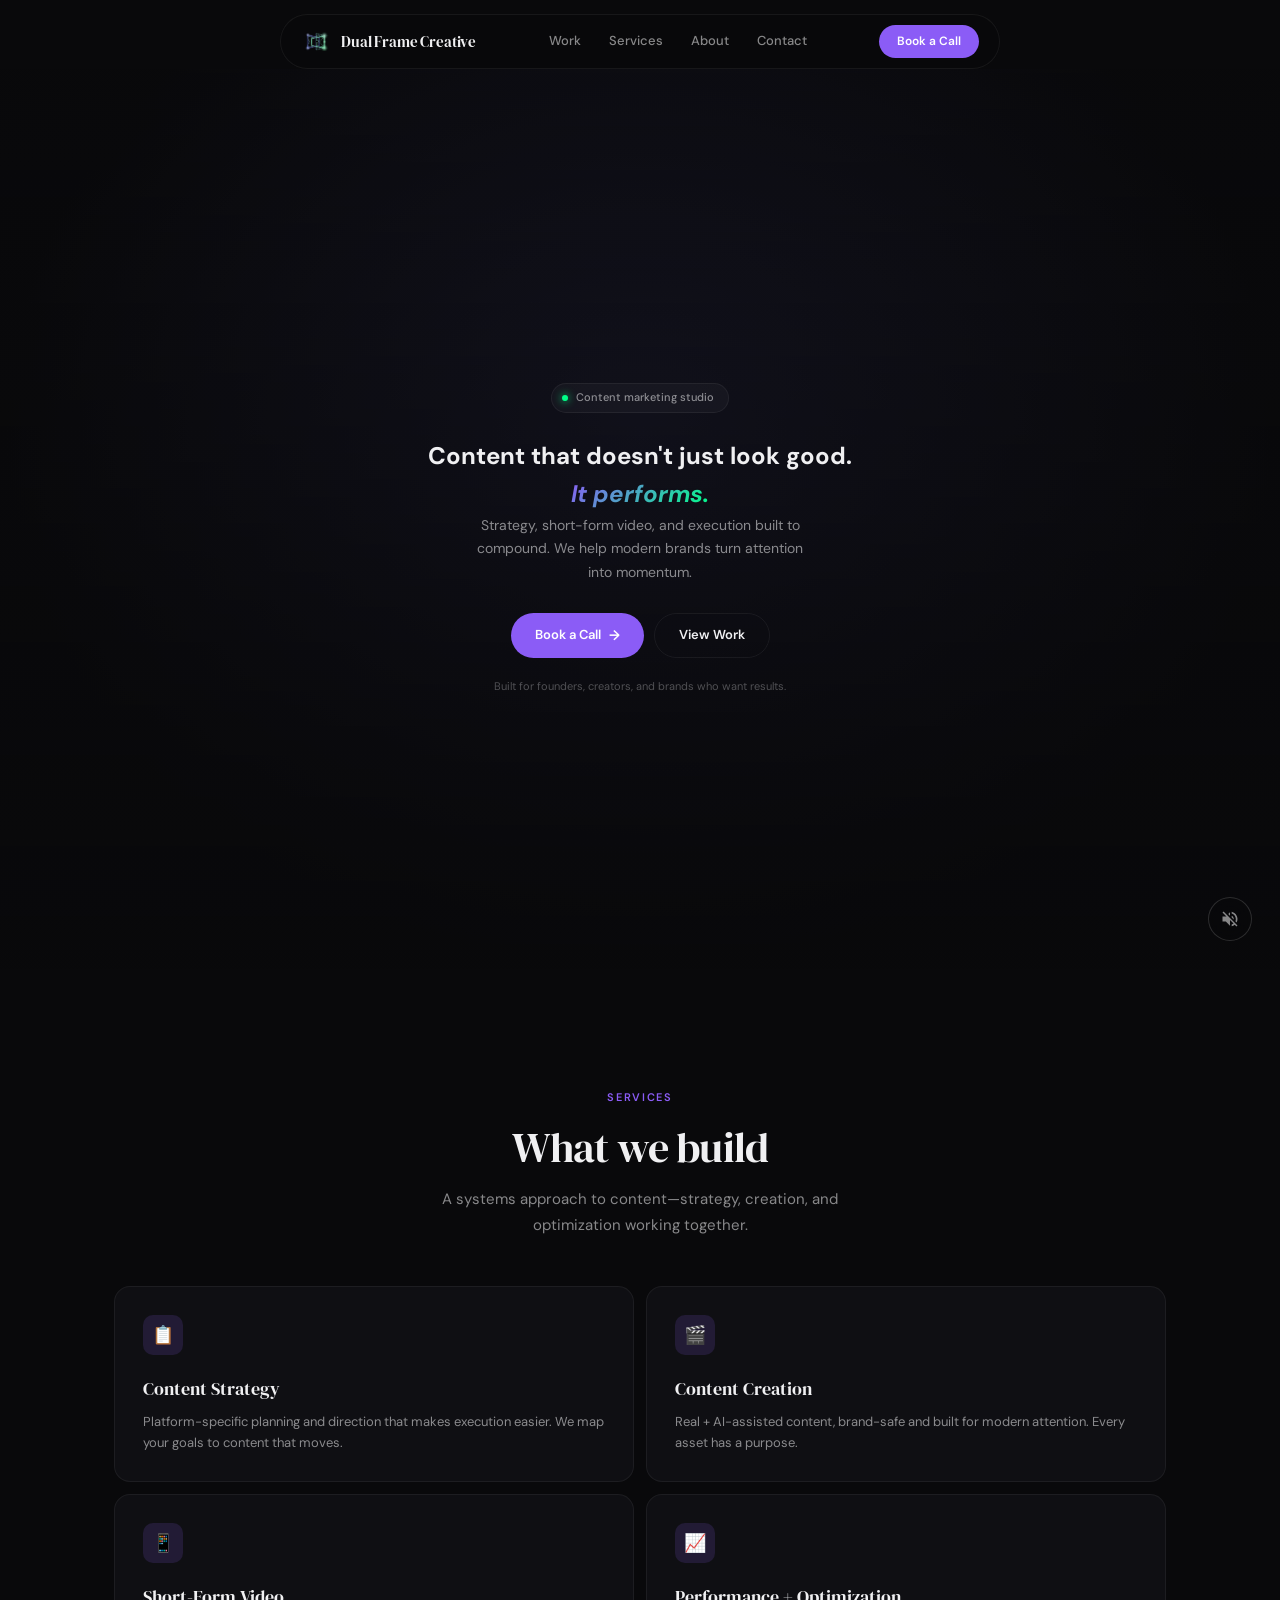
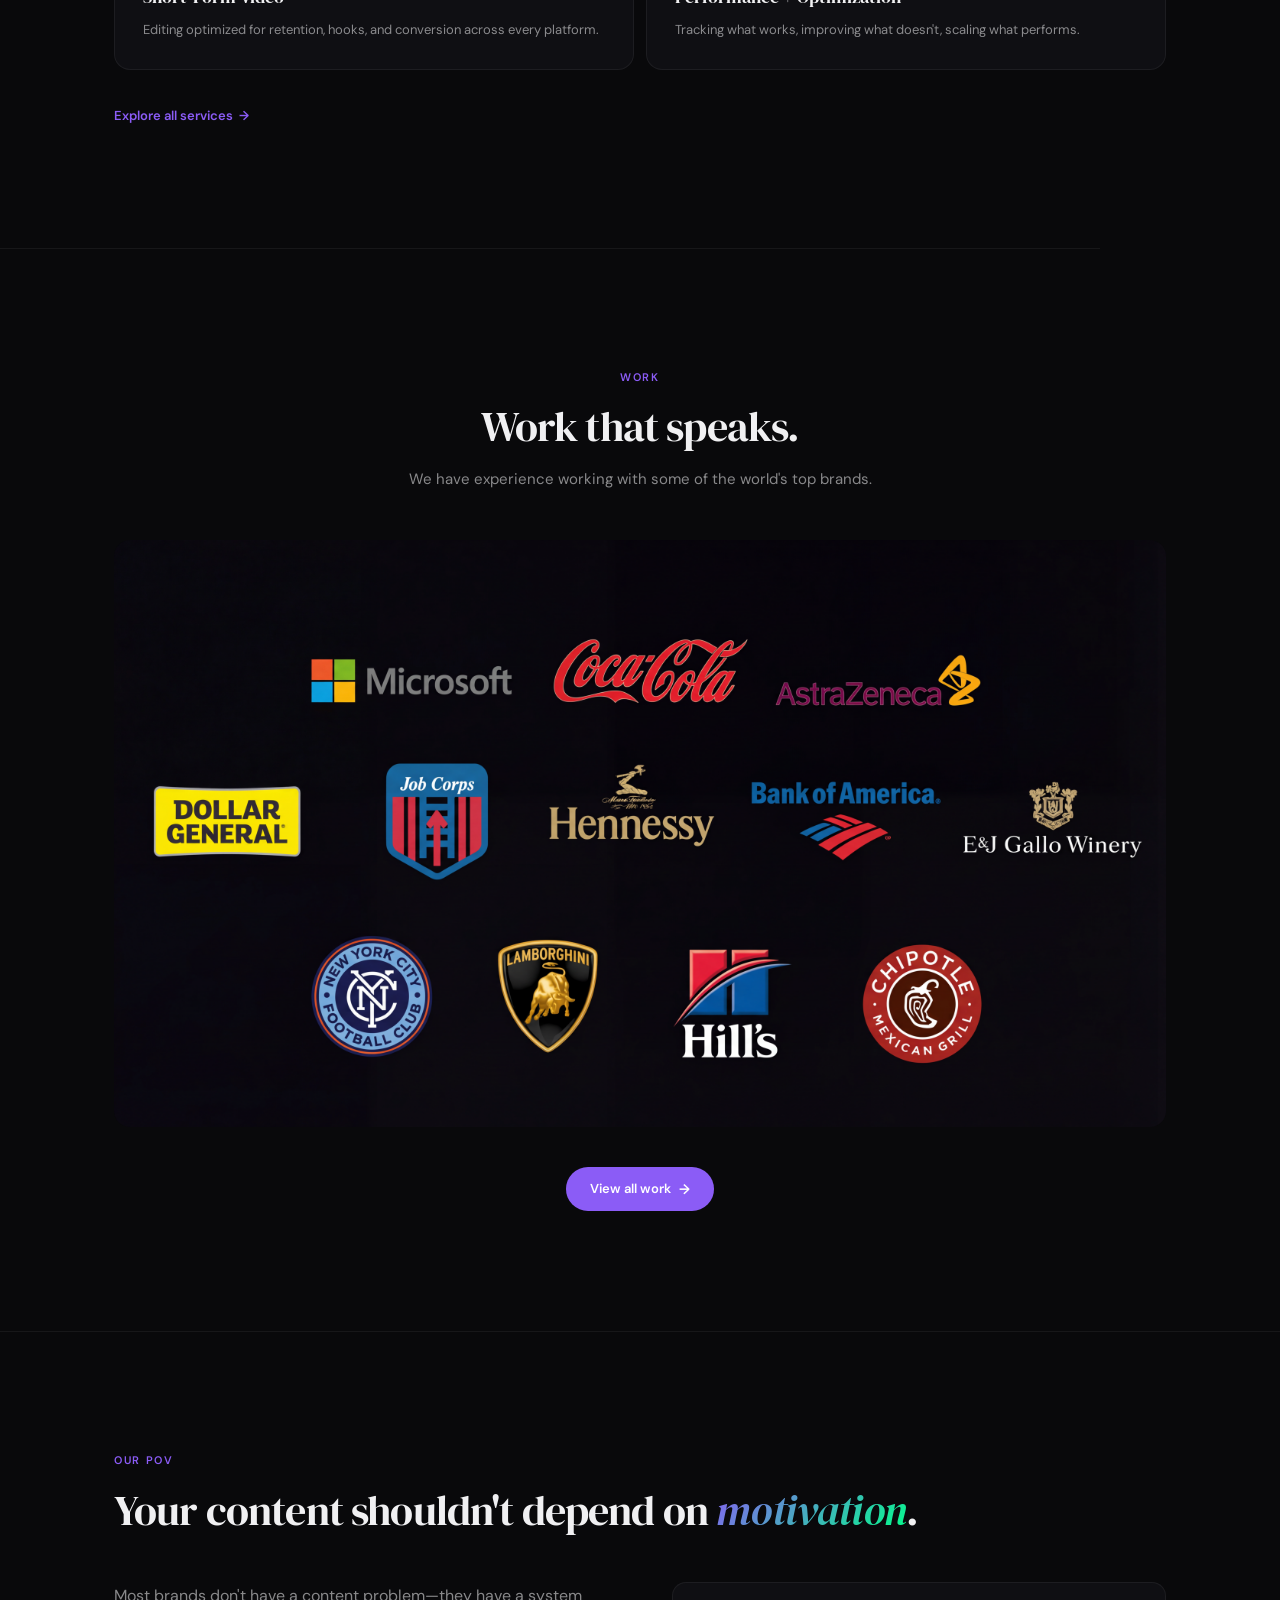
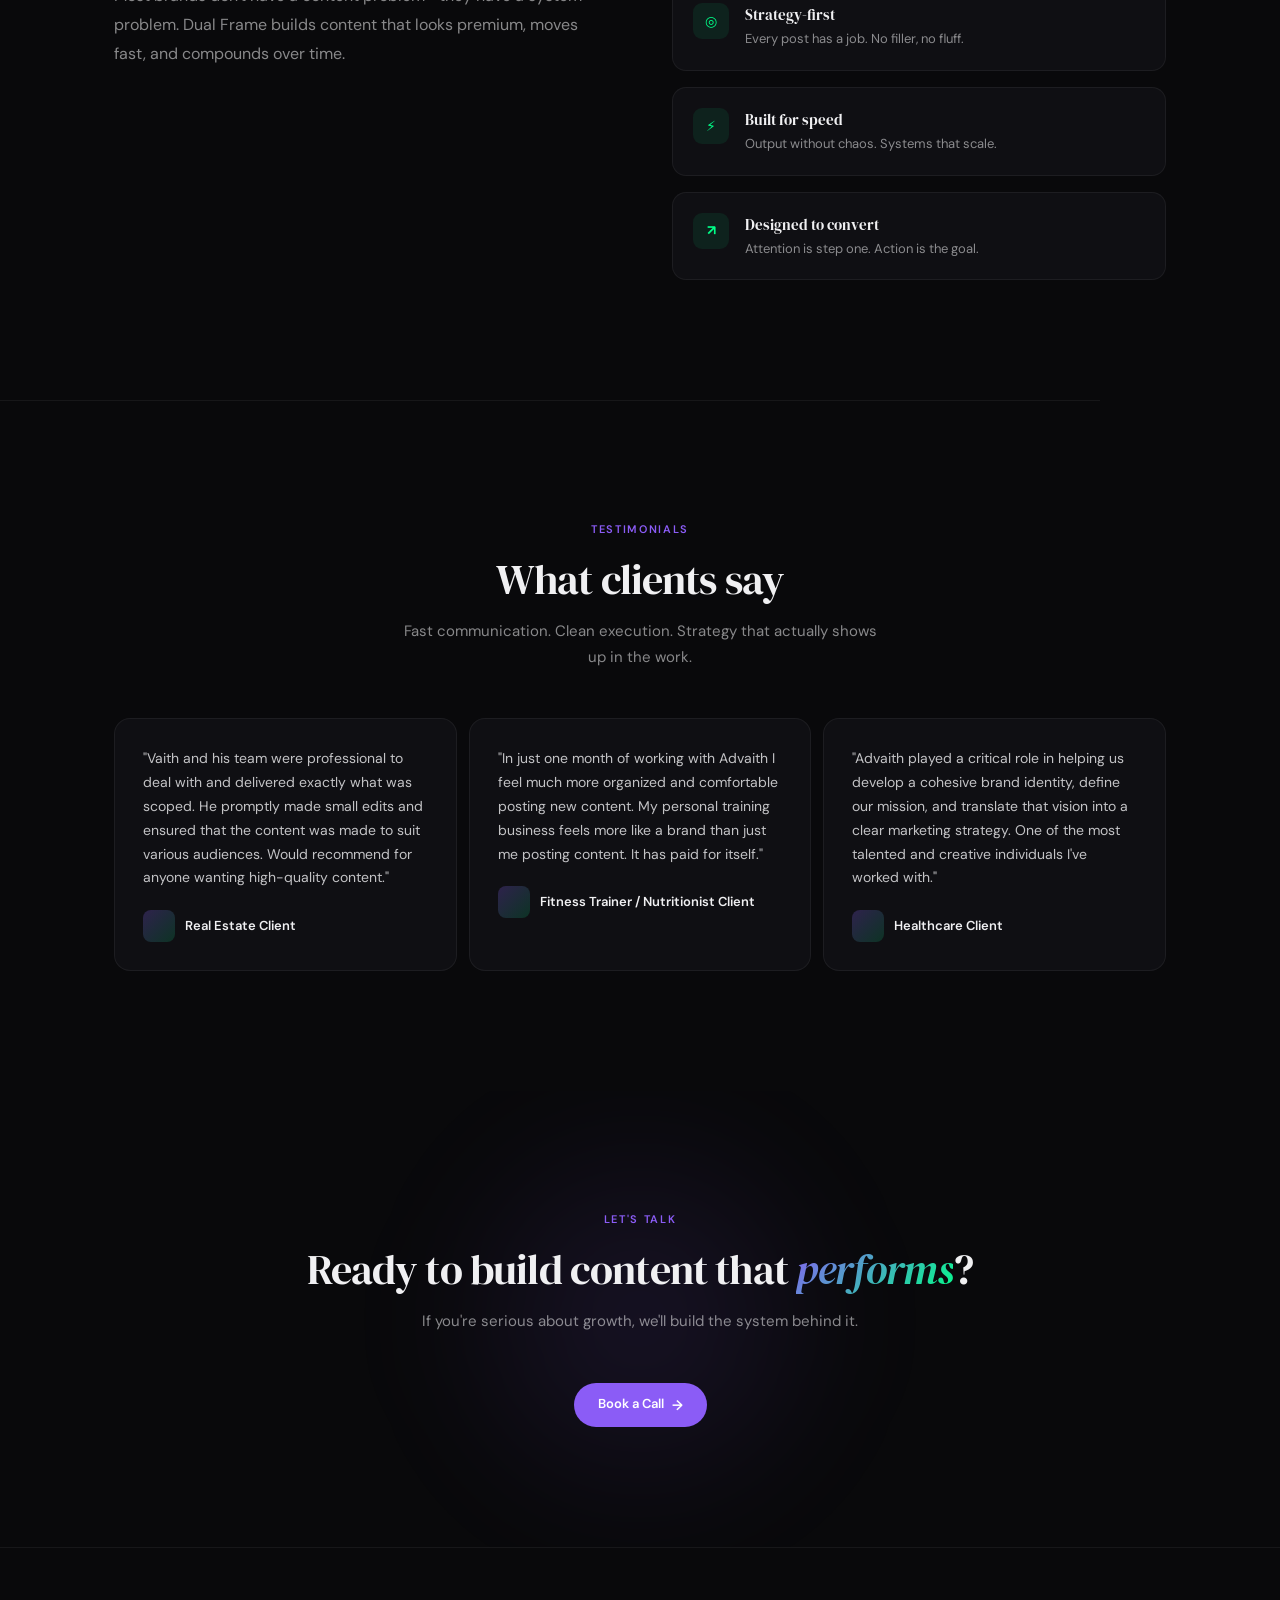
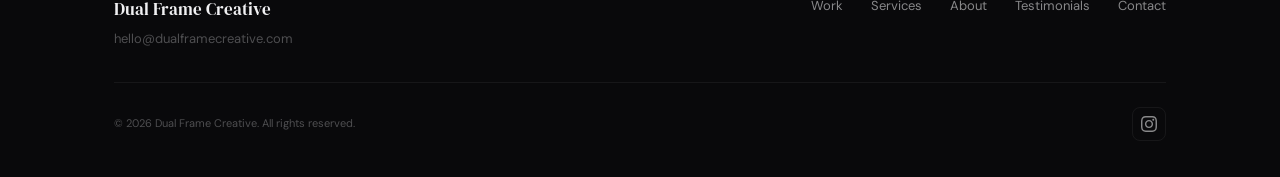
==== index.html @ 50faea2d "Fix hero video autoplay, update about/testimonials layout and copy - Remove autoplay attr from video" ====
<!doctype html>
<html lang="en">
  <head>
    <meta charset="UTF-8" />
    <meta name="viewport" content="width=device-width, initial-scale=1.0" />
    <title>Dual Frame Creative</title>
    <meta name="description" content="Dual Frame Creative is a content marketing studio helping modern brands turn attention into momentum—through strategy, short-form video, and execution built to compound." />
    <meta property="og:title" content="Dual Frame Creative" />
    <meta property="og:description" content="Content that doesn't just look good. It performs. Strategy, short-form video, and execution built to compound." />
    <meta property="og:type" content="website" />
    <meta property="og:image" content="https://www.dualframecreative.com/vaith_logo.PNG" />
    <meta name="twitter:card" content="summary_large_image" />
    <meta name="twitter:title" content="Dual Frame Creative" />
    <meta name="twitter:description" content="Content that doesn't just look good. It performs." />
    <meta name="twitter:image" content="https://www.dualframecreative.com/vaith_logo.PNG" />
    <link rel="icon" type="image/png" href="logo_png_2.png">

    <link rel="preconnect" href="https://fonts.googleapis.com">
    <link rel="preconnect" href="https://fonts.gstatic.com" crossorigin>
    <link href="https://fonts.googleapis.com/css2?family=DM+Serif+Display:ital@0;1&family=DM+Sans:ital,wght@0,300;0,400;0,500;0,600;0,700;1,400&display=swap" rel="stylesheet">

    <style>
      :root {
        --bg: #09090b;
        --surface: #0f0f13;
        --surface2: #141419;
        --text: #f0f0f2;
        --muted: rgba(240, 240, 242, 0.55);
        --muted2: rgba(240, 240, 242, 0.3);
        --border: rgba(255, 255, 255, 0.06);
        --border-hover: rgba(255, 255, 255, 0.12);
        --purple: #8b5cf6;
        --purple-soft: rgba(139, 92, 246, 0.15);
        --green: #00ff88;
        --green-soft: rgba(0, 255, 136, 0.08);
        --serif: 'DM Serif Display', Georgia, serif;
        --sans: 'DM Sans', system-ui, -apple-system, sans-serif;
      }

      *, *::before, *::after { box-sizing: border-box; margin: 0; padding: 0; }
      html { scroll-behavior: smooth; color-scheme: dark; }

      body {
        background: var(--bg);
        color: var(--text);
        font-family: var(--sans);
        font-weight: 400;
        line-height: 1.6;
        -webkit-font-smoothing: antialiased;
        overflow-x: hidden;
      }

      .container { max-width: 1100px; margin: 0 auto; padding: 0 24px; }
      a { text-decoration: none; color: inherit; }

      .fade-in { opacity: 0; transform: translateY(20px); animation: fadeUp 0.7s ease forwards; }
      .fade-in.d1 { animation-delay: 0.1s; }
      .fade-in.d2 { animation-delay: 0.2s; }
      .fade-in.d3 { animation-delay: 0.3s; }
      .fade-in.d4 { animation-delay: 0.4s; }
      .fade-in.d5 { animation-delay: 0.5s; }
      .fade-in.d6 { animation-delay: 0.6s; }
      @keyframes fadeUp { to { opacity: 1; transform: translateY(0); } }

      /* ========== NAV ========== */
      .nav {
        position: sticky; top: 0; z-index: 100;
        padding: 10px 16px 0;
      }
      @media (min-width: 768px) { .nav { padding: 14px 24px 0; } }

      .nav-inner {
        display: flex; align-items: center; justify-content: space-between;
        padding: 10px 20px;
        max-width: 720px; margin: 0 auto;
        border-radius: 100px;
        border: 1px solid var(--border);
        background: rgba(9, 9, 11, 0.7);
        backdrop-filter: blur(20px); -webkit-backdrop-filter: blur(20px);
      }

      .brand {
        display: flex; align-items: center; gap: 10px;
        font-family: var(--serif); font-size: 13px; color: var(--text);
        letter-spacing: -0.01em; white-space: nowrap;
      }
      @media (min-width: 768px) { .brand { font-size: 15px; } }
      .brand-mark {
        width: 30px; height: 30px; border-radius: 8px;
        object-fit: contain;
      }

      .nav-links { display: none; gap: 28px; }
      @media (min-width: 768px) { .nav-links { display: flex; } }
      .nav-links a { color: var(--muted); font-size: 13px; font-weight: 500; transition: color 0.2s; }
      .nav-links a:hover { color: var(--text); }

      .nav-cta {
        padding: 7px 18px; border-radius: 100px;
        background: var(--purple); color: #fff;
        font-size: 12px; font-weight: 600;
        transition: all 0.2s; border: none; cursor: pointer;
        white-space: nowrap;
      }
      .nav-cta:hover { box-shadow: 0 0 20px rgba(139, 92, 246, 0.35); }

      /* ========== HERO ========== */
      .hero-section {
        padding: 0;
        position: relative;
        overflow: hidden;
        min-height: 100vh;
        display: flex;
        align-items: center;
        justify-content: center;
        background: radial-gradient(ellipse at 50% 40%, #1a1a2e 0%, #09090b 70%);
      }

      .hero-video {
        position: absolute; top: 0; left: 0;
        width: 100%; height: 100%;
        object-fit: cover;
        z-index: 0;
      }
      .hero-video-mobile { display: block; }
      .hero-video-desktop { display: none; }
      @media (min-width: 768px) {
        .hero-video-mobile { display: none; }
        .hero-video-desktop { display: block; }
      }

      .hero-overlay {
        position: absolute; top: 0; left: 0;
        width: 100%; height: 100%;
        background: linear-gradient(
          180deg,
          rgba(9,9,11,0.4) 0%,
          rgba(9,9,11,0.6) 50%,
          rgba(9,9,11,0.85) 100%
        );
        z-index: 1;
        pointer-events: none;
      }

      .hero-content {
        position: relative; z-index: 2;
        text-align: center;
        padding: 120px 24px 80px;
        max-width: 700px;
      }

      .sound-toggle {
        position: absolute; bottom: 28px; right: 28px;
        z-index: 10; width: 44px; height: 44px;
        border-radius: 50%; border: 1px solid rgba(255,255,255,0.15);
        background: rgba(9,9,11,0.6); backdrop-filter: blur(12px);
        cursor: pointer; display: flex; align-items: center; justify-content: center;
        transition: all 0.25s ease;
        color: var(--muted);
      }
      .sound-toggle:hover {
        background: rgba(9,9,11,0.8); border-color: rgba(255,255,255,0.25);
        color: var(--text);
      }
      .sound-toggle svg { width: 20px; height: 20px; fill: currentColor; }
      .sound-toggle .icon-unmuted { display: none; }
      .sound-toggle.is-unmuted .icon-muted { display: none; }
      .sound-toggle.is-unmuted .icon-unmuted { display: block; }

      /* Left column — text */
      .hero-text { z-index: 2; position: relative; }

      .hero-badge {
        display: inline-flex; align-items: center; gap: 8px;
        padding: 5px 14px 5px 10px; border-radius: 100px;
        border: 1px solid var(--border);
        background: rgba(255,255,255,0.03);
        font-size: 11px; color: var(--muted); font-weight: 500;
        margin-bottom: 24px;
      }
      .hero-badge-dot {
        width: 6px; height: 6px; border-radius: 50%;
        background: var(--green); box-shadow: 0 0 8px var(--green);
        animation: pulse 2.5s ease infinite;
      }
      @keyframes pulse { 0%, 100% { opacity: 1; } 50% { opacity: 0.4; } }

      /* ===== MOBILE LOGO (NEW) ===== */
      .hero-logo-mobile {
        display: block;
        margin: 0 auto 28px;
        max-width: 280px;
        height: auto;
      }
      @media (min-width: 860px) {
        .hero-logo-mobile { display: none; }
      }

      .hero-text h1 {
        font-family: var(--serif); font-weight: 400;
        font-size: clamp(32px, 5vw, 48px);
        line-height: 1.1; letter-spacing: -0.03em;
        margin-bottom: 16px;
      }
      .hero-text h1 em,
      .hero-content h1 em {
        font-style: italic;
        background: linear-gradient(135deg, var(--purple), var(--green));
        -webkit-background-clip: text; background-clip: text; color: transparent;
      }

      .hero-desc {
        color: var(--muted); font-size: 14px; line-height: 1.7;
        max-width: 340px; margin-bottom: 28px;
      }

      .hero-actions { display: flex; gap: 10px; flex-wrap: wrap; }

      .btn {
        display: inline-flex; align-items: center; gap: 8px;
        padding: 11px 24px; border-radius: 100px;
        font-size: 13px; font-weight: 600; font-family: var(--sans);
        cursor: pointer; transition: all 0.25s ease; border: none;
      }
      .btn-primary { background: var(--purple); color: #fff; }
      .btn-primary:hover { box-shadow: 0 0 24px rgba(139,92,246,0.3); transform: translateY(-1px); }
      .btn-ghost { background: transparent; color: var(--text); border: 1px solid var(--border); }
      .btn-ghost:hover { border-color: var(--border-hover); background: rgba(255,255,255,0.03); }
      .btn-arrow { font-size: 14px; transition: transform 0.2s; }
      .btn:hover .btn-arrow { transform: translateX(2px); }

      .hero-note {
        margin-top: 20px; font-size: 11px; color: var(--muted2);
      }

      /* ===== DESKTOP LOGO (REPLACES ORB) ===== */
      .hero-logo-desktop-wrap {
        display: none;
      }
      @media (min-width: 860px) {
        .hero-logo-desktop-wrap {
          display: flex;
          align-items: center; justify-content: center;
          padding: 0;
          position: relative;
        }
      }
      .hero-logo-desktop {
        max-width: 500px;
        height: auto;
      }







      /* ========== SECTION SHARED ========== */
      section { padding: 80px 0; }
      @media (min-width: 768px) { section { padding: 120px 0; } }

      .section-tag {
        font-size: 11px; font-weight: 600; letter-spacing: 0.15em;
        text-transform: uppercase; color: var(--purple); margin-bottom: 16px;
      }
      .section-tag.center { text-align: center; }

      .section-title {
        font-family: var(--serif); font-weight: 400;
        font-size: clamp(28px, 4.5vw, 42px);
        letter-spacing: -0.02em; line-height: 1.15; margin-bottom: 16px;
      }
      .section-title.center { text-align: center; }

      .section-desc {
        color: var(--muted); font-size: 15px; line-height: 1.7;
        max-width: 480px; margin-bottom: 48px;
      }
      .section-desc.center { text-align: center; margin-left: auto; margin-right: auto; }

      /* ========== SERVICES — BENTO ========== */
      .bento { display: grid; gap: 12px; grid-template-columns: 1fr; }
      @media (min-width: 640px) { .bento { grid-template-columns: 1fr 1fr; } }
      @media (min-width: 860px) { .bento { grid-template-columns: 1fr 1fr 1fr 1fr; } }

      .bento-card {
        padding: 28px; border-radius: 16px;
        border: 1px solid var(--border); background: var(--surface);
        transition: all 0.3s ease; position: relative; overflow: hidden;
      }
      .bento-card:hover { border-color: var(--border-hover); transform: translateY(-2px); }
      @media (min-width: 860px) { .bento-card.wide { grid-column: span 2; } }

      .bento-icon {
        width: 40px; height: 40px; border-radius: 10px;
        background: var(--purple-soft);
        display: flex; align-items: center; justify-content: center;
        margin-bottom: 20px; font-size: 18px;
      }
      .bento-card h3 { font-family: var(--serif); font-weight: 400; font-size: 18px; margin-bottom: 8px; }
      .bento-card p { color: var(--muted); font-size: 13px; line-height: 1.6; }

      /* ========== WORK ========== */
      .work-grid { display: grid; gap: 12px; grid-template-columns: 1fr; }
      @media (min-width: 640px) { .work-grid { grid-template-columns: 1fr 1fr 1fr; } }

      .work-card {
        border-radius: 16px; border: 1px solid var(--border);
        background: var(--surface); overflow: hidden; transition: all 0.3s ease;
      }
      .work-card:hover { border-color: var(--border-hover); transform: translateY(-2px); }

      .work-visual {
        aspect-ratio: 16/10;
        background: linear-gradient(135deg, rgba(139,92,246,0.06), rgba(0,255,136,0.03));
        display: flex; align-items: center; justify-content: center;
        border-bottom: 1px solid var(--border);
      }
      .work-visual span { font-size: 10px; letter-spacing: 0.15em; text-transform: uppercase; color: var(--muted2); }

      .work-body { padding: 20px; }
      .work-body h3 { font-family: var(--serif); font-size: 16px; font-weight: 400; margin-bottom: 4px; }
      .work-body p { color: var(--muted); font-size: 13px; margin-bottom: 12px; }
      .work-metric {
        display: inline-block; padding: 4px 10px; border-radius: 6px;
        background: var(--green-soft); color: var(--green); font-size: 12px; font-weight: 600;
      }

      /* ========== POV ========== */
      .pov { border-top: 1px solid var(--border); }
      .pov-grid { display: grid; gap: 48px; grid-template-columns: 1fr; margin-top: 48px; }
      @media (min-width: 768px) { .pov-grid { grid-template-columns: 1fr 1fr; gap: 64px; } }

      .pov-text { color: var(--muted); font-size: 16px; line-height: 1.8; }
      .pov-items { display: flex; flex-direction: column; gap: 16px; }

      .pov-item {
        display: flex; gap: 16px; align-items: flex-start;
        padding: 20px; border-radius: 14px;
        border: 1px solid var(--border); background: var(--surface);
      }
      .pov-item-icon {
        width: 36px; height: 36px; border-radius: 9px; flex-shrink: 0;
        background: var(--green-soft);
        display: flex; align-items: center; justify-content: center;
        color: var(--green); font-size: 14px; font-weight: 700;
      }
      .pov-item h4 { font-family: var(--serif); font-weight: 400; font-size: 15px; margin-bottom: 2px; }
      .pov-item p { color: var(--muted); font-size: 13px; }

      /* ========== TESTIMONIALS ========== */
      .testimonials-grid { display: grid; gap: 12px; grid-template-columns: 1fr; }
      @media (min-width: 640px) { .testimonials-grid { grid-template-columns: 1fr 1fr 1fr; } }

      .test-card {
        padding: 28px; border-radius: 16px;
        border: 1px solid var(--border); background: var(--surface);
      }
      .test-card blockquote { font-size: 14px; line-height: 1.7; color: rgba(240,240,242,0.8); margin: 0 0 20px; font-style: normal; }
      .test-author { display: flex; align-items: center; gap: 10px; }
      .test-avatar {
        width: 32px; height: 32px; border-radius: 8px;
        background: linear-gradient(135deg, rgba(139,92,246,0.25), rgba(0,255,136,0.15));
      }
      .test-author strong { font-size: 13px; font-weight: 600; display: block; }
      .test-author span { font-size: 11px; color: var(--muted2); }

      /* ========== CTA ========== */
      .final-cta { text-align: center; position: relative; overflow: hidden; }
      .cta-orb {
        position: absolute; top: 50%; left: 50%; transform: translate(-50%, -50%);
        width: 500px; height: 500px; border-radius: 50%;
        background: radial-gradient(circle, rgba(139,92,246,0.12) 0%, transparent 65%);
        filter: blur(50px); pointer-events: none;
      }
      .final-cta .section-title,
      .final-cta .section-desc,
      .final-cta .section-tag,
      .final-cta .hero-actions { position: relative; z-index: 2; }

      /* ========== FOOTER ========== */
      .footer { border-top: 1px solid var(--border); padding: 48px 0 36px; }
      .footer-inner { display: flex; flex-direction: column; gap: 32px; }
      @media (min-width: 640px) { .footer-inner { flex-direction: row; justify-content: space-between; align-items: flex-start; } }

      .footer-brand { font-family: var(--serif); font-size: 17px; }
      .footer-brand span { display: block; color: var(--muted2); font-size: 13px; font-family: var(--sans); font-weight: 400; margin-top: 6px; }
      .footer-links { display: flex; flex-wrap: wrap; gap: 20px 28px; }
      .footer-links a { color: var(--muted); font-size: 13px; transition: color 0.2s; }
      .footer-links a:hover { color: var(--text); }

      .footer-bottom {
        display: flex; flex-direction: column; gap: 16px;
        margin-top: 32px; padding-top: 24px; border-top: 1px solid var(--border);
      }
      @media (min-width: 640px) { .footer-bottom { flex-direction: row; justify-content: space-between; align-items: center; } }
      .footer-copy { color: var(--muted2); font-size: 11px; }

      .social-link {
        width: 34px; height: 34px; border-radius: 8px;
        border: 1px solid var(--border);
        display: inline-flex; align-items: center; justify-content: center;
        color: var(--muted); transition: all 0.2s;
      }
      .social-link:hover { border-color: var(--border-hover); color: var(--text); }

      .link-cta {
        display: inline-flex; align-items: center; gap: 6px;
        color: var(--purple); font-size: 13px; font-weight: 600; transition: gap 0.2s;
      }
      .link-cta:hover { gap: 10px; }

      .divider { height: 1px; background: var(--border); margin: 0; border: none; }

      .grad-text {
        font-family: var(--serif); font-style: italic;
        background: linear-gradient(135deg, var(--purple), var(--green));
        -webkit-background-clip: text; background-clip: text; color: transparent;
      }

      @media (max-width: 639px) {
        .bento-card { padding: 24px; }
        .work-body { padding: 16px; }
        .test-card { padding: 22px; }
      }
    </style>
  </head>
  <body>

    <!-- ========== NAV ========== -->
    <nav class="nav">
      <div class="nav-inner">
        <a class="brand" href="#">
          <img class="brand-mark" src="logo_png_2.png" alt="Dual Frame Creative">
          Dual Frame Creative
        </a>
        <div class="nav-links">
          <a href="work.html">Work</a>
          <a href="services.html">Services</a>
          <a href="about.html">About</a>
          <a href="contact.html">Contact</a>
        </div>
        <a class="nav-cta" href="contact.html">Book a Call</a>
      </div>
    </nav>

    <main>

      <!-- ========== HERO ========== -->
      <section class="hero-section">
        <video class="hero-video hero-video-desktop" muted loop playsinline preload="auto">
          <source src="DualFrame.mp4" type="video/mp4">
        </video>
        <video class="hero-video hero-video-mobile" muted loop playsinline preload="auto">
          <source src="DualFrameMobile.mp4" type="video/mp4">
        </video>
        <div class="hero-overlay"></div>

        <button class="sound-toggle" id="soundToggle" aria-label="Toggle sound">
          <svg class="icon-muted" viewBox="0 0 24 24"><path d="M16.5 12c0-1.77-1.02-3.29-2.5-4.03v2.21l2.45 2.45c.03-.2.05-.41.05-.63zm2.5 0c0 .94-.2 1.82-.54 2.64l1.51 1.51C20.63 14.91 21 13.5 21 12c0-4.28-2.99-7.86-7-8.77v2.06c2.89.86 5 3.54 5 6.71zM4.27 3L3 4.27 7.73 9H3v6h4l5 5v-6.73l4.25 4.25c-.67.52-1.42.93-2.25 1.18v2.06c1.38-.31 2.63-.95 3.69-1.81L19.73 21 21 19.73l-9-9L4.27 3zM12 4L9.91 6.09 12 8.18V4z"/></svg>
          <svg class="icon-unmuted" viewBox="0 0 24 24"><path d="M3 9v6h4l5 5V4L7 9H3zm13.5 3c0-1.77-1.02-3.29-2.5-4.03v8.05c1.48-.73 2.5-2.25 2.5-4.02zM14 3.23v2.06c2.89.86 5 3.54 5 6.71s-2.11 5.85-5 6.71v2.06c4.01-.91 7-4.49 7-8.77s-2.99-7.86-7-8.77z"/></svg>
        </button>

        <div class="hero-content">
          <div class="hero-badge fade-in d1">
            <div class="hero-badge-dot"></div>
            Content marketing studio
          </div>

          <h1 class="fade-in d2" style="text-align:center;">Content that doesn't just look good.<br><em>It performs.</em></h1>
          <p class="hero-desc fade-in d3" style="text-align:center; margin-left:auto; margin-right:auto;">Strategy, short-form video, and execution built to compound. We help modern brands turn attention into momentum.</p>
          <div class="hero-actions fade-in d4" style="justify-content:center;">
            <a class="btn btn-primary" href="contact.html">Book a Call <span class="btn-arrow">&rarr;</span></a>
            <a class="btn btn-ghost" href="work.html">View Work</a>
          </div>
          <p class="hero-note fade-in d5" style="text-align:center;">Built for founders, creators, and brands who want results.</p>
        </div>
      </section>

      <!-- ========== SERVICES ========== -->
      <section>
        <div class="container">
          <div class="section-tag center fade-in">Services</div>
          <h2 class="section-title center fade-in d1">What we build</h2>
          <p class="section-desc center fade-in d2">A systems approach to content&mdash;strategy, creation, and optimization working together.</p>

          <div class="bento">
            <div class="bento-card wide fade-in d2">
              <div class="bento-icon">&#x1F4CB;</div>
              <h3>Content Strategy</h3>
              <p>Platform-specific planning and direction that makes execution easier. We map your goals to content that moves.</p>
            </div>
            <div class="bento-card wide fade-in d3">
              <div class="bento-icon">&#x1F3AC;</div>
              <h3>Content Creation</h3>
              <p>Real + AI-assisted content, brand-safe and built for modern attention. Every asset has a purpose.</p>
            </div>
            <div class="bento-card wide fade-in d4">
              <div class="bento-icon">&#x1F4F1;</div>
              <h3>Short-Form Video</h3>
              <p>Editing optimized for retention, hooks, and conversion across every platform.</p>
            </div>
            <div class="bento-card wide fade-in d5">
              <div class="bento-icon">&#x1F4C8;</div>
              <h3>Performance + Optimization</h3>
              <p>Tracking what works, improving what doesn't, scaling what performs.</p>
            </div>
          </div>

          <div style="margin-top: 32px;">
            <a class="link-cta" href="services.html">Explore all services <span>&rarr;</span></a>
          </div>
        </div>
      </section>

      <hr class="divider container">

      <!-- ========== WORK ========== -->
      <section>
        <div class="container">
          <div class="section-tag center fade-in">Work</div>
          <h2 class="section-title center fade-in d1">Work that speaks.</h2>
          <p class="section-desc center fade-in d2">We have experience working with some of the world's top brands.</p>

          <div class="fade-in d2">
            <img src="sponsors.png" alt="Clients and partners" style="width:100%; border-radius:16px;">
          </div>

          <div style="margin-top: 32px; text-align: center;">
            <a class="btn btn-primary" href="work.html">View all work <span class="btn-arrow">&rarr;</span></a>
          </div>
        </div>
      </section>

      <!-- ========== POV ========== -->
      <section class="pov">
        <div class="container">
          <div class="section-tag fade-in">Our POV</div>
          <h2 class="section-title fade-in d1">Your content shouldn't depend on <em class="grad-text">motivation</em>.</h2>

          <div class="pov-grid">
            <div class="pov-text fade-in d2">
              Most brands don't have a content problem&mdash;they have a system problem. Dual Frame builds content that looks premium, moves fast, and compounds over time.
            </div>
            <div class="pov-items">
              <div class="pov-item fade-in d3">
                <div class="pov-item-icon">&#x25CE;</div>
                <div><h4>Strategy-first</h4><p>Every post has a job. No filler, no fluff.</p></div>
              </div>
              <div class="pov-item fade-in d4">
                <div class="pov-item-icon">&#x26A1;</div>
                <div><h4>Built for speed</h4><p>Output without chaos. Systems that scale.</p></div>
              </div>
              <div class="pov-item fade-in d5">
                <div class="pov-item-icon">&#x2197;</div>
                <div><h4>Designed to convert</h4><p>Attention is step one. Action is the goal.</p></div>
              </div>
            </div>
          </div>
        </div>
      </section>

      <hr class="divider container">

      <!-- ========== TESTIMONIALS ========== -->
      <section>
        <div class="container">
          <div class="section-tag center fade-in">Testimonials</div>
          <h2 class="section-title center fade-in d1">What clients say</h2>
          <p class="section-desc center fade-in d2">Fast communication. Clean execution. Strategy that actually shows up in the work.</p>

          <div class="testimonials-grid">
            <div class="test-card fade-in d2">
              <blockquote>"Vaith and his team were professional to deal with and delivered exactly what was scoped. He promptly made small edits and ensured that the content was made to suit various audiences. Would recommend for anyone wanting high-quality content."</blockquote>
              <div class="test-author">
                <div class="test-avatar"></div>
                <div><strong>Real Estate Client</strong></div>
              </div>
            </div>
            <div class="test-card fade-in d3">
              <blockquote>"In just one month of working with Advaith I feel much more organized and comfortable posting new content. My personal training business feels more like a brand than just me posting content. It has paid for itself."</blockquote>
              <div class="test-author">
                <div class="test-avatar"></div>
                <div><strong>Fitness Trainer / Nutritionist Client</strong></div>
              </div>
            </div>
            <div class="test-card fade-in d4">
              <blockquote>"Advaith played a critical role in helping us develop a cohesive brand identity, define our mission, and translate that vision into a clear marketing strategy. One of the most talented and creative individuals I've worked with."</blockquote>
              <div class="test-author">
                <div class="test-avatar"></div>
                <div><strong>Healthcare Client</strong></div>
              </div>
            </div>
          </div>
        </div>
      </section>

      <!-- ========== FINAL CTA ========== -->
      <section class="final-cta">
        <div class="container">
          <div class="cta-orb"></div>
          <div class="section-tag center fade-in">Let's talk</div>
          <h2 class="section-title center fade-in d1">Ready to build content that <em class="grad-text">performs</em>?</h2>
          <p class="section-desc center fade-in d2">If you're serious about growth, we'll build the system behind it.</p>
          <div class="hero-actions fade-in d3" style="justify-content: center;">
            <a class="btn btn-primary" href="contact.html">Book a Call <span class="btn-arrow">&rarr;</span></a>
          </div>
        </div>
      </section>

    </main>

    <!-- ========== FOOTER ========== -->
    <footer class="footer">
      <div class="container">
        <div class="footer-inner">
          <div class="footer-brand">
            Dual Frame Creative
            <span>hello@dualframecreative.com</span>
          </div>
          <div class="footer-links">
            <a href="work.html">Work</a>
            <a href="services.html">Services</a>
            <a href="about.html">About</a>
            <a href="testimonials.html">Testimonials</a>
            <a href="contact.html">Contact</a>
          </div>
        </div>
        <div class="footer-bottom">
          <div class="footer-copy">&copy; 2026 Dual Frame Creative. All rights reserved.</div>
          <a class="social-link" href="https://instagram.com/dual_frame_creative" target="_blank" aria-label="Instagram">
            <svg width="16" height="16" fill="currentColor" viewBox="0 0 24 24"><path d="M12 2.163c3.204 0 3.584.012 4.85.07 3.252.148 4.771 1.691 4.919 4.919.058 1.265.069 1.645.069 4.849 0 3.205-.012 3.584-.069 4.849-.149 3.225-1.664 4.771-4.919 4.919-1.266.058-1.644.07-4.85.07-3.204 0-3.584-.012-4.849-.07-3.26-.149-4.771-1.699-4.919-4.92-.058-1.265-.07-1.644-.07-4.849 0-3.204.013-3.583.07-4.849.149-3.227 1.664-4.771 4.919-4.919 1.266-.057 1.645-.069 4.849-.069zm0-2.163c-3.259 0-3.667.014-4.947.072-4.358.2-6.78 2.618-6.98 6.98-.059 1.281-.073 1.689-.073 4.948 0 3.259.014 3.668.072 4.948.2 4.358 2.618 6.78 6.98 6.98 1.281.058 1.689.072 4.948.072 3.259 0 3.668-.014 4.948-.072 4.354-.2 6.782-2.618 6.979-6.98.059-1.28.073-1.689.073-4.948 0-3.259-.014-3.667-.072-4.947-.196-4.354-2.617-6.78-6.979-6.98-1.281-.059-1.69-.073-4.949-.073zm0 5.838c-3.403 0-6.162 2.759-6.162 6.162s2.759 6.163 6.162 6.163 6.162-2.759 6.162-6.163c0-3.403-2.759-6.162-6.162-6.162zm0 10.162c-2.209 0-4-1.79-4-4 0-2.209 1.791-4 4-4s4 1.791 4 4c0 2.21-1.791 4-4 4zm6.406-11.845c-.796 0-1.441.645-1.441 1.44s.645 1.44 1.441 1.44c.795 0 1.439-.645 1.439-1.44s-.644-1.44-1.439-1.44z"/></svg>
          </a>
        </div>
      </div>
    </footer>

    <script>
      document.addEventListener('DOMContentLoaded', function() {
        var desktopVideo = document.querySelector('.hero-video-desktop');
        var mobileVideo = document.querySelector('.hero-video-mobile');
        var btn = document.getElementById('soundToggle');
        if (!btn) return;

        function getVisibleVideo() {
          if (window.innerWidth >= 768) return desktopVideo;
          return mobileVideo;
        }

        // Ensure only the visible video plays muted, hidden video is paused
        function syncVideos() {
          var visible = getVisibleVideo();
          var hidden = (visible === desktopVideo) ? mobileVideo : desktopVideo;
          if (hidden) { hidden.pause(); hidden.muted = true; }
          if (visible) {
            visible.muted = true;
            visible.setAttribute('muted', '');
            var p = visible.play();
            if (p && p.catch) p.catch(function(){});
          }
          btn.classList.remove('is-unmuted');
        }

        // Start playback on load and retry after short delay for mobile timing
        syncVideos();
        setTimeout(syncVideos, 500);
        window.addEventListener('resize', syncVideos);

        btn.addEventListener('click', function() {
          var video = getVisibleVideo();
          if (!video) return;
          if (video.paused) {
            video.muted = true;
            video.play().then(function() {
              video.muted = false;
              btn.classList.add('is-unmuted');
            }).catch(function(){});
          } else {
            video.muted = !video.muted;
            btn.classList.toggle('is-unmuted', !video.muted);
          }
        });
      });
    </script>

  </body>
</html>
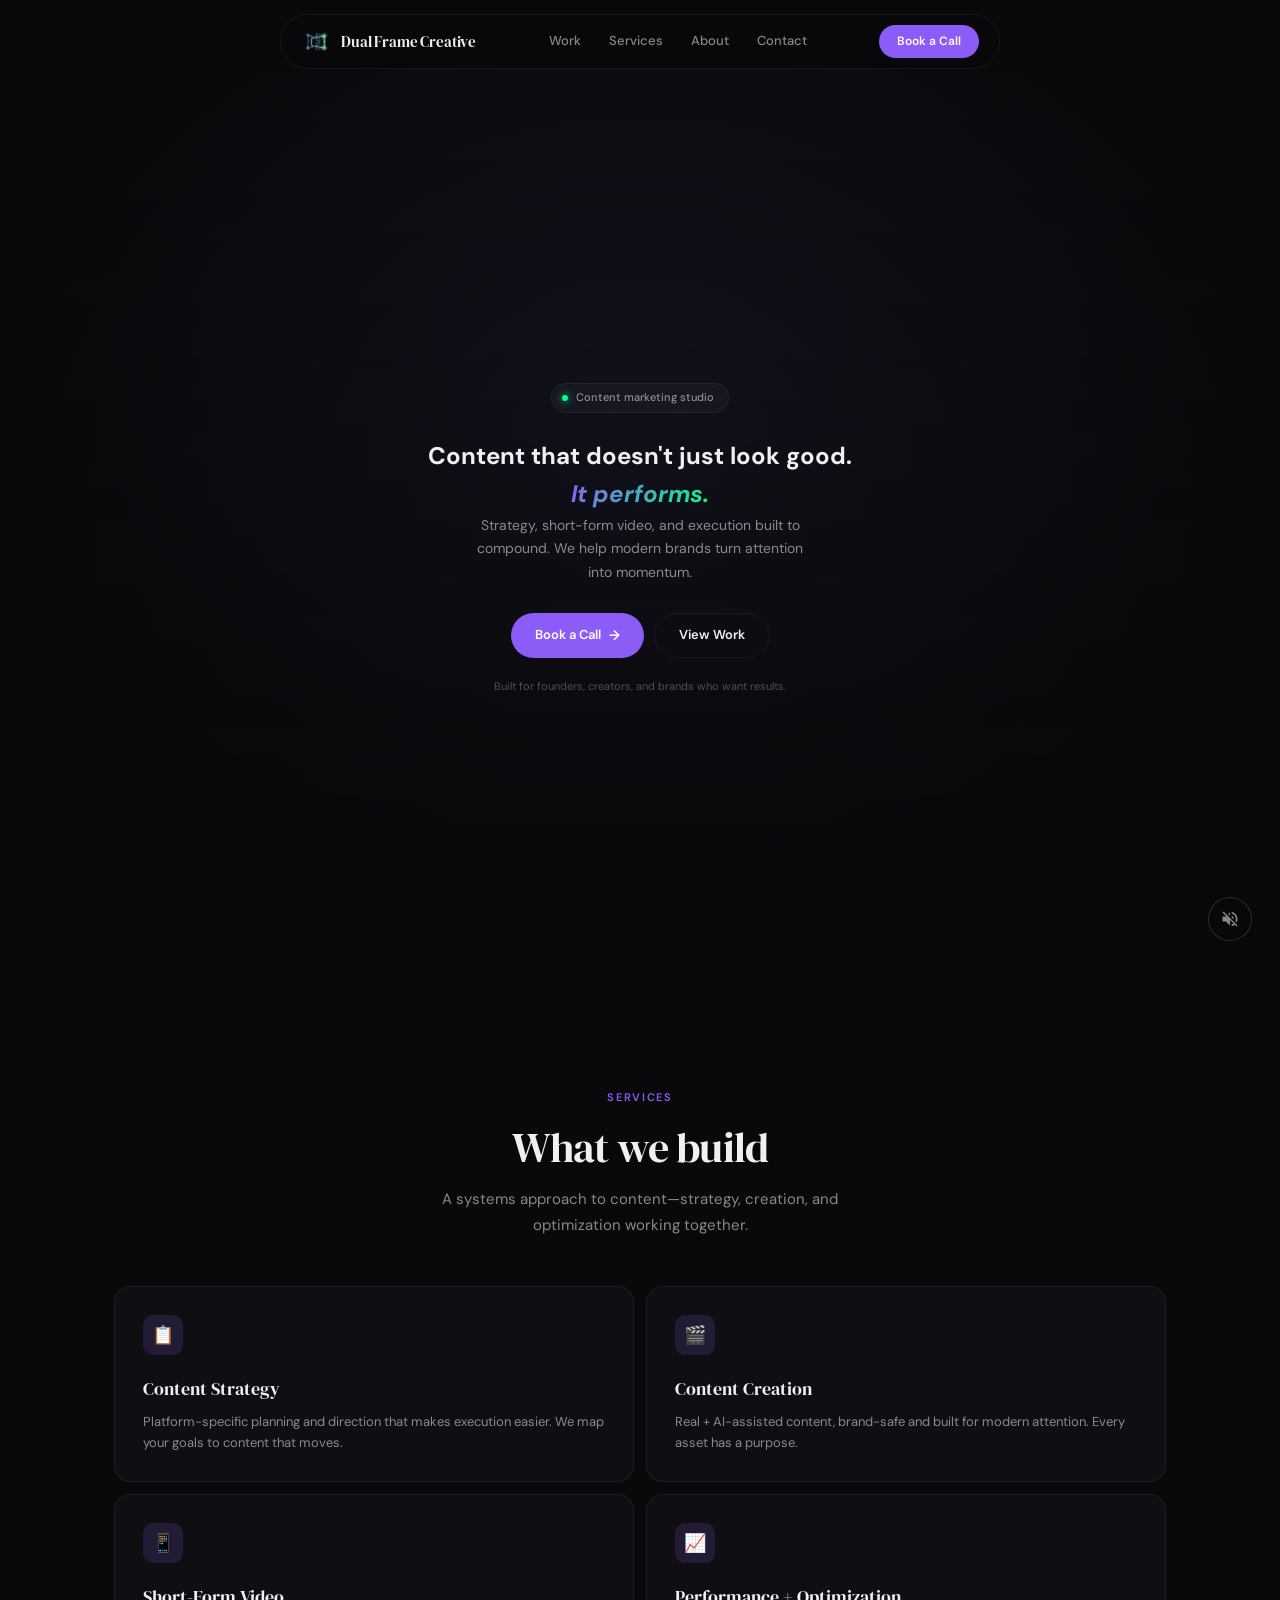
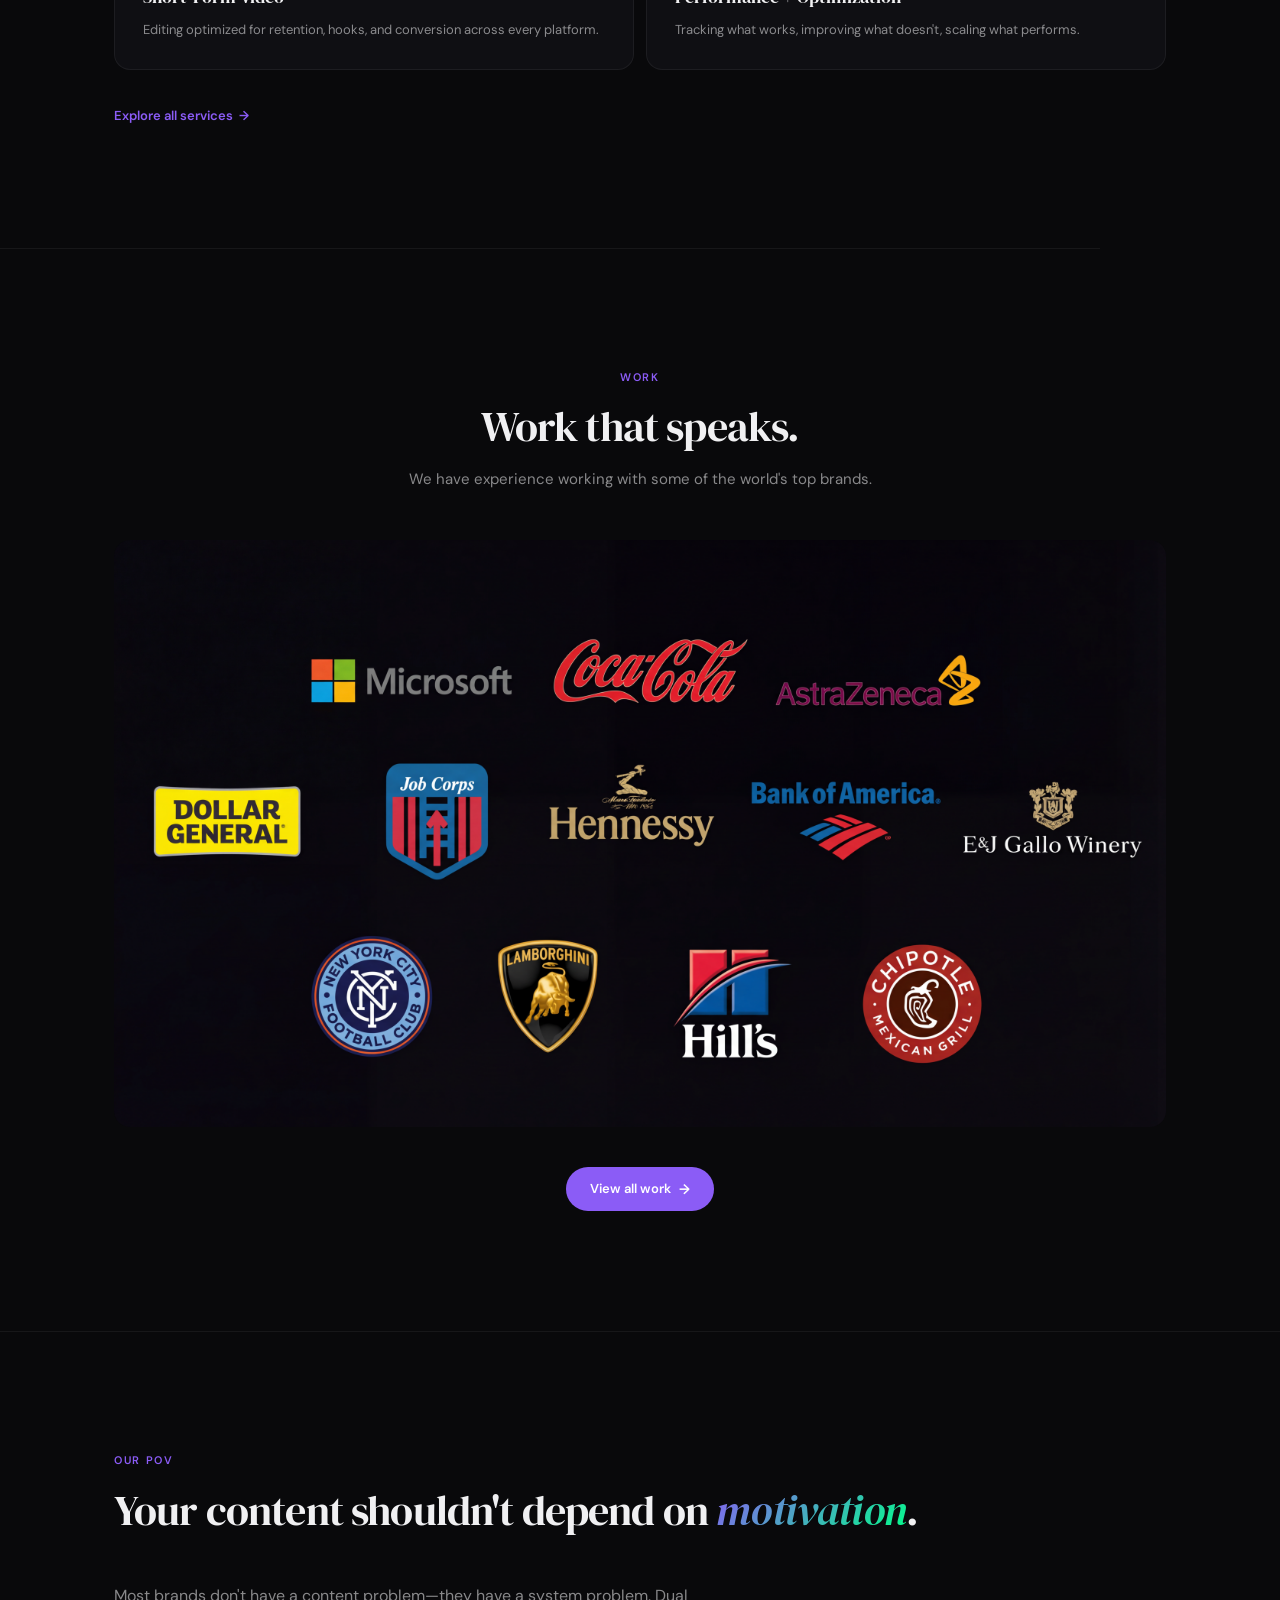
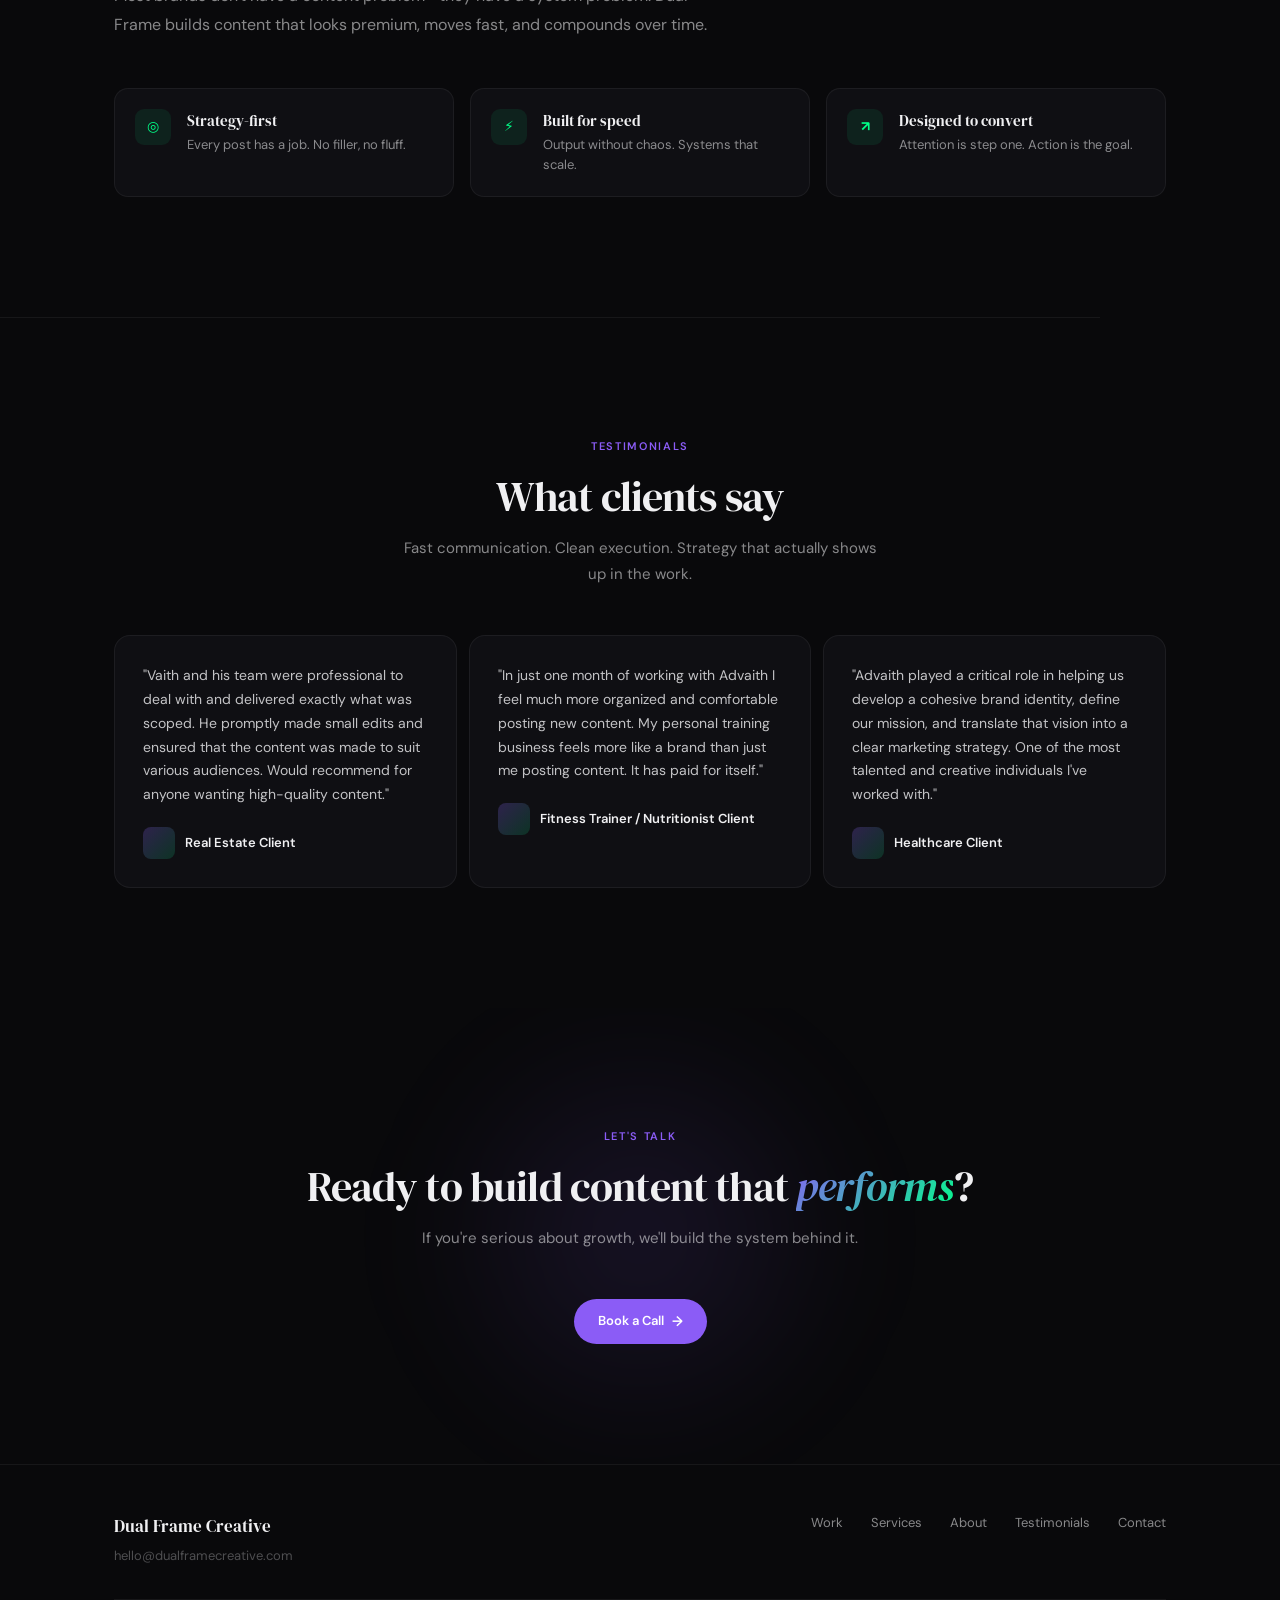
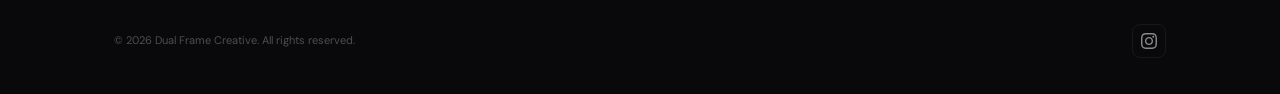
==== commit 7966d739: "Update POV section layout: cards horizontal below blurb Co-Authored-By: Claude Opus 4.6 <noreply@ant" ====
--- a/index.html
+++ b/index.html
@@ -329,11 +329,11 @@
 
       /* ========== POV ========== */
       .pov { border-top: 1px solid var(--border); }
-      .pov-grid { display: grid; gap: 48px; grid-template-columns: 1fr; margin-top: 48px; }
-      @media (min-width: 768px) { .pov-grid { grid-template-columns: 1fr 1fr; gap: 64px; } }
-
-      .pov-text { color: var(--muted); font-size: 16px; line-height: 1.8; }
-      .pov-items { display: flex; flex-direction: column; gap: 16px; }
+      .pov-grid { display: flex; flex-direction: column; gap: 48px; margin-top: 48px; }
+
+      .pov-text { color: var(--muted); font-size: 16px; line-height: 1.8; max-width: 620px; }
+      .pov-items { display: grid; grid-template-columns: 1fr; gap: 16px; }
+      @media (min-width: 768px) { .pov-items { grid-template-columns: 1fr 1fr 1fr; } }
 
       .pov-item {
         display: flex; gap: 16px; align-items: flex-start;
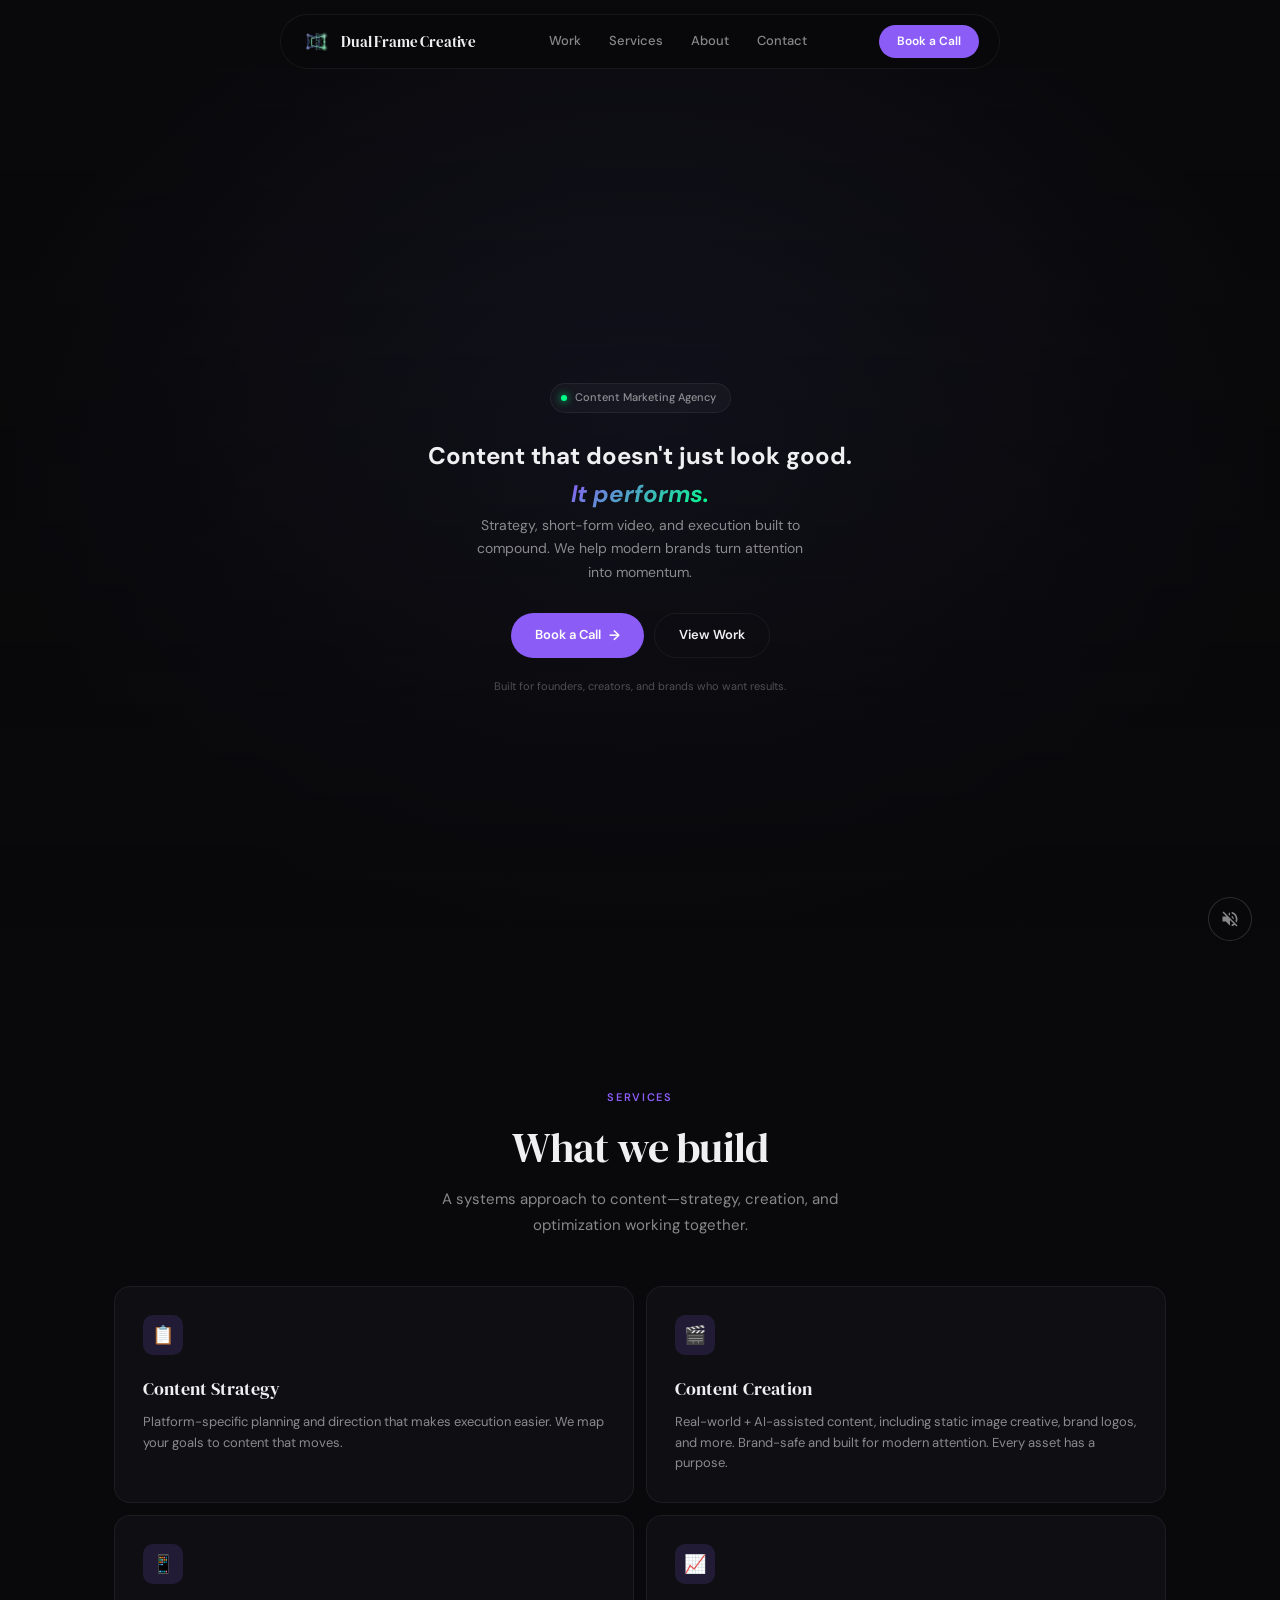
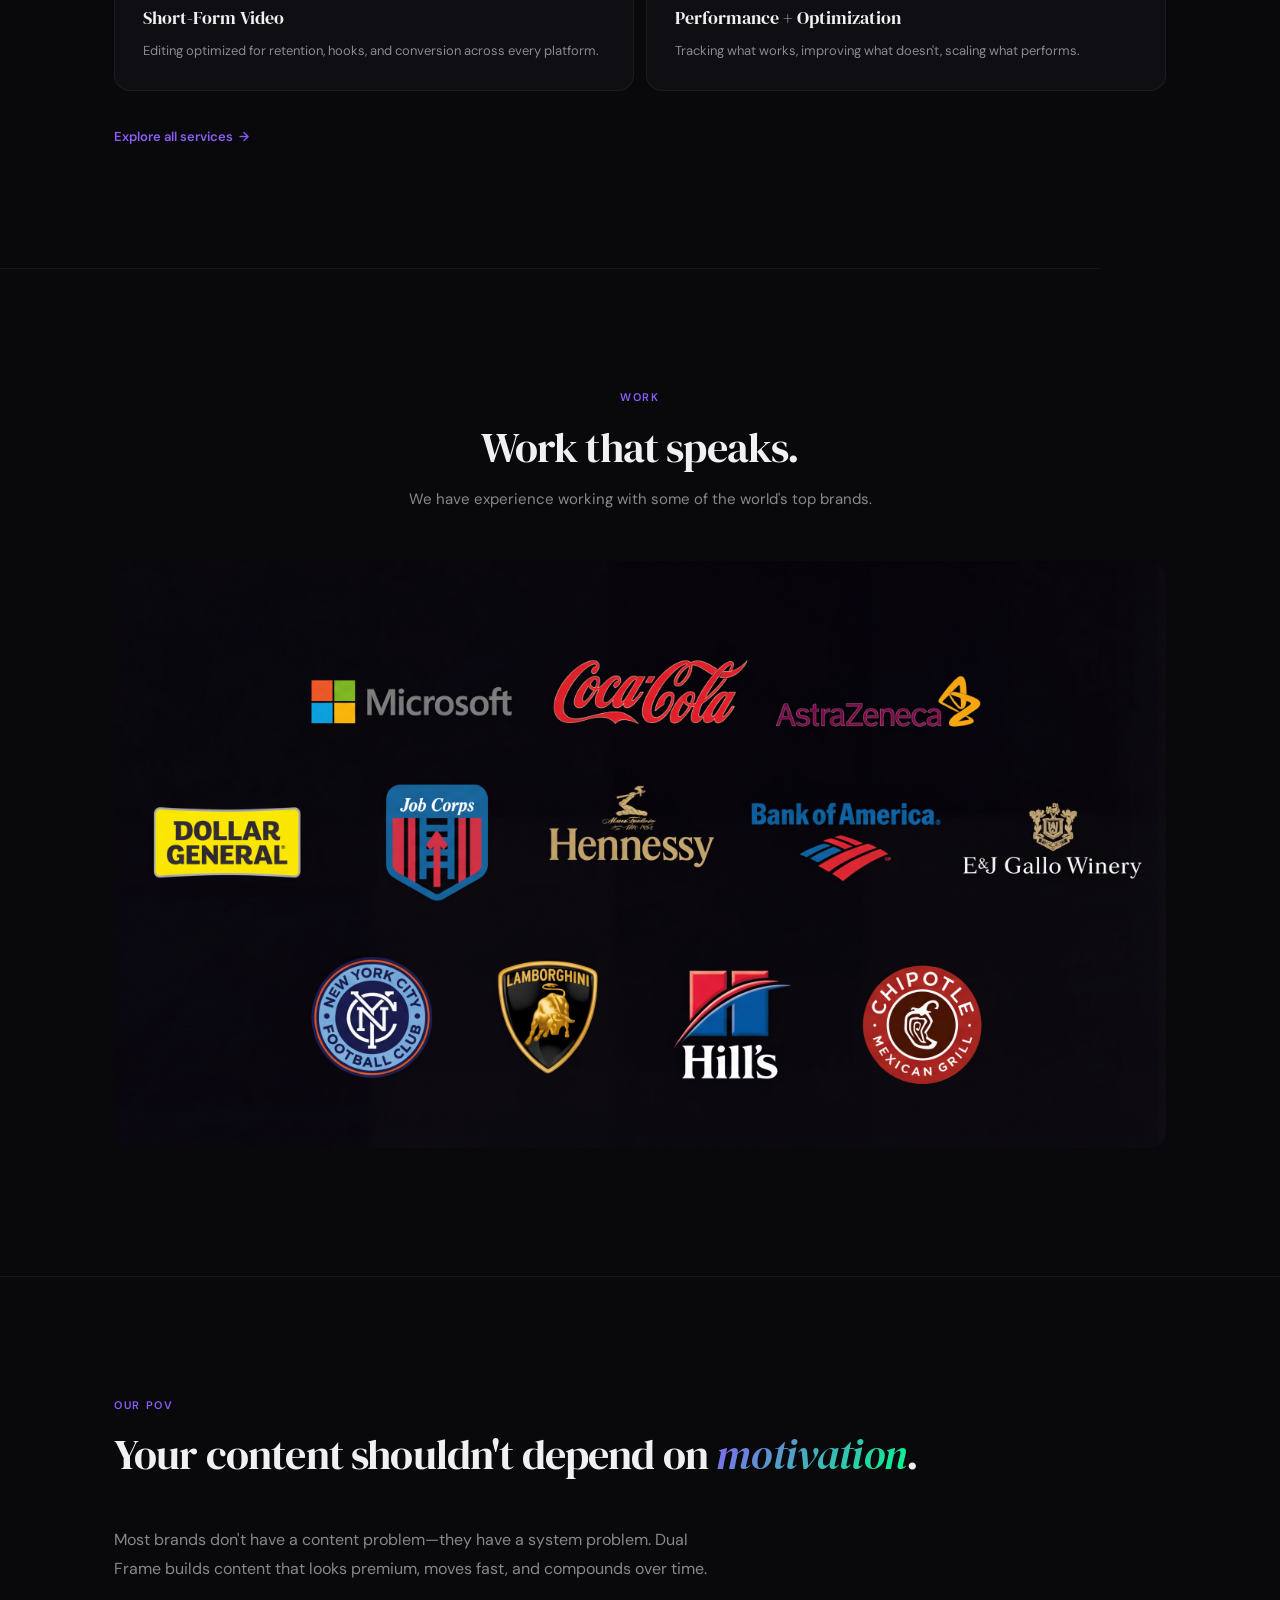
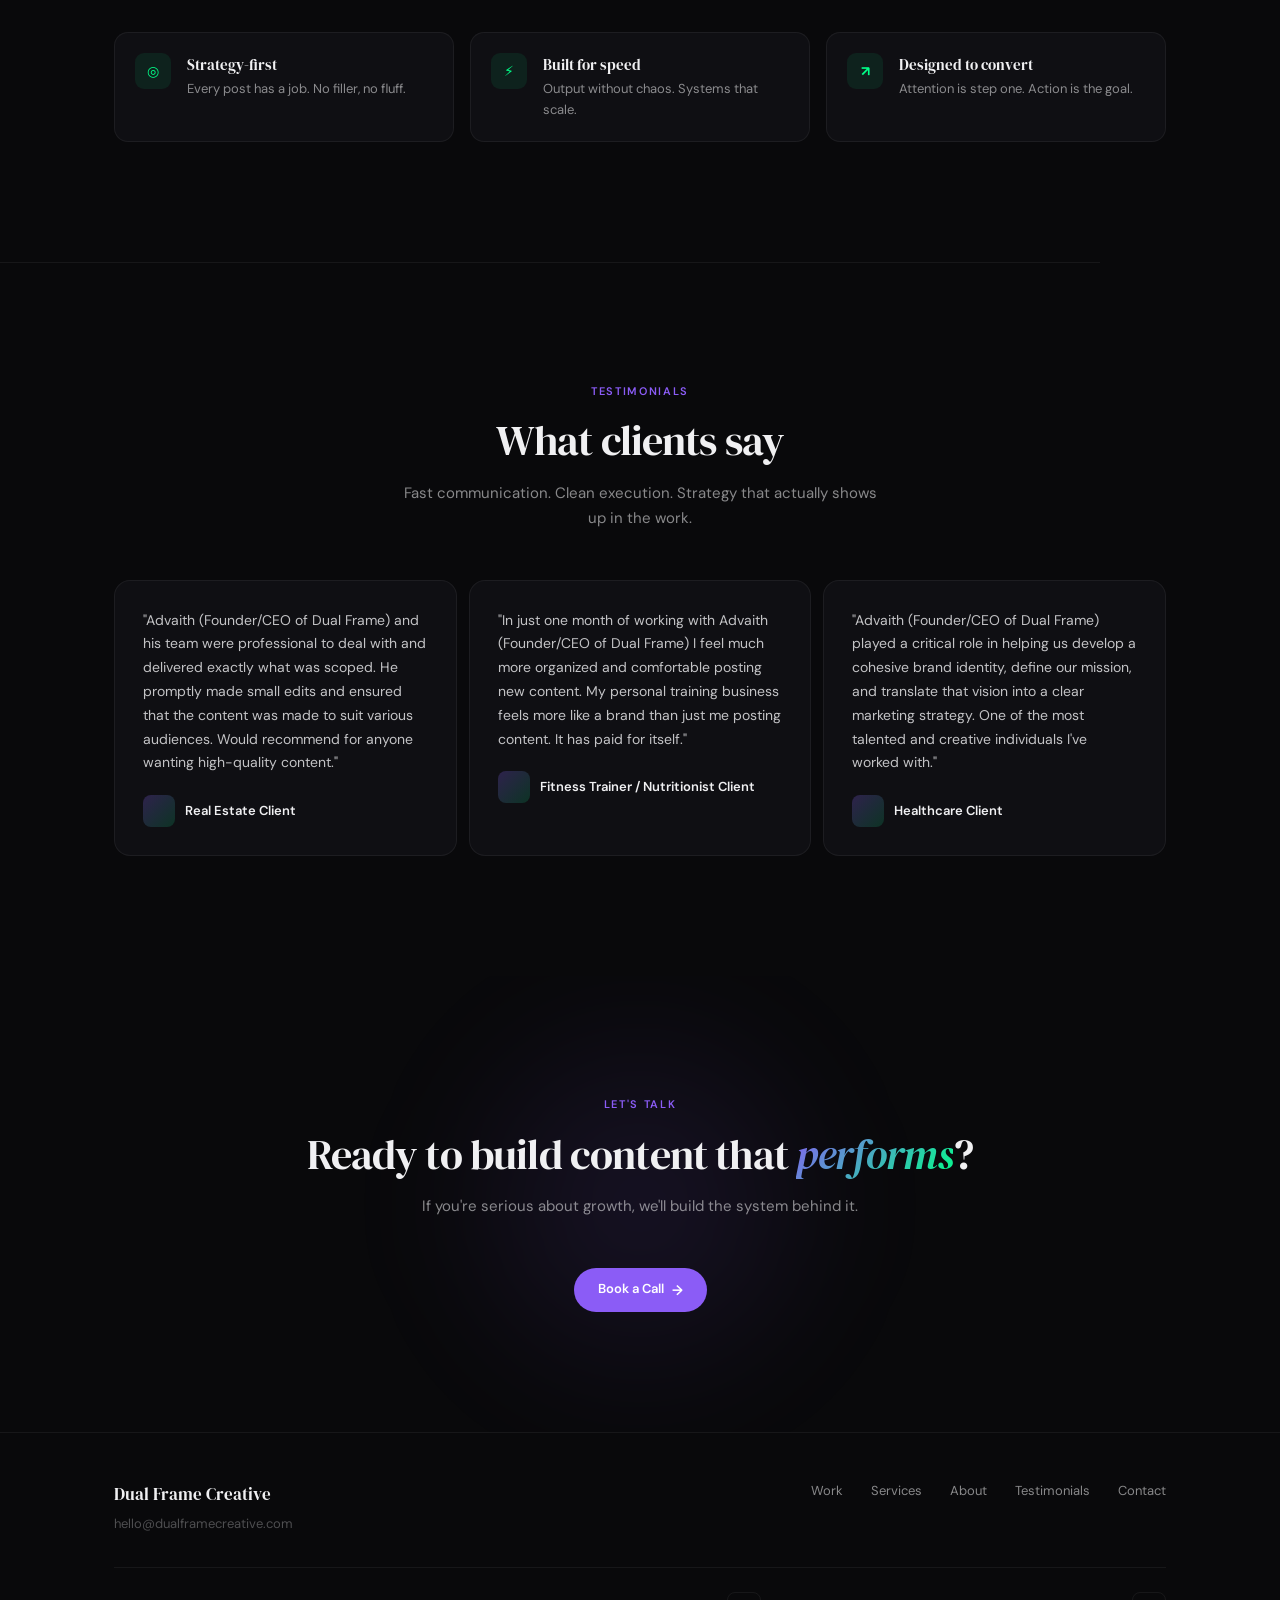
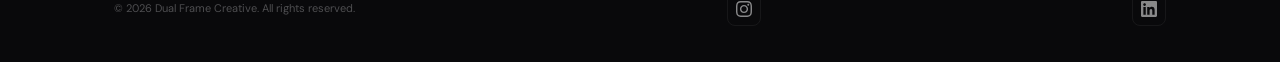
==== commit 85921040: "Update site copy per client feedback, add LinkedIn, fix contact form - Homepage: hero badge to "Cont" ====
--- a/index.html
+++ b/index.html
@@ -465,7 +465,7 @@
         <div class="hero-content">
           <div class="hero-badge fade-in d1">
             <div class="hero-badge-dot"></div>
-            Content marketing studio
+            Content Marketing Agency
           </div>
 
           <h1 class="fade-in d2" style="text-align:center;">Content that doesn't just look good.<br><em>It performs.</em></h1>
@@ -494,7 +494,7 @@
             <div class="bento-card wide fade-in d3">
               <div class="bento-icon">&#x1F3AC;</div>
               <h3>Content Creation</h3>
-              <p>Real + AI-assisted content, brand-safe and built for modern attention. Every asset has a purpose.</p>
+              <p>Real-world + AI-assisted content, including static image creative, brand logos, and more. Brand-safe and built for modern attention. Every asset has a purpose.</p>
             </div>
             <div class="bento-card wide fade-in d4">
               <div class="bento-icon">&#x1F4F1;</div>
@@ -527,9 +527,6 @@
             <img src="sponsors.png" alt="Clients and partners" style="width:100%; border-radius:16px;">
           </div>
 
-          <div style="margin-top: 32px; text-align: center;">
-            <a class="btn btn-primary" href="work.html">View all work <span class="btn-arrow">&rarr;</span></a>
-          </div>
         </div>
       </section>
 
@@ -572,21 +569,21 @@
 
           <div class="testimonials-grid">
             <div class="test-card fade-in d2">
-              <blockquote>"Vaith and his team were professional to deal with and delivered exactly what was scoped. He promptly made small edits and ensured that the content was made to suit various audiences. Would recommend for anyone wanting high-quality content."</blockquote>
+              <blockquote>"Advaith (Founder/CEO of Dual Frame) and his team were professional to deal with and delivered exactly what was scoped. He promptly made small edits and ensured that the content was made to suit various audiences. Would recommend for anyone wanting high-quality content."</blockquote>
               <div class="test-author">
                 <div class="test-avatar"></div>
                 <div><strong>Real Estate Client</strong></div>
               </div>
             </div>
             <div class="test-card fade-in d3">
-              <blockquote>"In just one month of working with Advaith I feel much more organized and comfortable posting new content. My personal training business feels more like a brand than just me posting content. It has paid for itself."</blockquote>
+              <blockquote>"In just one month of working with Advaith (Founder/CEO of Dual Frame) I feel much more organized and comfortable posting new content. My personal training business feels more like a brand than just me posting content. It has paid for itself."</blockquote>
               <div class="test-author">
                 <div class="test-avatar"></div>
                 <div><strong>Fitness Trainer / Nutritionist Client</strong></div>
               </div>
             </div>
             <div class="test-card fade-in d4">
-              <blockquote>"Advaith played a critical role in helping us develop a cohesive brand identity, define our mission, and translate that vision into a clear marketing strategy. One of the most talented and creative individuals I've worked with."</blockquote>
+              <blockquote>"Advaith (Founder/CEO of Dual Frame) played a critical role in helping us develop a cohesive brand identity, define our mission, and translate that vision into a clear marketing strategy. One of the most talented and creative individuals I've worked with."</blockquote>
               <div class="test-author">
                 <div class="test-avatar"></div>
                 <div><strong>Healthcare Client</strong></div>
@@ -631,6 +628,9 @@
           <div class="footer-copy">&copy; 2026 Dual Frame Creative. All rights reserved.</div>
           <a class="social-link" href="https://instagram.com/dual_frame_creative" target="_blank" aria-label="Instagram">
             <svg width="16" height="16" fill="currentColor" viewBox="0 0 24 24"><path d="M12 2.163c3.204 0 3.584.012 4.85.07 3.252.148 4.771 1.691 4.919 4.919.058 1.265.069 1.645.069 4.849 0 3.205-.012 3.584-.069 4.849-.149 3.225-1.664 4.771-4.919 4.919-1.266.058-1.644.07-4.85.07-3.204 0-3.584-.012-4.849-.07-3.26-.149-4.771-1.699-4.919-4.92-.058-1.265-.07-1.644-.07-4.849 0-3.204.013-3.583.07-4.849.149-3.227 1.664-4.771 4.919-4.919 1.266-.057 1.645-.069 4.849-.069zm0-2.163c-3.259 0-3.667.014-4.947.072-4.358.2-6.78 2.618-6.98 6.98-.059 1.281-.073 1.689-.073 4.948 0 3.259.014 3.668.072 4.948.2 4.358 2.618 6.78 6.98 6.98 1.281.058 1.689.072 4.948.072 3.259 0 3.668-.014 4.948-.072 4.354-.2 6.782-2.618 6.979-6.98.059-1.28.073-1.689.073-4.948 0-3.259-.014-3.667-.072-4.947-.196-4.354-2.617-6.78-6.979-6.98-1.281-.059-1.69-.073-4.949-.073zm0 5.838c-3.403 0-6.162 2.759-6.162 6.162s2.759 6.163 6.162 6.163 6.162-2.759 6.162-6.163c0-3.403-2.759-6.162-6.162-6.162zm0 10.162c-2.209 0-4-1.79-4-4 0-2.209 1.791-4 4-4s4 1.791 4 4c0 2.21-1.791 4-4 4zm6.406-11.845c-.796 0-1.441.645-1.441 1.44s.645 1.44 1.441 1.44c.795 0 1.439-.645 1.439-1.44s-.644-1.44-1.439-1.44z"/></svg>
+          </a>
+          <a class="social-link" href="https://www.linkedin.com/in/advaith-srikanth-42453bb2" target="_blank" aria-label="LinkedIn">
+            <svg width="16" height="16" fill="currentColor" viewBox="0 0 24 24"><path d="M20.447 20.452h-3.554v-5.569c0-1.328-.027-3.037-1.852-3.037-1.853 0-2.136 1.445-2.136 2.939v5.667H9.351V9h3.414v1.561h.046c.477-.9 1.637-1.85 3.37-1.85 3.601 0 4.267 2.37 4.267 5.455v6.286zM5.337 7.433c-1.144 0-2.063-.926-2.063-2.065 0-1.138.92-2.063 2.063-2.063 1.14 0 2.064.925 2.064 2.063 0 1.139-.925 2.065-2.064 2.065zm1.782 13.019H3.555V9h3.564v11.452zM22.225 0H1.771C.792 0 0 .774 0 1.729v20.542C0 23.227.792 24 1.771 24h20.451C23.2 24 24 23.227 24 22.271V1.729C24 .774 23.2 0 22.222 0h.003z"/></svg>
           </a>
         </div>
       </div>
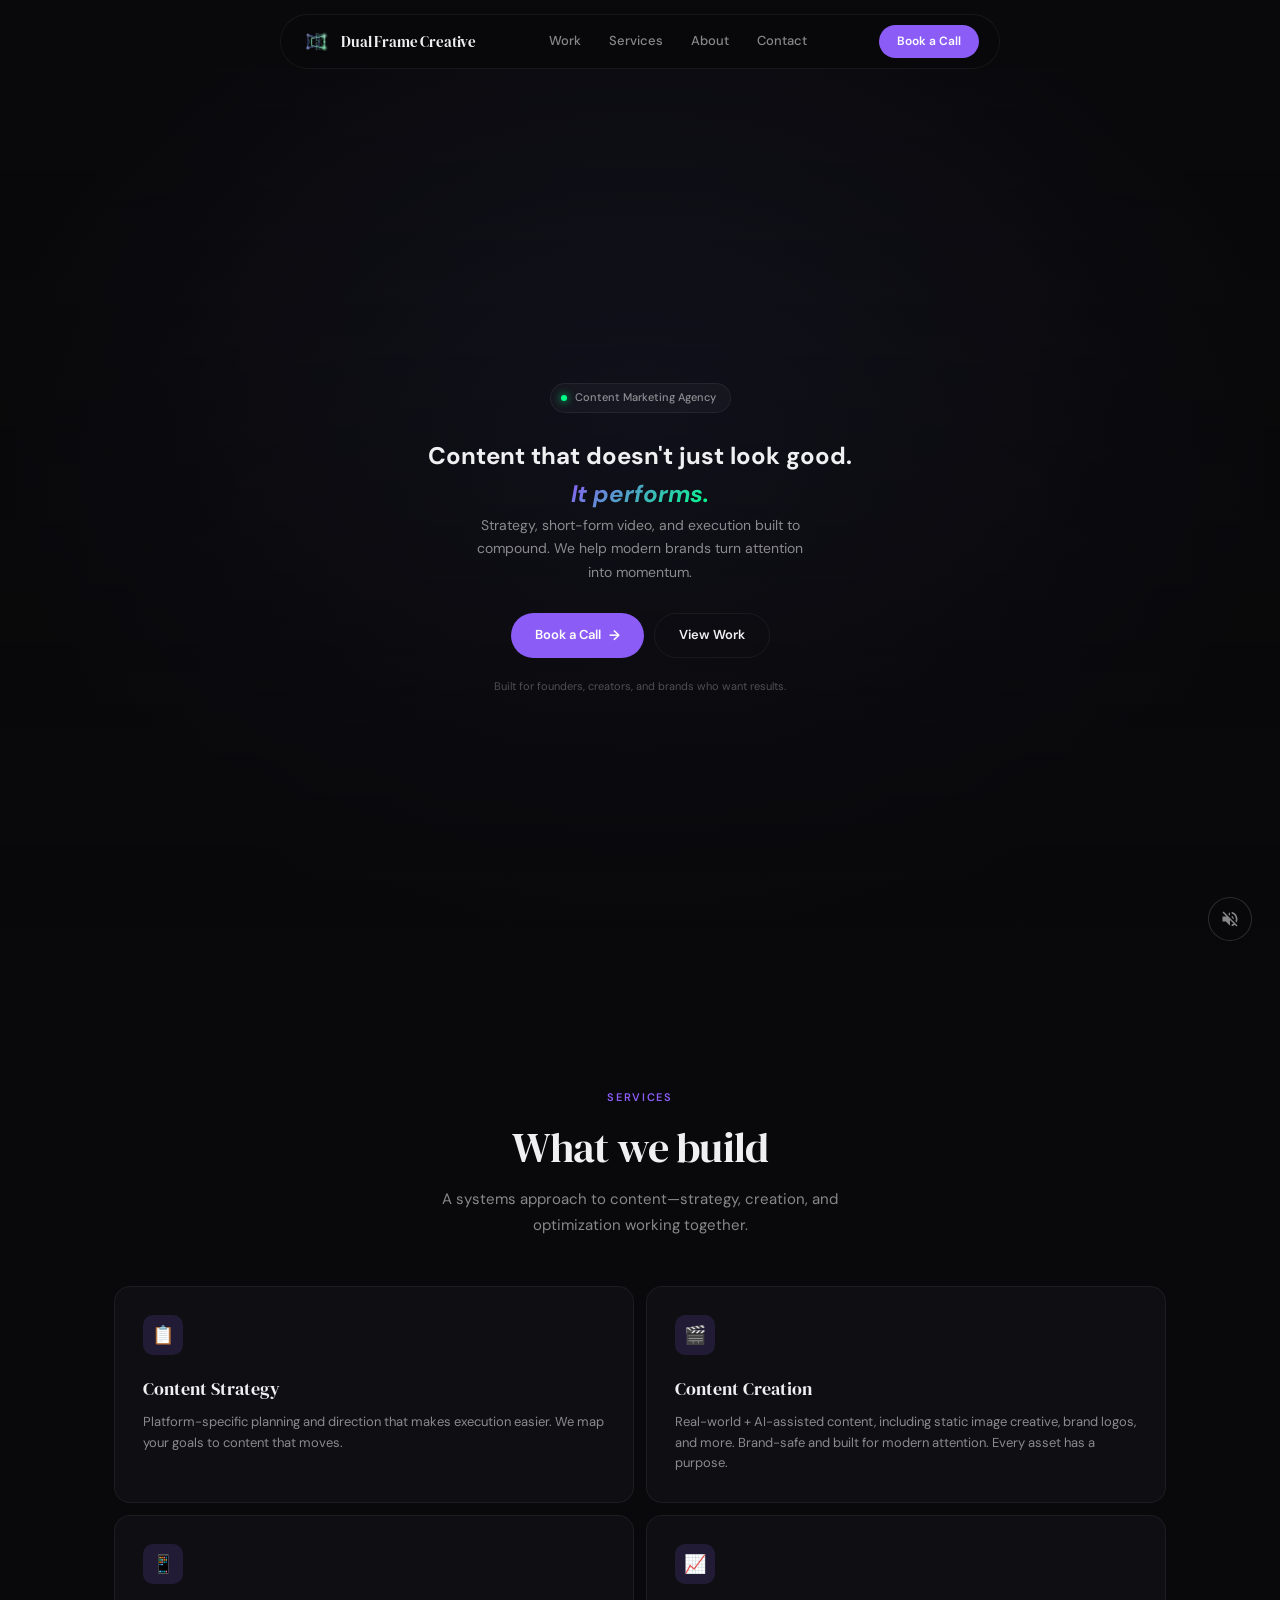
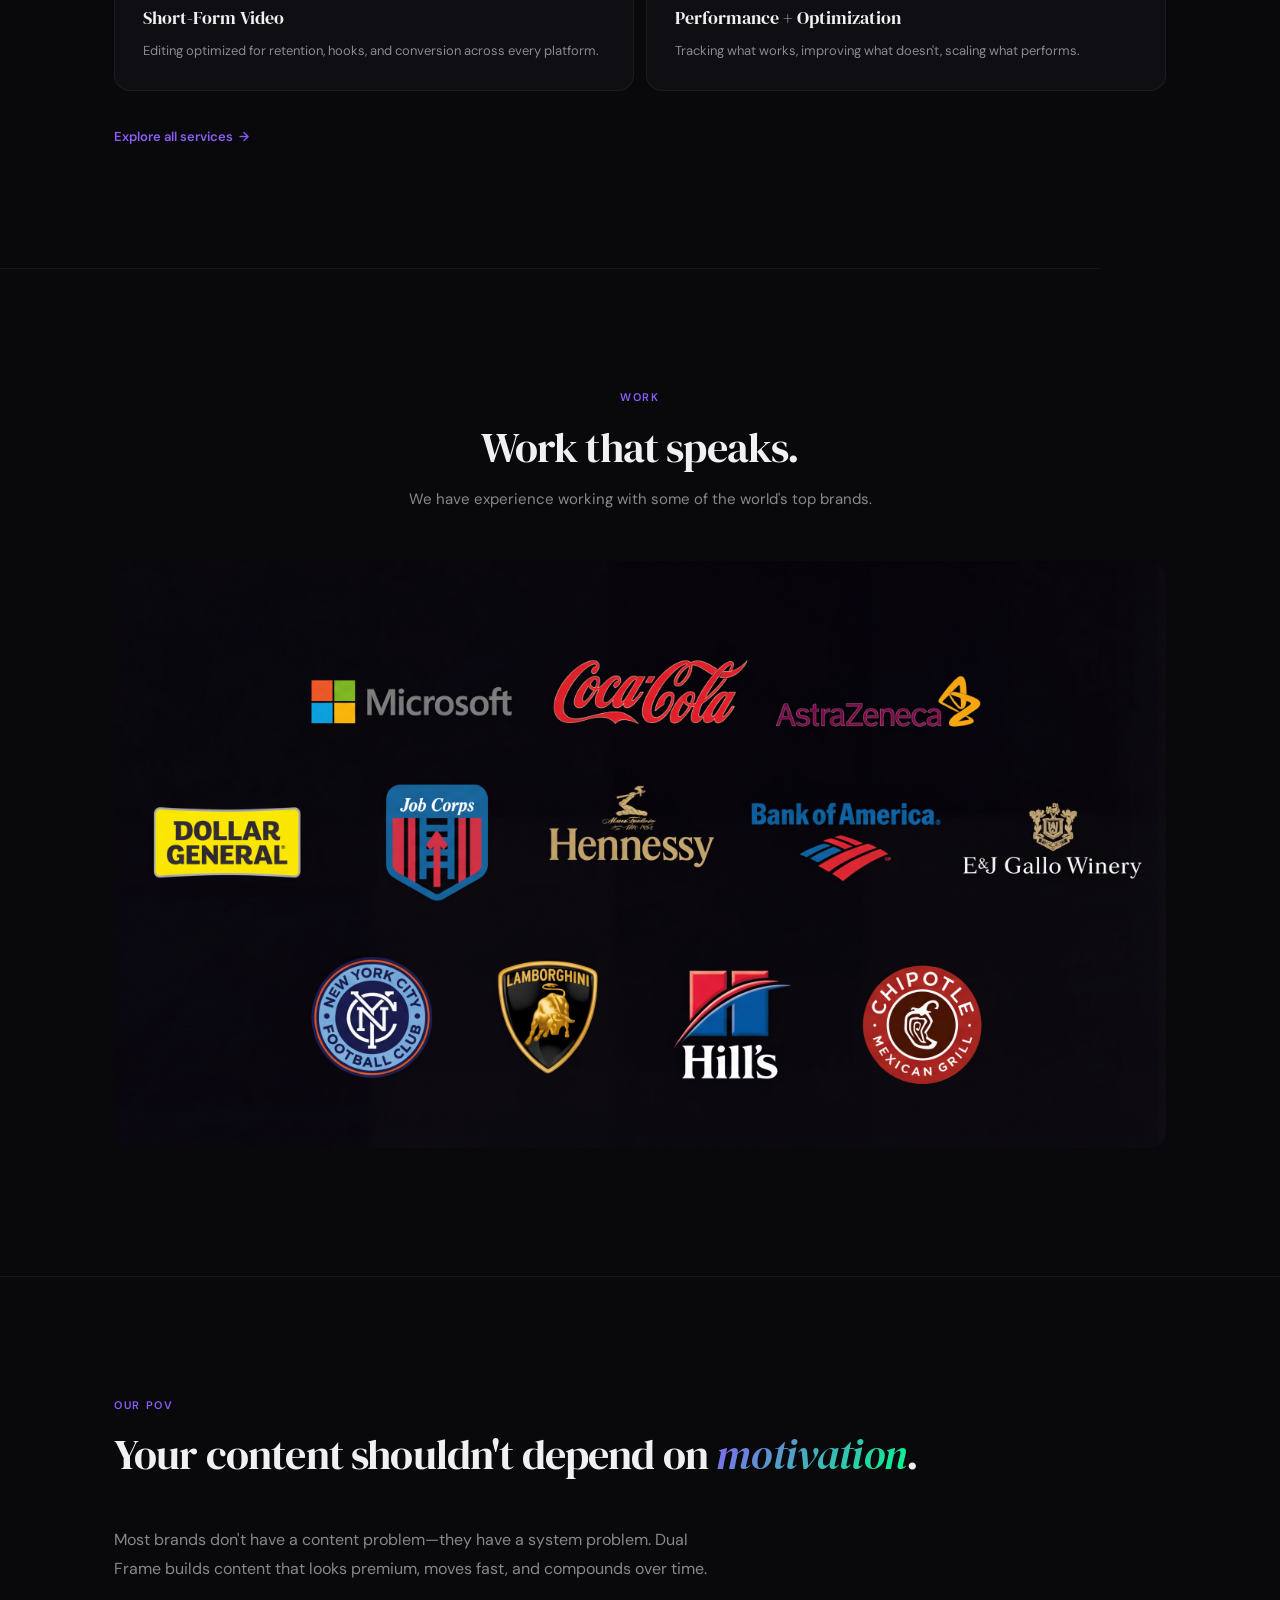
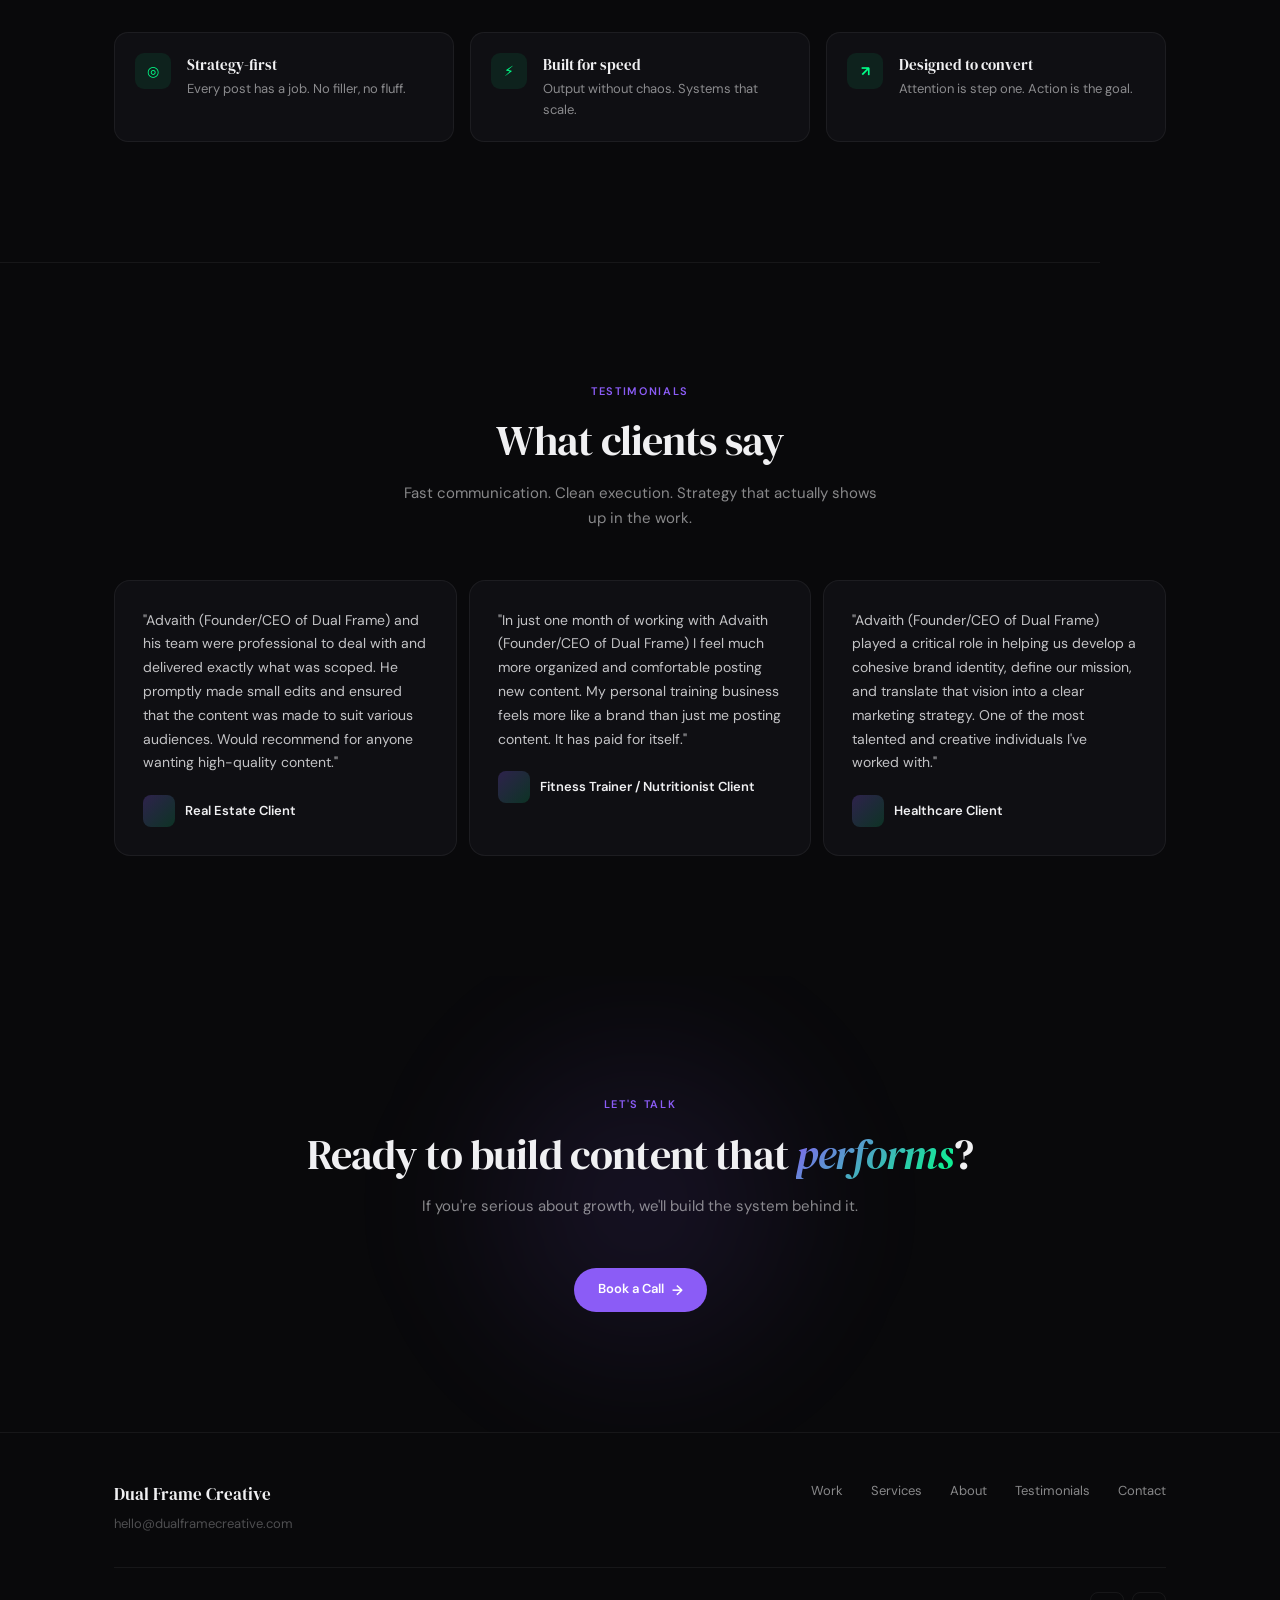
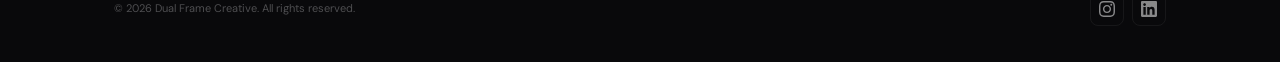
==== commit ccc89be3: "Group footer social icons together to remove spacing gap Co-Authored-By: Claude Opus 4.6 <noreply@an" ====
--- a/index.html
+++ b/index.html
@@ -3,8 +3,8 @@
   <head>
     <meta charset="UTF-8" />
     <meta name="viewport" content="width=device-width, initial-scale=1.0" />
-    <title>Dual Frame Creative</title>
-    <meta name="description" content="Dual Frame Creative is a content marketing studio helping modern brands turn attention into momentum—through strategy, short-form video, and execution built to compound." />
+    <title>Dual Frame Creative — Content Marketing Agency in Nashville</title>
+    <meta name="description" content="Dual Frame Creative is a content marketing agency helping modern brands turn attention into momentum—through strategy, short-form video, and execution built to compound." />
     <meta property="og:title" content="Dual Frame Creative" />
     <meta property="og:description" content="Content that doesn't just look good. It performs. Strategy, short-form video, and execution built to compound." />
     <meta property="og:type" content="website" />
@@ -13,7 +13,37 @@
     <meta name="twitter:title" content="Dual Frame Creative" />
     <meta name="twitter:description" content="Content that doesn't just look good. It performs." />
     <meta name="twitter:image" content="https://www.dualframecreative.com/vaith_logo.PNG" />
+    <link rel="canonical" href="https://www.dualframecreative.com/">
+    <meta property="og:url" content="https://www.dualframecreative.com/">
     <link rel="icon" type="image/png" href="logo_png_2.png">
+    <script type="application/ld+json">
+    {
+      "@context": "https://schema.org",
+      "@graph": [
+        {
+          "@type": "Organization",
+          "name": "Dual Frame Creative",
+          "url": "https://www.dualframecreative.com",
+          "logo": "https://www.dualframecreative.com/vaith_logo.PNG",
+          "sameAs": [
+            "https://instagram.com/dual_frame_creative",
+            "https://www.linkedin.com/in/advaith-srikanth-42453bb2"
+          ],
+          "email": "hello@dualframecreative.com",
+          "founder": {
+            "@type": "Person",
+            "name": "Advaith Srikanth"
+          },
+          "description": "Nashville-based content marketing agency helping modern brands turn attention into momentum through strategy, short-form video, and execution built to compound."
+        },
+        {
+          "@type": "WebSite",
+          "name": "Dual Frame Creative",
+          "url": "https://www.dualframecreative.com"
+        }
+      ]
+    }
+    </script>
 
     <link rel="preconnect" href="https://fonts.googleapis.com">
     <link rel="preconnect" href="https://fonts.gstatic.com" crossorigin>
@@ -432,7 +462,7 @@
     <nav class="nav">
       <div class="nav-inner">
         <a class="brand" href="#">
-          <img class="brand-mark" src="logo_png_2.png" alt="Dual Frame Creative">
+          <img class="brand-mark" src="logo_png_2.png" alt="Dual Frame Creative" width="30" height="30">
           Dual Frame Creative
         </a>
         <div class="nav-links">
@@ -524,7 +554,7 @@
           <p class="section-desc center fade-in d2">We have experience working with some of the world's top brands.</p>
 
           <div class="fade-in d2">
-            <img src="sponsors.png" alt="Clients and partners" style="width:100%; border-radius:16px;">
+            <img src="sponsors.png" alt="Clients and partners" width="1052" height="400" style="width:100%; height:auto; border-radius:16px;">
           </div>
 
         </div>
@@ -626,12 +656,14 @@
         </div>
         <div class="footer-bottom">
           <div class="footer-copy">&copy; 2026 Dual Frame Creative. All rights reserved.</div>
-          <a class="social-link" href="https://instagram.com/dual_frame_creative" target="_blank" aria-label="Instagram">
-            <svg width="16" height="16" fill="currentColor" viewBox="0 0 24 24"><path d="M12 2.163c3.204 0 3.584.012 4.85.07 3.252.148 4.771 1.691 4.919 4.919.058 1.265.069 1.645.069 4.849 0 3.205-.012 3.584-.069 4.849-.149 3.225-1.664 4.771-4.919 4.919-1.266.058-1.644.07-4.85.07-3.204 0-3.584-.012-4.849-.07-3.26-.149-4.771-1.699-4.919-4.92-.058-1.265-.07-1.644-.07-4.849 0-3.204.013-3.583.07-4.849.149-3.227 1.664-4.771 4.919-4.919 1.266-.057 1.645-.069 4.849-.069zm0-2.163c-3.259 0-3.667.014-4.947.072-4.358.2-6.78 2.618-6.98 6.98-.059 1.281-.073 1.689-.073 4.948 0 3.259.014 3.668.072 4.948.2 4.358 2.618 6.78 6.98 6.98 1.281.058 1.689.072 4.948.072 3.259 0 3.668-.014 4.948-.072 4.354-.2 6.782-2.618 6.979-6.98.059-1.28.073-1.689.073-4.948 0-3.259-.014-3.667-.072-4.947-.196-4.354-2.617-6.78-6.979-6.98-1.281-.059-1.69-.073-4.949-.073zm0 5.838c-3.403 0-6.162 2.759-6.162 6.162s2.759 6.163 6.162 6.163 6.162-2.759 6.162-6.163c0-3.403-2.759-6.162-6.162-6.162zm0 10.162c-2.209 0-4-1.79-4-4 0-2.209 1.791-4 4-4s4 1.791 4 4c0 2.21-1.791 4-4 4zm6.406-11.845c-.796 0-1.441.645-1.441 1.44s.645 1.44 1.441 1.44c.795 0 1.439-.645 1.439-1.44s-.644-1.44-1.439-1.44z"/></svg>
-          </a>
-          <a class="social-link" href="https://www.linkedin.com/in/advaith-srikanth-42453bb2" target="_blank" aria-label="LinkedIn">
-            <svg width="16" height="16" fill="currentColor" viewBox="0 0 24 24"><path d="M20.447 20.452h-3.554v-5.569c0-1.328-.027-3.037-1.852-3.037-1.853 0-2.136 1.445-2.136 2.939v5.667H9.351V9h3.414v1.561h.046c.477-.9 1.637-1.85 3.37-1.85 3.601 0 4.267 2.37 4.267 5.455v6.286zM5.337 7.433c-1.144 0-2.063-.926-2.063-2.065 0-1.138.92-2.063 2.063-2.063 1.14 0 2.064.925 2.064 2.063 0 1.139-.925 2.065-2.064 2.065zm1.782 13.019H3.555V9h3.564v11.452zM22.225 0H1.771C.792 0 0 .774 0 1.729v20.542C0 23.227.792 24 1.771 24h20.451C23.2 24 24 23.227 24 22.271V1.729C24 .774 23.2 0 22.222 0h.003z"/></svg>
-          </a>
+          <div style="display:flex; gap:8px;">
+            <a class="social-link" href="https://instagram.com/dual_frame_creative" target="_blank" aria-label="Instagram">
+              <svg width="16" height="16" fill="currentColor" viewBox="0 0 24 24"><path d="M12 2.163c3.204 0 3.584.012 4.85.07 3.252.148 4.771 1.691 4.919 4.919.058 1.265.069 1.645.069 4.849 0 3.205-.012 3.584-.069 4.849-.149 3.225-1.664 4.771-4.919 4.919-1.266.058-1.644.07-4.85.07-3.204 0-3.584-.012-4.849-.07-3.26-.149-4.771-1.699-4.919-4.92-.058-1.265-.07-1.644-.07-4.849 0-3.204.013-3.583.07-4.849.149-3.227 1.664-4.771 4.919-4.919 1.266-.057 1.645-.069 4.849-.069zm0-2.163c-3.259 0-3.667.014-4.947.072-4.358.2-6.78 2.618-6.98 6.98-.059 1.281-.073 1.689-.073 4.948 0 3.259.014 3.668.072 4.948.2 4.358 2.618 6.78 6.98 6.98 1.281.058 1.689.072 4.948.072 3.259 0 3.668-.014 4.948-.072 4.354-.2 6.782-2.618 6.979-6.98.059-1.28.073-1.689.073-4.948 0-3.259-.014-3.667-.072-4.947-.196-4.354-2.617-6.78-6.979-6.98-1.281-.059-1.69-.073-4.949-.073zm0 5.838c-3.403 0-6.162 2.759-6.162 6.162s2.759 6.163 6.162 6.163 6.162-2.759 6.162-6.163c0-3.403-2.759-6.162-6.162-6.162zm0 10.162c-2.209 0-4-1.79-4-4 0-2.209 1.791-4 4-4s4 1.791 4 4c0 2.21-1.791 4-4 4zm6.406-11.845c-.796 0-1.441.645-1.441 1.44s.645 1.44 1.441 1.44c.795 0 1.439-.645 1.439-1.44s-.644-1.44-1.439-1.44z"/></svg>
+            </a>
+            <a class="social-link" href="https://www.linkedin.com/in/advaith-srikanth-42453bb2" target="_blank" aria-label="LinkedIn">
+              <svg width="16" height="16" fill="currentColor" viewBox="0 0 24 24"><path d="M20.447 20.452h-3.554v-5.569c0-1.328-.027-3.037-1.852-3.037-1.853 0-2.136 1.445-2.136 2.939v5.667H9.351V9h3.414v1.561h.046c.477-.9 1.637-1.85 3.37-1.85 3.601 0 4.267 2.37 4.267 5.455v6.286zM5.337 7.433c-1.144 0-2.063-.926-2.063-2.065 0-1.138.92-2.063 2.063-2.063 1.14 0 2.064.925 2.064 2.063 0 1.139-.925 2.065-2.064 2.065zm1.782 13.019H3.555V9h3.564v11.452zM22.225 0H1.771C.792 0 0 .774 0 1.729v20.542C0 23.227.792 24 1.771 24h20.451C23.2 24 24 23.227 24 22.271V1.729C24 .774 23.2 0 22.222 0h.003z"/></svg>
+            </a>
+          </div>
         </div>
       </div>
     </footer>
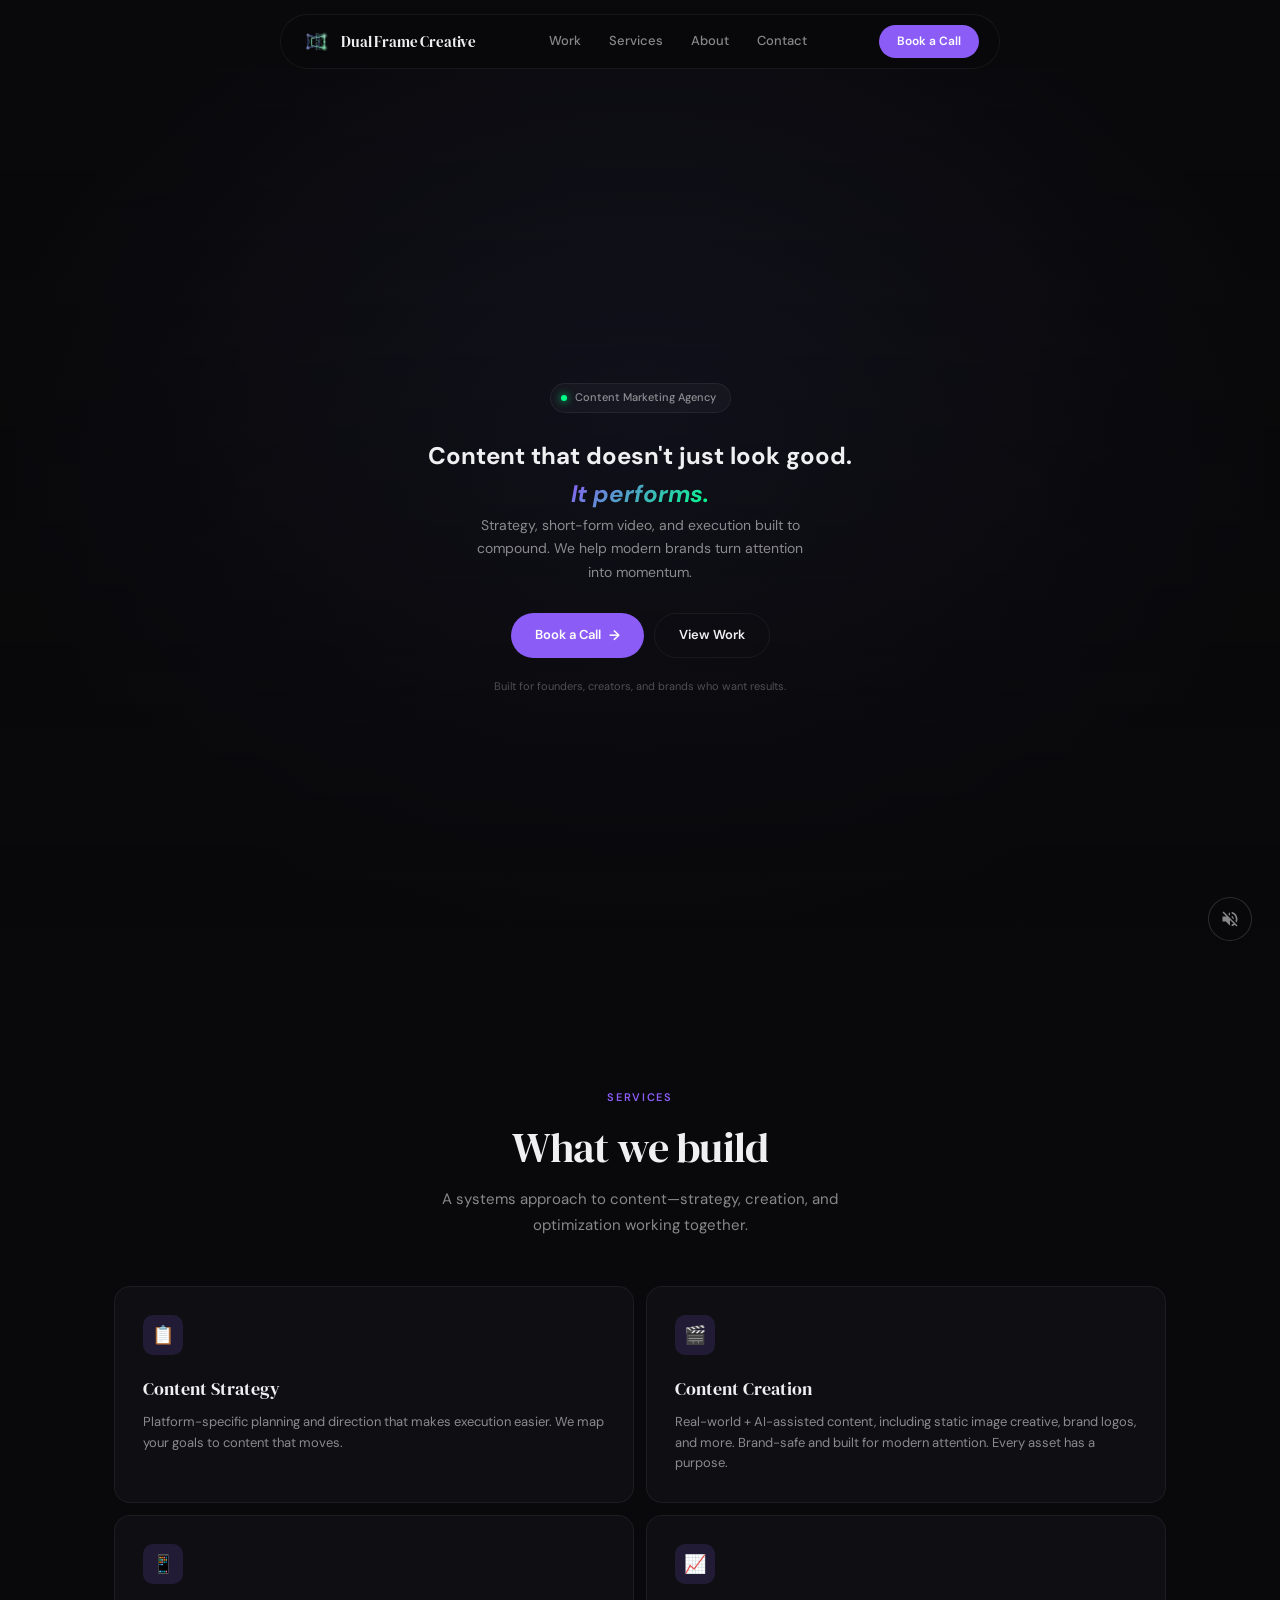
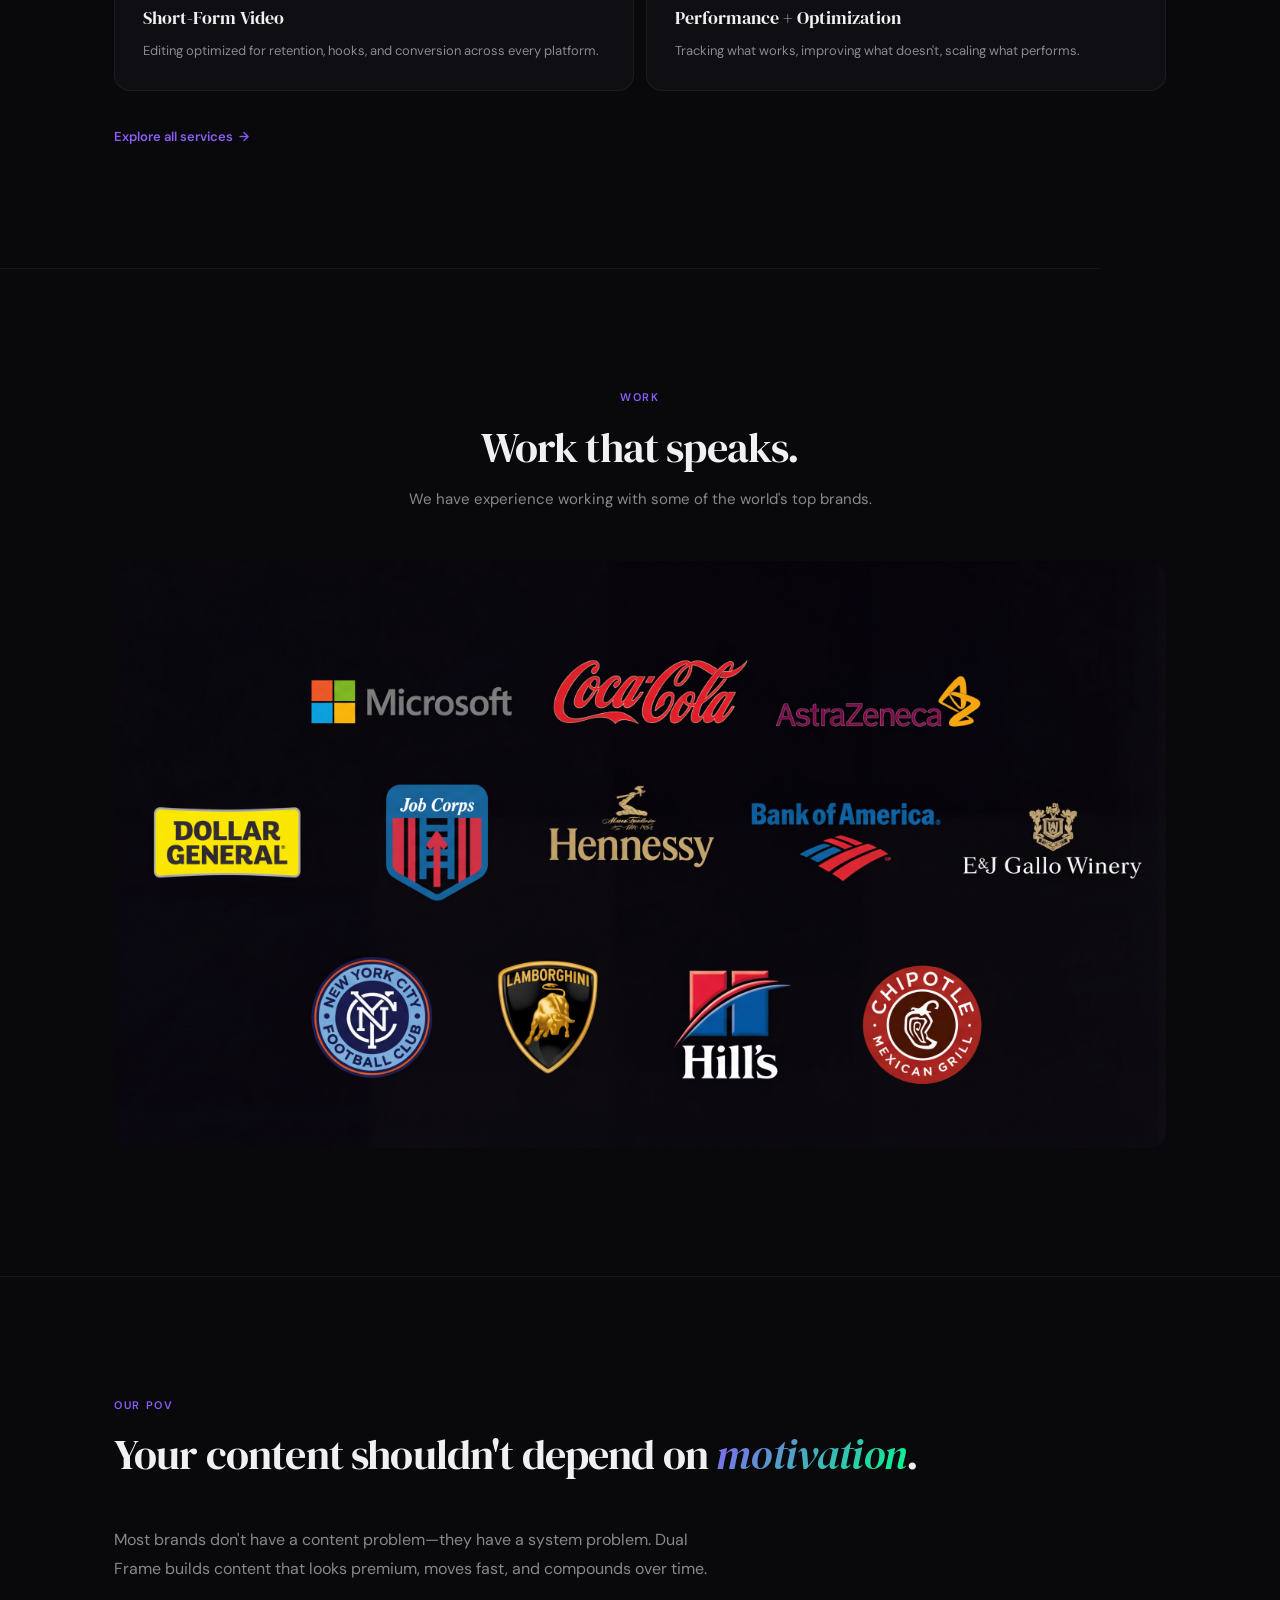
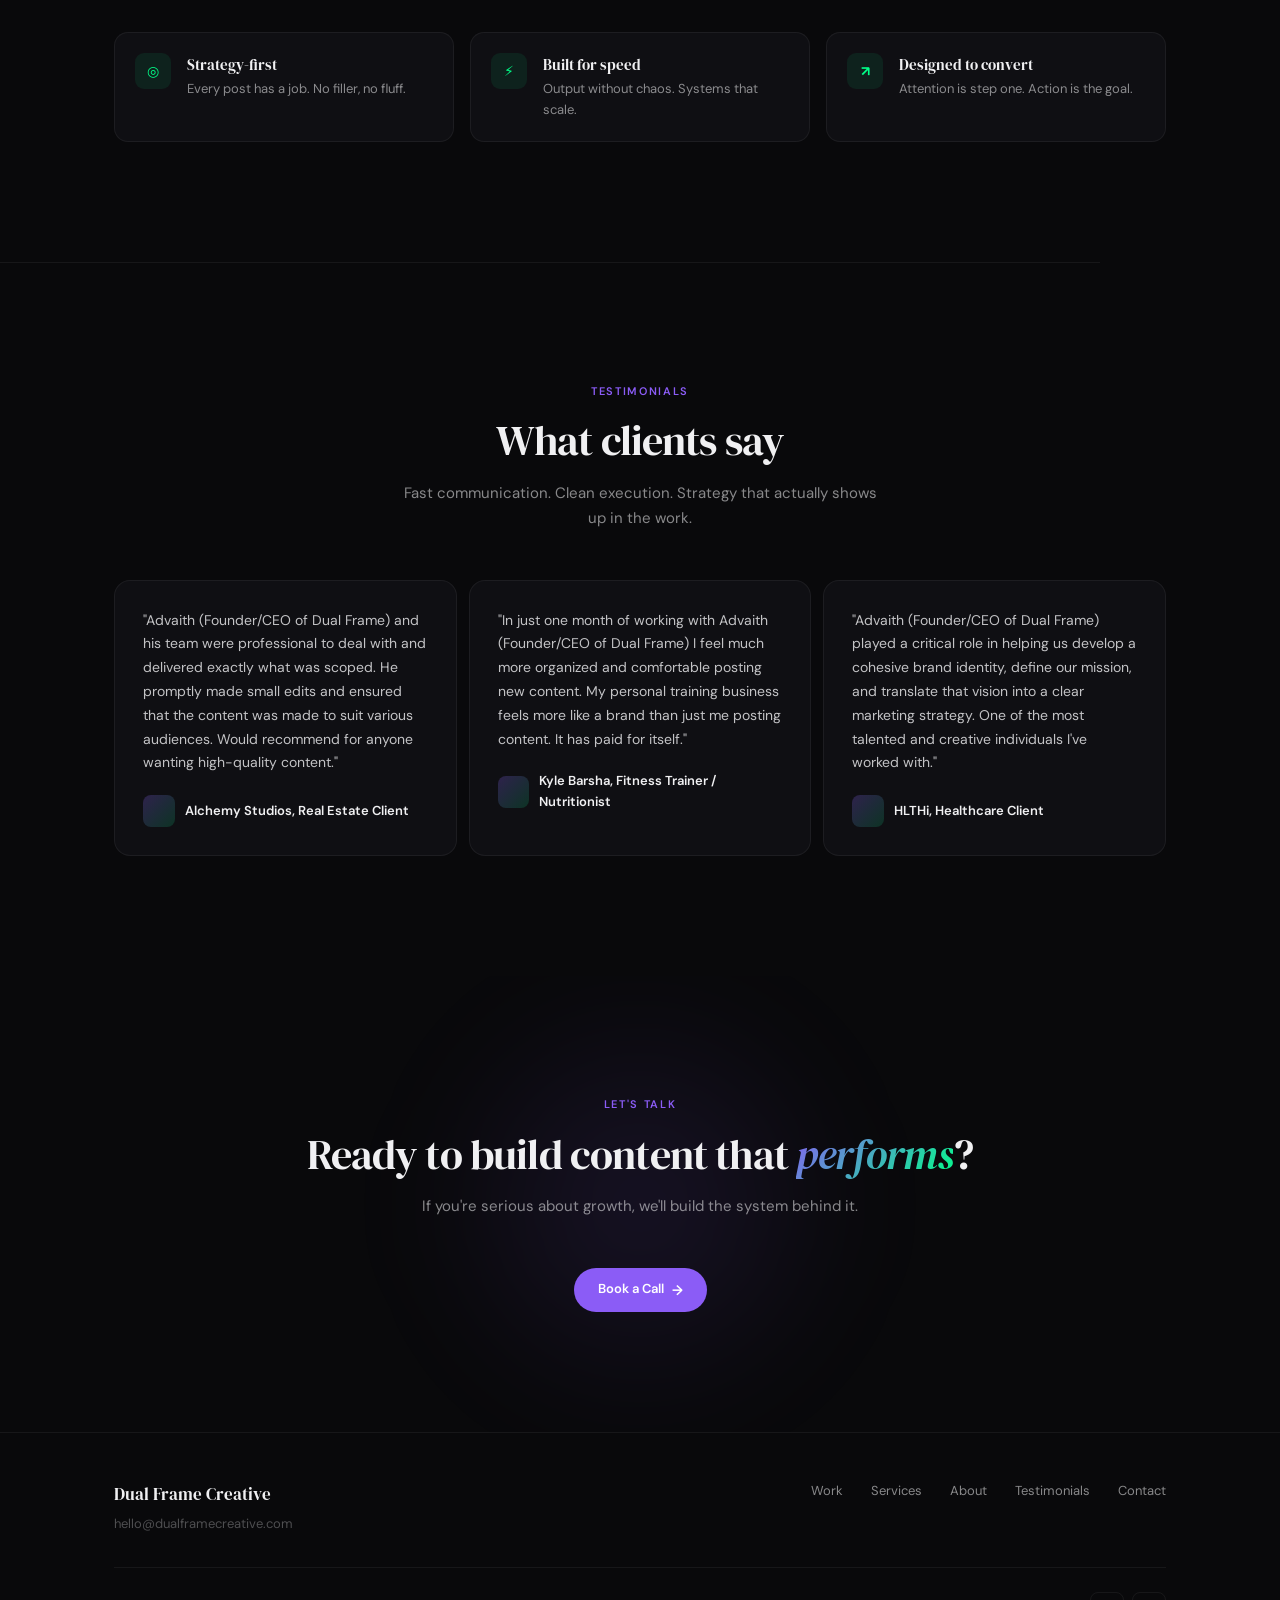
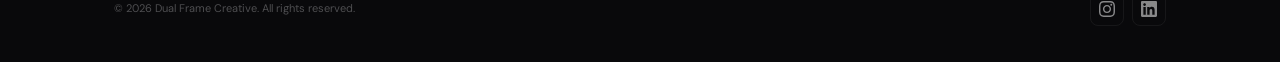
==== commit cf002766: "Update testimonial attribution with client names - Alchemy Studios, Real Estate Client - Kyle Barsha" ====
--- a/index.html
+++ b/index.html
@@ -15,7 +15,10 @@
     <meta name="twitter:image" content="https://www.dualframecreative.com/vaith_logo.PNG" />
     <link rel="canonical" href="https://www.dualframecreative.com/">
     <meta property="og:url" content="https://www.dualframecreative.com/">
-    <link rel="icon" type="image/png" href="logo_png_2.png">
+    <link rel="icon" type="image/png" sizes="48x48" href="/favicon-48.png">
+    <link rel="icon" type="image/png" sizes="32x32" href="/favicon-32.png">
+    <link rel="icon" href="/favicon.ico" sizes="any">
+    <link rel="apple-touch-icon" href="/apple-touch-icon.png">
     <script type="application/ld+json">
     {
       "@context": "https://schema.org",
@@ -602,21 +605,21 @@
               <blockquote>"Advaith (Founder/CEO of Dual Frame) and his team were professional to deal with and delivered exactly what was scoped. He promptly made small edits and ensured that the content was made to suit various audiences. Would recommend for anyone wanting high-quality content."</blockquote>
               <div class="test-author">
                 <div class="test-avatar"></div>
-                <div><strong>Real Estate Client</strong></div>
+                <div><strong>Alchemy Studios, Real Estate Client</strong></div>
               </div>
             </div>
             <div class="test-card fade-in d3">
               <blockquote>"In just one month of working with Advaith (Founder/CEO of Dual Frame) I feel much more organized and comfortable posting new content. My personal training business feels more like a brand than just me posting content. It has paid for itself."</blockquote>
               <div class="test-author">
                 <div class="test-avatar"></div>
-                <div><strong>Fitness Trainer / Nutritionist Client</strong></div>
+                <div><strong>Kyle Barsha, Fitness Trainer / Nutritionist</strong></div>
               </div>
             </div>
             <div class="test-card fade-in d4">
               <blockquote>"Advaith (Founder/CEO of Dual Frame) played a critical role in helping us develop a cohesive brand identity, define our mission, and translate that vision into a clear marketing strategy. One of the most talented and creative individuals I've worked with."</blockquote>
               <div class="test-author">
                 <div class="test-avatar"></div>
-                <div><strong>Healthcare Client</strong></div>
+                <div><strong>HLTHi, Healthcare Client</strong></div>
               </div>
             </div>
           </div>
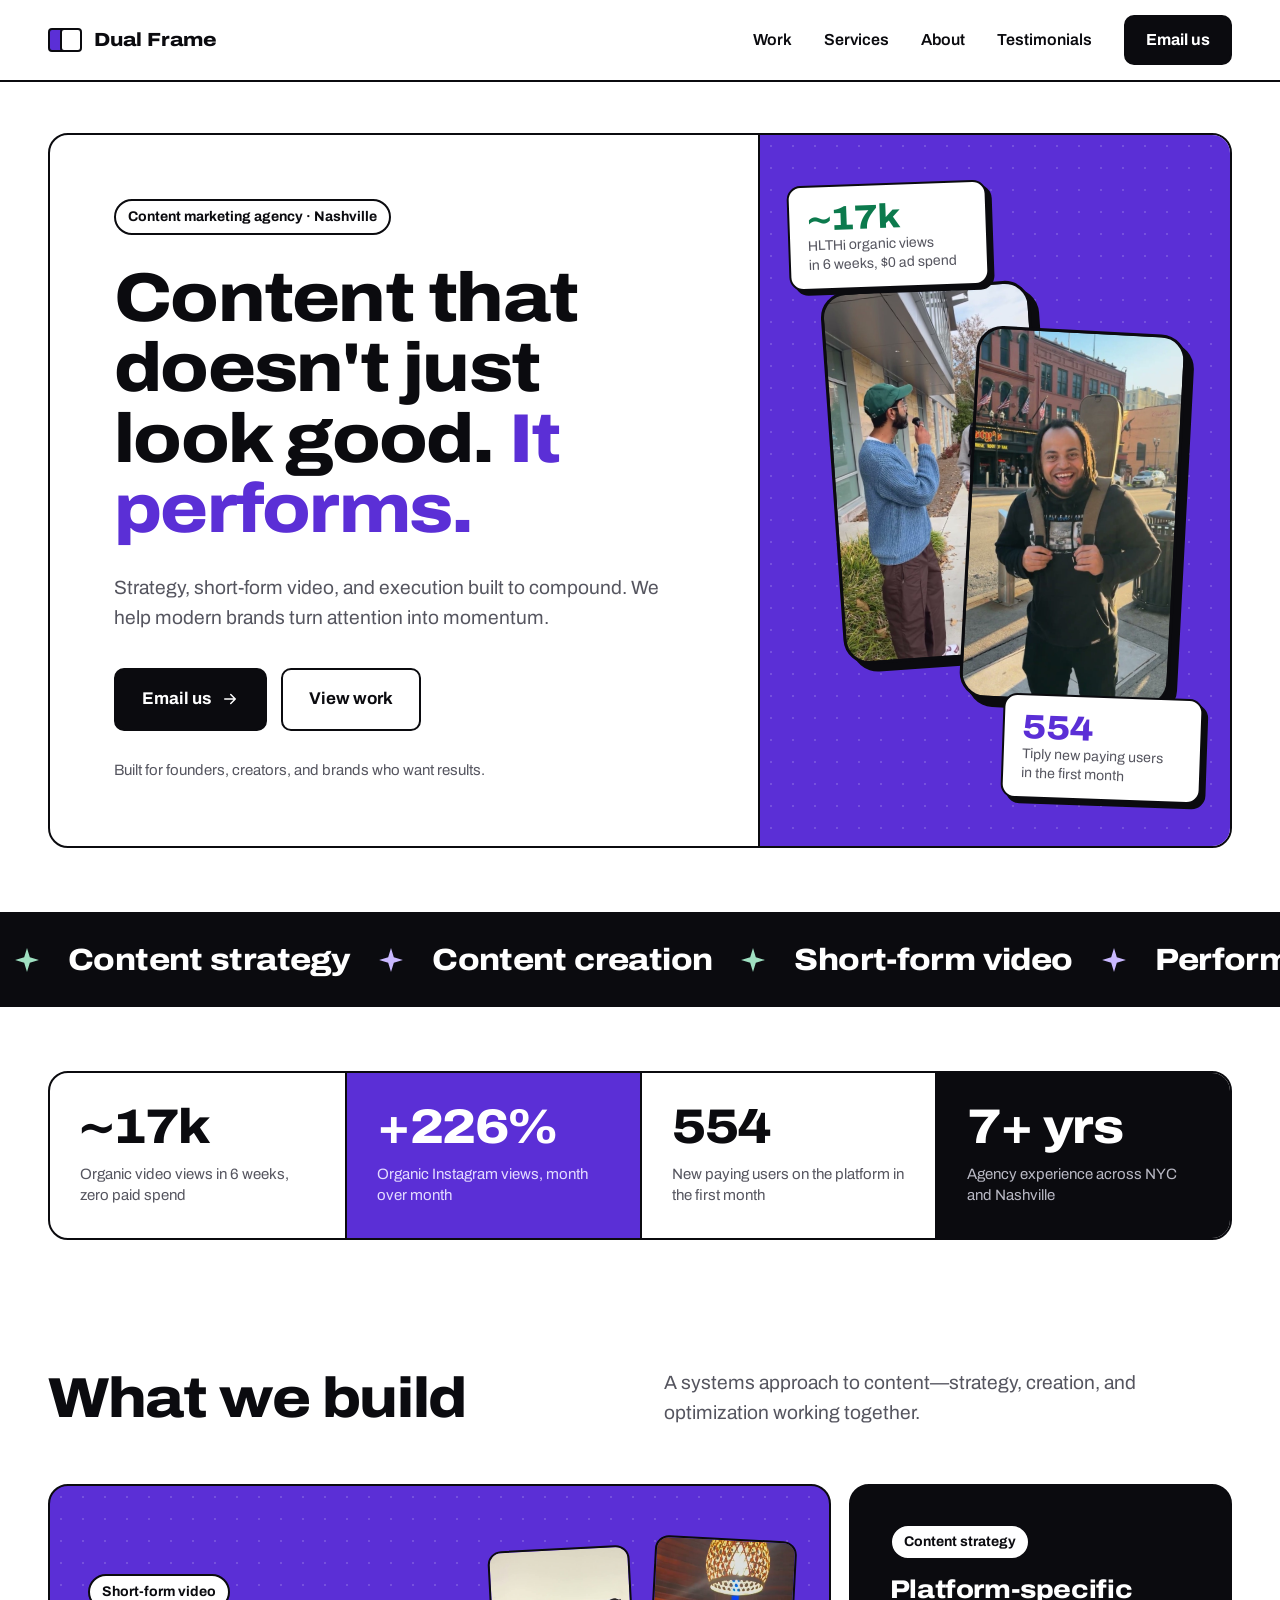
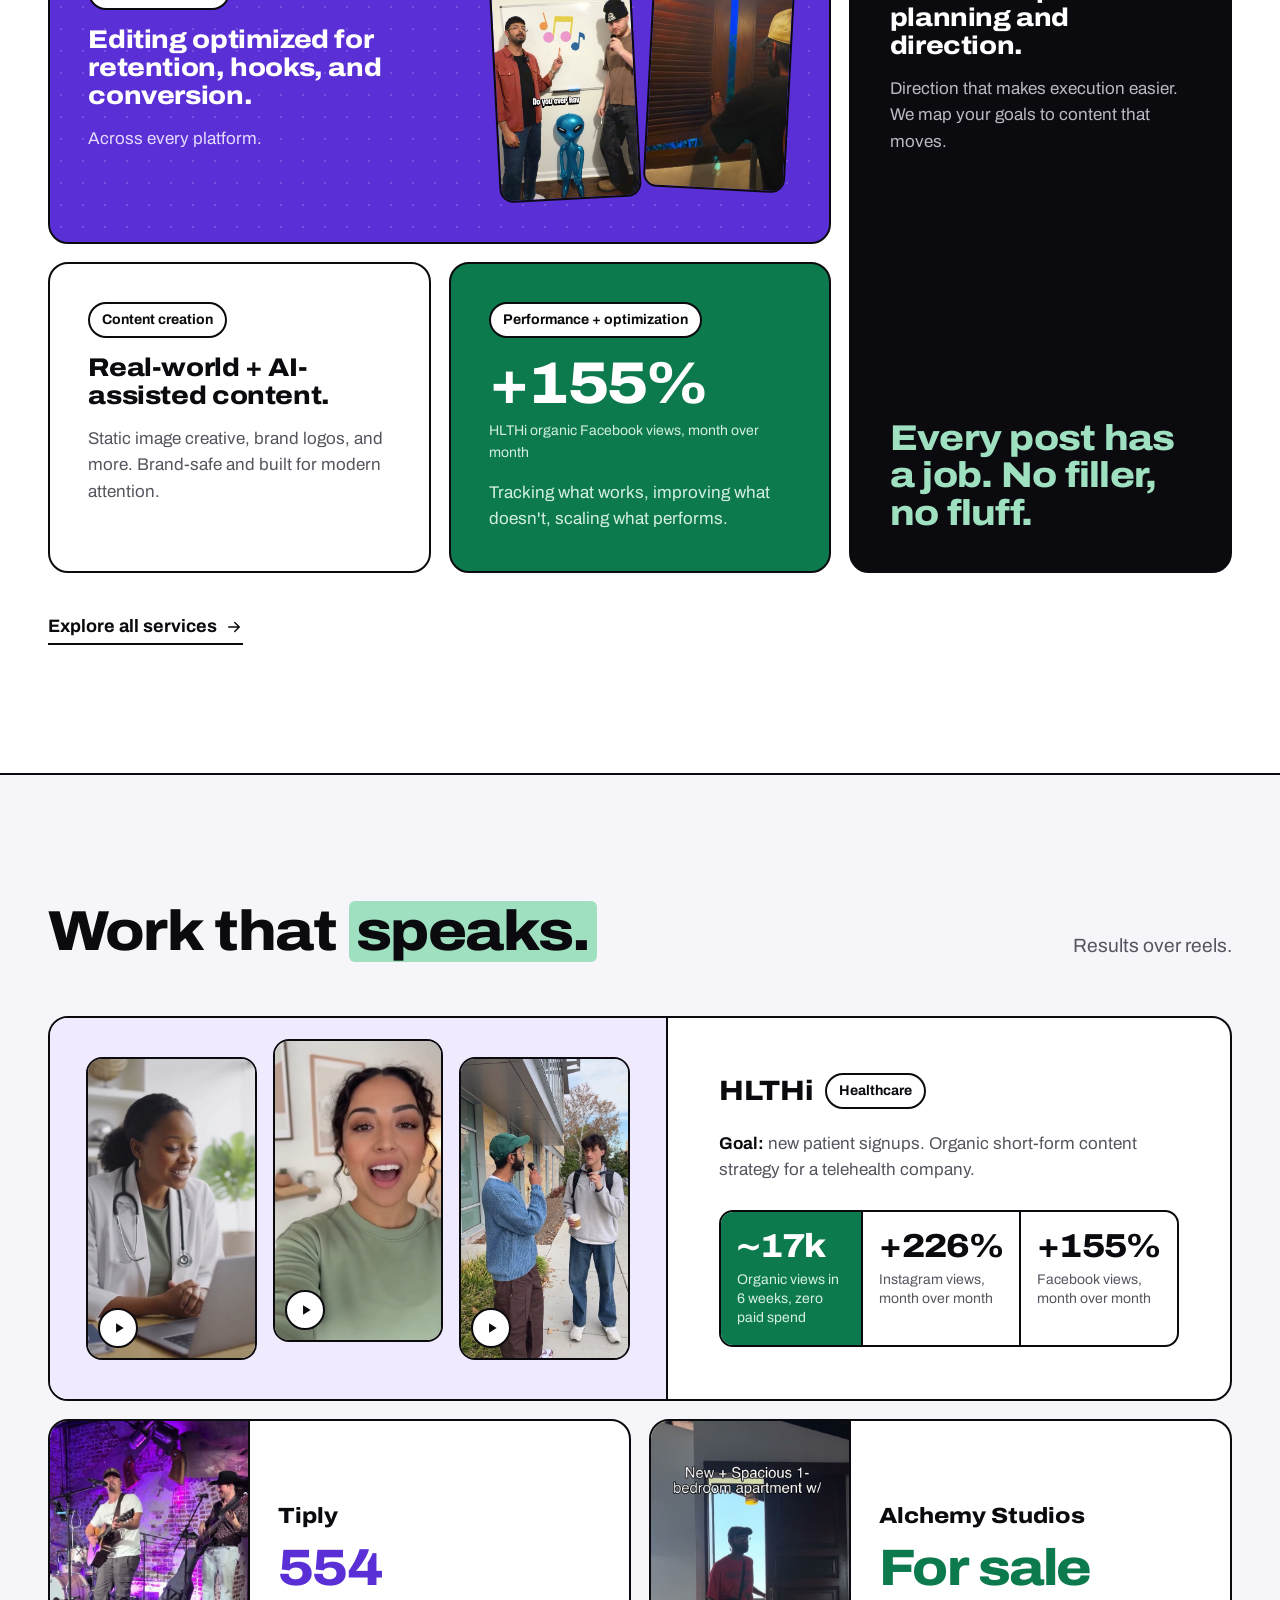
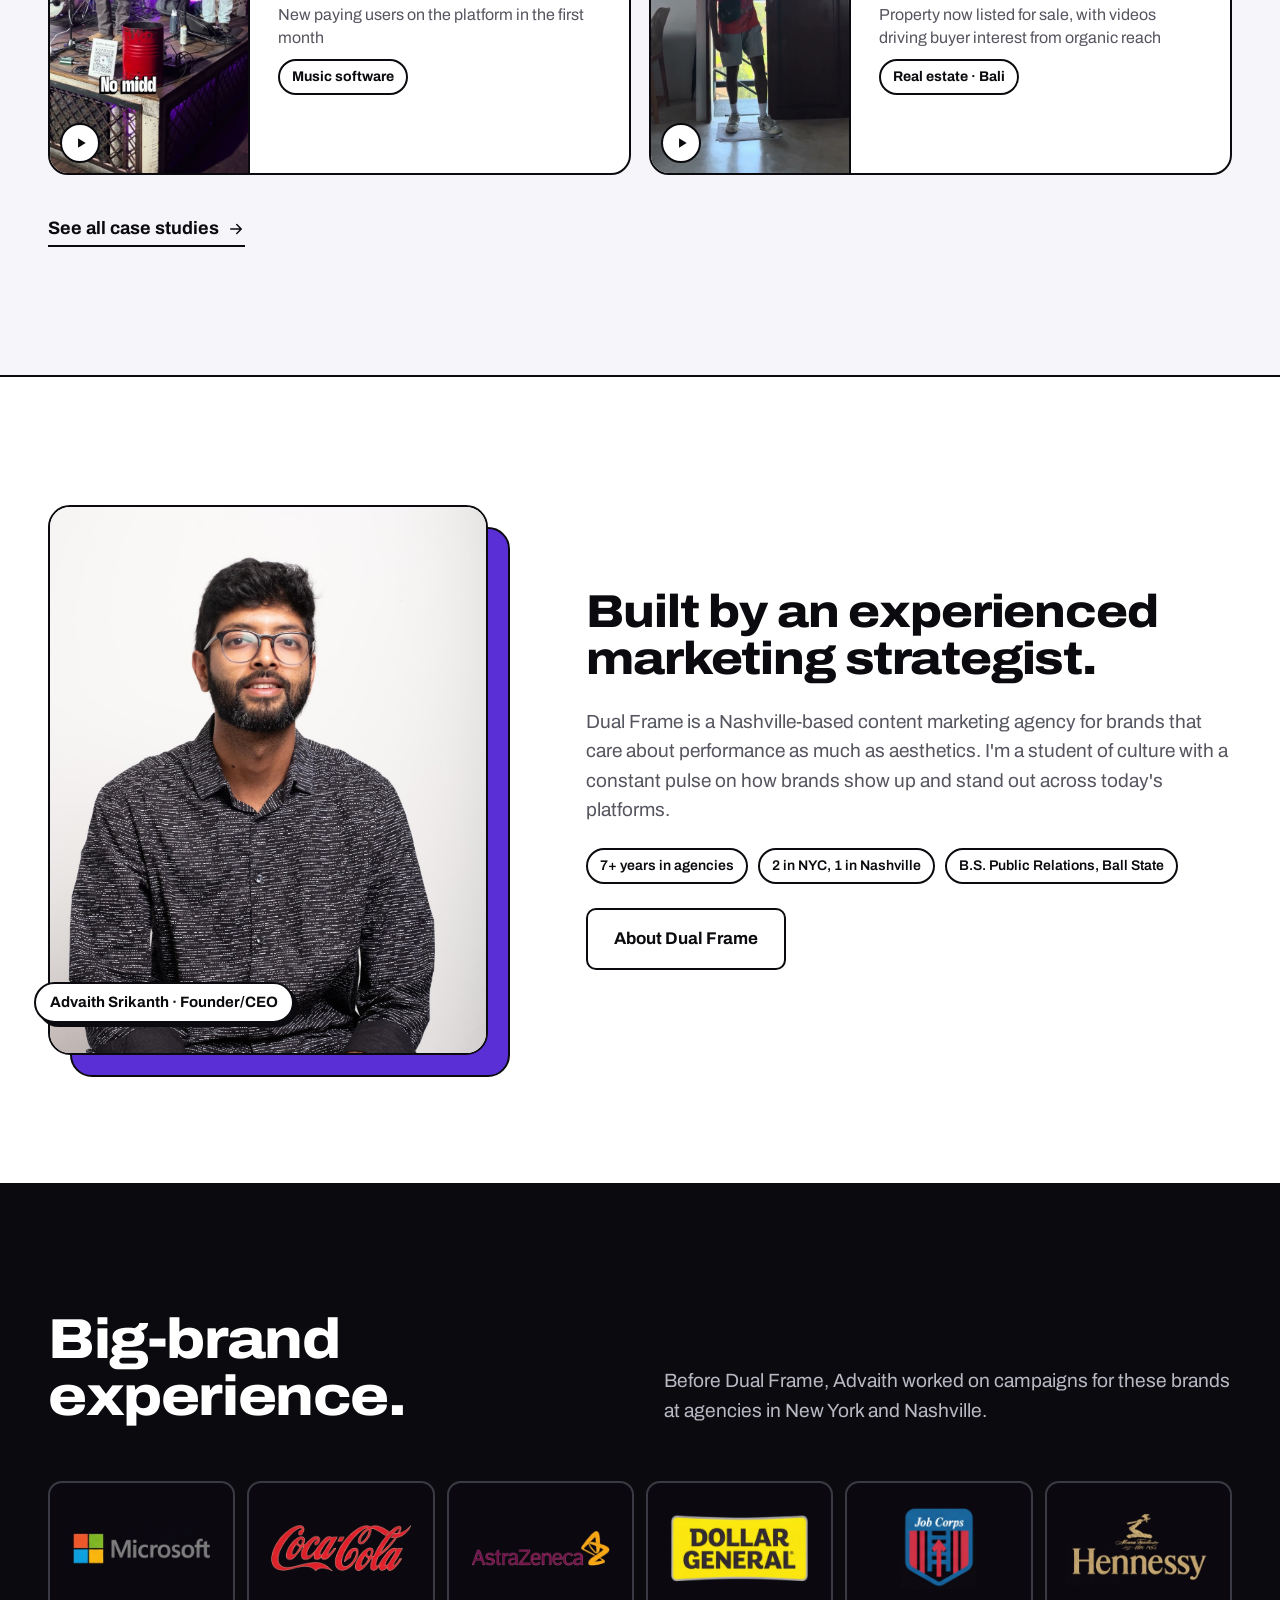
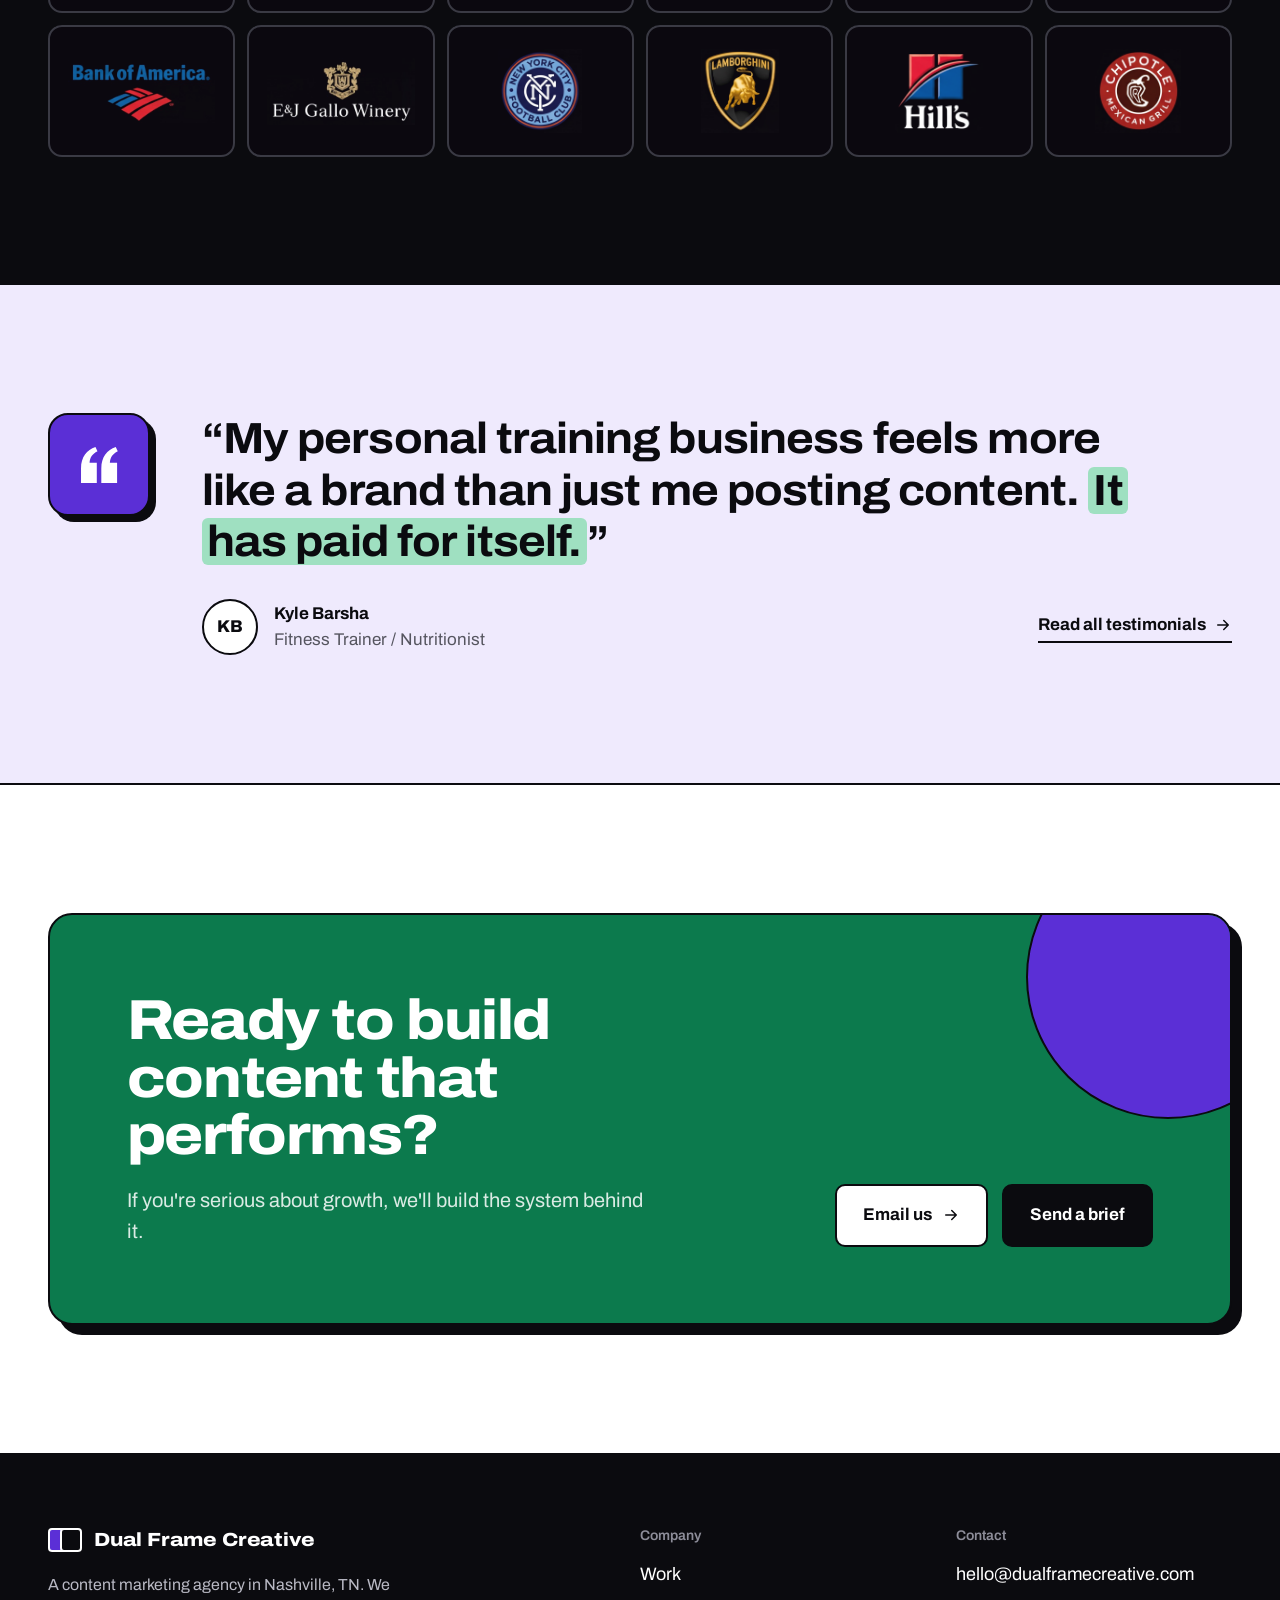
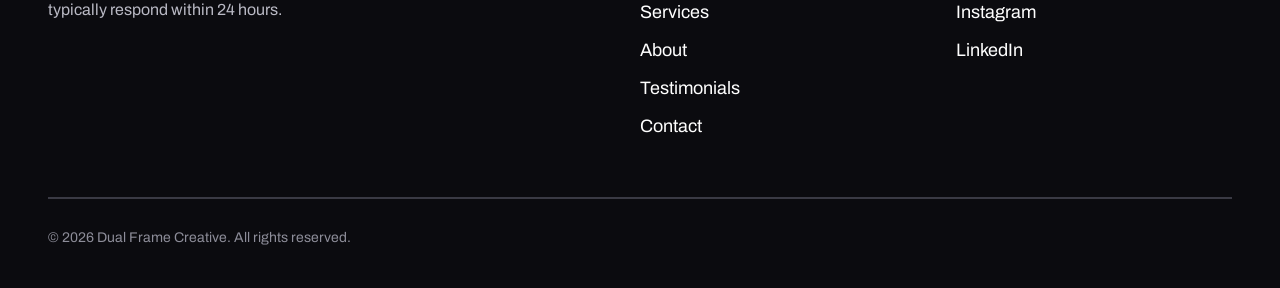
==== commit 32674511: "Redesign all six pages with a shared stylesheet and script Replace the per-page styles with one site" ====
--- a/index.html
+++ b/index.html
@@ -47,677 +47,247 @@
       ]
     }
     </script>
-
-    <link rel="preconnect" href="https://fonts.googleapis.com">
-    <link rel="preconnect" href="https://fonts.gstatic.com" crossorigin>
-    <link href="https://fonts.googleapis.com/css2?family=DM+Serif+Display:ital@0;1&family=DM+Sans:ital,wght@0,300;0,400;0,500;0,600;0,700;1,400&display=swap" rel="stylesheet">
-
-    <style>
-      :root {
-        --bg: #09090b;
-        --surface: #0f0f13;
-        --surface2: #141419;
-        --text: #f0f0f2;
-        --muted: rgba(240, 240, 242, 0.55);
-        --muted2: rgba(240, 240, 242, 0.3);
-        --border: rgba(255, 255, 255, 0.06);
-        --border-hover: rgba(255, 255, 255, 0.12);
-        --purple: #8b5cf6;
-        --purple-soft: rgba(139, 92, 246, 0.15);
-        --green: #00ff88;
-        --green-soft: rgba(0, 255, 136, 0.08);
-        --serif: 'DM Serif Display', Georgia, serif;
-        --sans: 'DM Sans', system-ui, -apple-system, sans-serif;
-      }
-
-      *, *::before, *::after { box-sizing: border-box; margin: 0; padding: 0; }
-      html { scroll-behavior: smooth; color-scheme: dark; }
-
-      body {
-        background: var(--bg);
-        color: var(--text);
-        font-family: var(--sans);
-        font-weight: 400;
-        line-height: 1.6;
-        -webkit-font-smoothing: antialiased;
-        overflow-x: hidden;
-      }
-
-      .container { max-width: 1100px; margin: 0 auto; padding: 0 24px; }
-      a { text-decoration: none; color: inherit; }
-
-      .fade-in { opacity: 0; transform: translateY(20px); animation: fadeUp 0.7s ease forwards; }
-      .fade-in.d1 { animation-delay: 0.1s; }
-      .fade-in.d2 { animation-delay: 0.2s; }
-      .fade-in.d3 { animation-delay: 0.3s; }
-      .fade-in.d4 { animation-delay: 0.4s; }
-      .fade-in.d5 { animation-delay: 0.5s; }
-      .fade-in.d6 { animation-delay: 0.6s; }
-      @keyframes fadeUp { to { opacity: 1; transform: translateY(0); } }
-
-      /* ========== NAV ========== */
-      .nav {
-        position: sticky; top: 0; z-index: 100;
-        padding: 10px 16px 0;
-      }
-      @media (min-width: 768px) { .nav { padding: 14px 24px 0; } }
-
-      .nav-inner {
-        display: flex; align-items: center; justify-content: space-between;
-        padding: 10px 20px;
-        max-width: 720px; margin: 0 auto;
-        border-radius: 100px;
-        border: 1px solid var(--border);
-        background: rgba(9, 9, 11, 0.7);
-        backdrop-filter: blur(20px); -webkit-backdrop-filter: blur(20px);
-      }
-
-      .brand {
-        display: flex; align-items: center; gap: 10px;
-        font-family: var(--serif); font-size: 13px; color: var(--text);
-        letter-spacing: -0.01em; white-space: nowrap;
-      }
-      @media (min-width: 768px) { .brand { font-size: 15px; } }
-      .brand-mark {
-        width: 30px; height: 30px; border-radius: 8px;
-        object-fit: contain;
-      }
-
-      .nav-links { display: none; gap: 28px; }
-      @media (min-width: 768px) { .nav-links { display: flex; } }
-      .nav-links a { color: var(--muted); font-size: 13px; font-weight: 500; transition: color 0.2s; }
-      .nav-links a:hover { color: var(--text); }
-
-      .nav-cta {
-        padding: 7px 18px; border-radius: 100px;
-        background: var(--purple); color: #fff;
-        font-size: 12px; font-weight: 600;
-        transition: all 0.2s; border: none; cursor: pointer;
-        white-space: nowrap;
-      }
-      .nav-cta:hover { box-shadow: 0 0 20px rgba(139, 92, 246, 0.35); }
-
-      /* ========== HERO ========== */
-      .hero-section {
-        padding: 0;
-        position: relative;
-        overflow: hidden;
-        min-height: 100vh;
-        display: flex;
-        align-items: center;
-        justify-content: center;
-        background: radial-gradient(ellipse at 50% 40%, #1a1a2e 0%, #09090b 70%);
-      }
-
-      .hero-video {
-        position: absolute; top: 0; left: 0;
-        width: 100%; height: 100%;
-        object-fit: cover;
-        z-index: 0;
-      }
-      .hero-video-mobile { display: block; }
-      .hero-video-desktop { display: none; }
-      @media (min-width: 768px) {
-        .hero-video-mobile { display: none; }
-        .hero-video-desktop { display: block; }
-      }
-
-      .hero-overlay {
-        position: absolute; top: 0; left: 0;
-        width: 100%; height: 100%;
-        background: linear-gradient(
-          180deg,
-          rgba(9,9,11,0.4) 0%,
-          rgba(9,9,11,0.6) 50%,
-          rgba(9,9,11,0.85) 100%
-        );
-        z-index: 1;
-        pointer-events: none;
-      }
-
-      .hero-content {
-        position: relative; z-index: 2;
-        text-align: center;
-        padding: 120px 24px 80px;
-        max-width: 700px;
-      }
-
-      .sound-toggle {
-        position: absolute; bottom: 28px; right: 28px;
-        z-index: 10; width: 44px; height: 44px;
-        border-radius: 50%; border: 1px solid rgba(255,255,255,0.15);
-        background: rgba(9,9,11,0.6); backdrop-filter: blur(12px);
-        cursor: pointer; display: flex; align-items: center; justify-content: center;
-        transition: all 0.25s ease;
-        color: var(--muted);
-      }
-      .sound-toggle:hover {
-        background: rgba(9,9,11,0.8); border-color: rgba(255,255,255,0.25);
-        color: var(--text);
-      }
-      .sound-toggle svg { width: 20px; height: 20px; fill: currentColor; }
-      .sound-toggle .icon-unmuted { display: none; }
-      .sound-toggle.is-unmuted .icon-muted { display: none; }
-      .sound-toggle.is-unmuted .icon-unmuted { display: block; }
-
-      /* Left column — text */
-      .hero-text { z-index: 2; position: relative; }
-
-      .hero-badge {
-        display: inline-flex; align-items: center; gap: 8px;
-        padding: 5px 14px 5px 10px; border-radius: 100px;
-        border: 1px solid var(--border);
-        background: rgba(255,255,255,0.03);
-        font-size: 11px; color: var(--muted); font-weight: 500;
-        margin-bottom: 24px;
-      }
-      .hero-badge-dot {
-        width: 6px; height: 6px; border-radius: 50%;
-        background: var(--green); box-shadow: 0 0 8px var(--green);
-        animation: pulse 2.5s ease infinite;
-      }
-      @keyframes pulse { 0%, 100% { opacity: 1; } 50% { opacity: 0.4; } }
-
-      /* ===== MOBILE LOGO (NEW) ===== */
-      .hero-logo-mobile {
-        display: block;
-        margin: 0 auto 28px;
-        max-width: 280px;
-        height: auto;
-      }
-      @media (min-width: 860px) {
-        .hero-logo-mobile { display: none; }
-      }
-
-      .hero-text h1 {
-        font-family: var(--serif); font-weight: 400;
-        font-size: clamp(32px, 5vw, 48px);
-        line-height: 1.1; letter-spacing: -0.03em;
-        margin-bottom: 16px;
-      }
-      .hero-text h1 em,
-      .hero-content h1 em {
-        font-style: italic;
-        background: linear-gradient(135deg, var(--purple), var(--green));
-        -webkit-background-clip: text; background-clip: text; color: transparent;
-      }
-
-      .hero-desc {
-        color: var(--muted); font-size: 14px; line-height: 1.7;
-        max-width: 340px; margin-bottom: 28px;
-      }
-
-      .hero-actions { display: flex; gap: 10px; flex-wrap: wrap; }
-
-      .btn {
-        display: inline-flex; align-items: center; gap: 8px;
-        padding: 11px 24px; border-radius: 100px;
-        font-size: 13px; font-weight: 600; font-family: var(--sans);
-        cursor: pointer; transition: all 0.25s ease; border: none;
-      }
-      .btn-primary { background: var(--purple); color: #fff; }
-      .btn-primary:hover { box-shadow: 0 0 24px rgba(139,92,246,0.3); transform: translateY(-1px); }
-      .btn-ghost { background: transparent; color: var(--text); border: 1px solid var(--border); }
-      .btn-ghost:hover { border-color: var(--border-hover); background: rgba(255,255,255,0.03); }
-      .btn-arrow { font-size: 14px; transition: transform 0.2s; }
-      .btn:hover .btn-arrow { transform: translateX(2px); }
-
-      .hero-note {
-        margin-top: 20px; font-size: 11px; color: var(--muted2);
-      }
-
-      /* ===== DESKTOP LOGO (REPLACES ORB) ===== */
-      .hero-logo-desktop-wrap {
-        display: none;
-      }
-      @media (min-width: 860px) {
-        .hero-logo-desktop-wrap {
-          display: flex;
-          align-items: center; justify-content: center;
-          padding: 0;
-          position: relative;
-        }
-      }
-      .hero-logo-desktop {
-        max-width: 500px;
-        height: auto;
-      }
-
-
-
-
-
-
-
-      /* ========== SECTION SHARED ========== */
-      section { padding: 80px 0; }
-      @media (min-width: 768px) { section { padding: 120px 0; } }
-
-      .section-tag {
-        font-size: 11px; font-weight: 600; letter-spacing: 0.15em;
-        text-transform: uppercase; color: var(--purple); margin-bottom: 16px;
-      }
-      .section-tag.center { text-align: center; }
-
-      .section-title {
-        font-family: var(--serif); font-weight: 400;
-        font-size: clamp(28px, 4.5vw, 42px);
-        letter-spacing: -0.02em; line-height: 1.15; margin-bottom: 16px;
-      }
-      .section-title.center { text-align: center; }
-
-      .section-desc {
-        color: var(--muted); font-size: 15px; line-height: 1.7;
-        max-width: 480px; margin-bottom: 48px;
-      }
-      .section-desc.center { text-align: center; margin-left: auto; margin-right: auto; }
-
-      /* ========== SERVICES — BENTO ========== */
-      .bento { display: grid; gap: 12px; grid-template-columns: 1fr; }
-      @media (min-width: 640px) { .bento { grid-template-columns: 1fr 1fr; } }
-      @media (min-width: 860px) { .bento { grid-template-columns: 1fr 1fr 1fr 1fr; } }
-
-      .bento-card {
-        padding: 28px; border-radius: 16px;
-        border: 1px solid var(--border); background: var(--surface);
-        transition: all 0.3s ease; position: relative; overflow: hidden;
-      }
-      .bento-card:hover { border-color: var(--border-hover); transform: translateY(-2px); }
-      @media (min-width: 860px) { .bento-card.wide { grid-column: span 2; } }
-
-      .bento-icon {
-        width: 40px; height: 40px; border-radius: 10px;
-        background: var(--purple-soft);
-        display: flex; align-items: center; justify-content: center;
-        margin-bottom: 20px; font-size: 18px;
-      }
-      .bento-card h3 { font-family: var(--serif); font-weight: 400; font-size: 18px; margin-bottom: 8px; }
-      .bento-card p { color: var(--muted); font-size: 13px; line-height: 1.6; }
-
-      /* ========== WORK ========== */
-      .work-grid { display: grid; gap: 12px; grid-template-columns: 1fr; }
-      @media (min-width: 640px) { .work-grid { grid-template-columns: 1fr 1fr 1fr; } }
-
-      .work-card {
-        border-radius: 16px; border: 1px solid var(--border);
-        background: var(--surface); overflow: hidden; transition: all 0.3s ease;
-      }
-      .work-card:hover { border-color: var(--border-hover); transform: translateY(-2px); }
-
-      .work-visual {
-        aspect-ratio: 16/10;
-        background: linear-gradient(135deg, rgba(139,92,246,0.06), rgba(0,255,136,0.03));
-        display: flex; align-items: center; justify-content: center;
-        border-bottom: 1px solid var(--border);
-      }
-      .work-visual span { font-size: 10px; letter-spacing: 0.15em; text-transform: uppercase; color: var(--muted2); }
-
-      .work-body { padding: 20px; }
-      .work-body h3 { font-family: var(--serif); font-size: 16px; font-weight: 400; margin-bottom: 4px; }
-      .work-body p { color: var(--muted); font-size: 13px; margin-bottom: 12px; }
-      .work-metric {
-        display: inline-block; padding: 4px 10px; border-radius: 6px;
-        background: var(--green-soft); color: var(--green); font-size: 12px; font-weight: 600;
-      }
-
-      /* ========== POV ========== */
-      .pov { border-top: 1px solid var(--border); }
-      .pov-grid { display: flex; flex-direction: column; gap: 48px; margin-top: 48px; }
-
-      .pov-text { color: var(--muted); font-size: 16px; line-height: 1.8; max-width: 620px; }
-      .pov-items { display: grid; grid-template-columns: 1fr; gap: 16px; }
-      @media (min-width: 768px) { .pov-items { grid-template-columns: 1fr 1fr 1fr; } }
-
-      .pov-item {
-        display: flex; gap: 16px; align-items: flex-start;
-        padding: 20px; border-radius: 14px;
-        border: 1px solid var(--border); background: var(--surface);
-      }
-      .pov-item-icon {
-        width: 36px; height: 36px; border-radius: 9px; flex-shrink: 0;
-        background: var(--green-soft);
-        display: flex; align-items: center; justify-content: center;
-        color: var(--green); font-size: 14px; font-weight: 700;
-      }
-      .pov-item h4 { font-family: var(--serif); font-weight: 400; font-size: 15px; margin-bottom: 2px; }
-      .pov-item p { color: var(--muted); font-size: 13px; }
-
-      /* ========== TESTIMONIALS ========== */
-      .testimonials-grid { display: grid; gap: 12px; grid-template-columns: 1fr; }
-      @media (min-width: 640px) { .testimonials-grid { grid-template-columns: 1fr 1fr 1fr; } }
-
-      .test-card {
-        padding: 28px; border-radius: 16px;
-        border: 1px solid var(--border); background: var(--surface);
-      }
-      .test-card blockquote { font-size: 14px; line-height: 1.7; color: rgba(240,240,242,0.8); margin: 0 0 20px; font-style: normal; }
-      .test-author { display: flex; align-items: center; gap: 10px; }
-      .test-avatar {
-        width: 32px; height: 32px; border-radius: 8px;
-        background: linear-gradient(135deg, rgba(139,92,246,0.25), rgba(0,255,136,0.15));
-      }
-      .test-author strong { font-size: 13px; font-weight: 600; display: block; }
-      .test-author span { font-size: 11px; color: var(--muted2); }
-
-      /* ========== CTA ========== */
-      .final-cta { text-align: center; position: relative; overflow: hidden; }
-      .cta-orb {
-        position: absolute; top: 50%; left: 50%; transform: translate(-50%, -50%);
-        width: 500px; height: 500px; border-radius: 50%;
-        background: radial-gradient(circle, rgba(139,92,246,0.12) 0%, transparent 65%);
-        filter: blur(50px); pointer-events: none;
-      }
-      .final-cta .section-title,
-      .final-cta .section-desc,
-      .final-cta .section-tag,
-      .final-cta .hero-actions { position: relative; z-index: 2; }
-
-      /* ========== FOOTER ========== */
-      .footer { border-top: 1px solid var(--border); padding: 48px 0 36px; }
-      .footer-inner { display: flex; flex-direction: column; gap: 32px; }
-      @media (min-width: 640px) { .footer-inner { flex-direction: row; justify-content: space-between; align-items: flex-start; } }
-
-      .footer-brand { font-family: var(--serif); font-size: 17px; }
-      .footer-brand span { display: block; color: var(--muted2); font-size: 13px; font-family: var(--sans); font-weight: 400; margin-top: 6px; }
-      .footer-links { display: flex; flex-wrap: wrap; gap: 20px 28px; }
-      .footer-links a { color: var(--muted); font-size: 13px; transition: color 0.2s; }
-      .footer-links a:hover { color: var(--text); }
-
-      .footer-bottom {
-        display: flex; flex-direction: column; gap: 16px;
-        margin-top: 32px; padding-top: 24px; border-top: 1px solid var(--border);
-      }
-      @media (min-width: 640px) { .footer-bottom { flex-direction: row; justify-content: space-between; align-items: center; } }
-      .footer-copy { color: var(--muted2); font-size: 11px; }
-
-      .social-link {
-        width: 34px; height: 34px; border-radius: 8px;
-        border: 1px solid var(--border);
-        display: inline-flex; align-items: center; justify-content: center;
-        color: var(--muted); transition: all 0.2s;
-      }
-      .social-link:hover { border-color: var(--border-hover); color: var(--text); }
-
-      .link-cta {
-        display: inline-flex; align-items: center; gap: 6px;
-        color: var(--purple); font-size: 13px; font-weight: 600; transition: gap 0.2s;
-      }
-      .link-cta:hover { gap: 10px; }
-
-      .divider { height: 1px; background: var(--border); margin: 0; border: none; }
-
-      .grad-text {
-        font-family: var(--serif); font-style: italic;
-        background: linear-gradient(135deg, var(--purple), var(--green));
-        -webkit-background-clip: text; background-clip: text; color: transparent;
-      }
-
-      @media (max-width: 639px) {
-        .bento-card { padding: 24px; }
-        .work-body { padding: 16px; }
-        .test-card { padding: 22px; }
-      }
-    </style>
+    <script>document.documentElement.classList.add('js')</script>
+    <link href="https://fonts.googleapis.com/css2?family=Archivo:wdth,wght@62..125,400..900&display=swap" rel="stylesheet">
+    <link rel="stylesheet" href="/site.css">
+    <meta name="theme-color" content="#09090b">
   </head>
-  <body>
-
-    <!-- ========== NAV ========== -->
-    <nav class="nav">
-      <div class="nav-inner">
-        <a class="brand" href="#">
-          <img class="brand-mark" src="logo_png_2.png" alt="Dual Frame Creative" width="30" height="30">
-          Dual Frame Creative
-        </a>
-        <div class="nav-links">
-          <a href="work.html">Work</a>
-          <a href="services.html">Services</a>
-          <a href="about.html">About</a>
-          <a href="contact.html">Contact</a>
-        </div>
-        <a class="nav-cta" href="contact.html">Book a Call</a>
-      </div>
-    </nav>
-
-    <main>
-
-      <!-- ========== HERO ========== -->
-      <section class="hero-section">
-        <video class="hero-video hero-video-desktop" muted loop playsinline preload="auto">
-          <source src="DualFrame.mp4" type="video/mp4">
-        </video>
-        <video class="hero-video hero-video-mobile" muted loop playsinline preload="auto">
-          <source src="DualFrameMobile.mp4" type="video/mp4">
-        </video>
-        <div class="hero-overlay"></div>
-
-        <button class="sound-toggle" id="soundToggle" aria-label="Toggle sound">
-          <svg class="icon-muted" viewBox="0 0 24 24"><path d="M16.5 12c0-1.77-1.02-3.29-2.5-4.03v2.21l2.45 2.45c.03-.2.05-.41.05-.63zm2.5 0c0 .94-.2 1.82-.54 2.64l1.51 1.51C20.63 14.91 21 13.5 21 12c0-4.28-2.99-7.86-7-8.77v2.06c2.89.86 5 3.54 5 6.71zM4.27 3L3 4.27 7.73 9H3v6h4l5 5v-6.73l4.25 4.25c-.67.52-1.42.93-2.25 1.18v2.06c1.38-.31 2.63-.95 3.69-1.81L19.73 21 21 19.73l-9-9L4.27 3zM12 4L9.91 6.09 12 8.18V4z"/></svg>
-          <svg class="icon-unmuted" viewBox="0 0 24 24"><path d="M3 9v6h4l5 5V4L7 9H3zm13.5 3c0-1.77-1.02-3.29-2.5-4.03v8.05c1.48-.73 2.5-2.25 2.5-4.02zM14 3.23v2.06c2.89.86 5 3.54 5 6.71s-2.11 5.85-5 6.71v2.06c4.01-.91 7-4.49 7-8.77s-2.99-7.86-7-8.77z"/></svg>
-        </button>
-
-        <div class="hero-content">
-          <div class="hero-badge fade-in d1">
-            <div class="hero-badge-dot"></div>
-            Content Marketing Agency
-          </div>
-
-          <h1 class="fade-in d2" style="text-align:center;">Content that doesn't just look good.<br><em>It performs.</em></h1>
-          <p class="hero-desc fade-in d3" style="text-align:center; margin-left:auto; margin-right:auto;">Strategy, short-form video, and execution built to compound. We help modern brands turn attention into momentum.</p>
-          <div class="hero-actions fade-in d4" style="justify-content:center;">
-            <a class="btn btn-primary" href="contact.html">Book a Call <span class="btn-arrow">&rarr;</span></a>
-            <a class="btn btn-ghost" href="work.html">View Work</a>
-          </div>
-          <p class="hero-note fade-in d5" style="text-align:center;">Built for founders, creators, and brands who want results.</p>
-        </div>
-      </section>
-
-      <!-- ========== SERVICES ========== -->
-      <section>
-        <div class="container">
-          <div class="section-tag center fade-in">Services</div>
-          <h2 class="section-title center fade-in d1">What we build</h2>
-          <p class="section-desc center fade-in d2">A systems approach to content&mdash;strategy, creation, and optimization working together.</p>
-
-          <div class="bento">
-            <div class="bento-card wide fade-in d2">
-              <div class="bento-icon">&#x1F4CB;</div>
-              <h3>Content Strategy</h3>
-              <p>Platform-specific planning and direction that makes execution easier. We map your goals to content that moves.</p>
-            </div>
-            <div class="bento-card wide fade-in d3">
-              <div class="bento-icon">&#x1F3AC;</div>
-              <h3>Content Creation</h3>
-              <p>Real-world + AI-assisted content, including static image creative, brand logos, and more. Brand-safe and built for modern attention. Every asset has a purpose.</p>
-            </div>
-            <div class="bento-card wide fade-in d4">
-              <div class="bento-icon">&#x1F4F1;</div>
-              <h3>Short-Form Video</h3>
-              <p>Editing optimized for retention, hooks, and conversion across every platform.</p>
-            </div>
-            <div class="bento-card wide fade-in d5">
-              <div class="bento-icon">&#x1F4C8;</div>
-              <h3>Performance + Optimization</h3>
-              <p>Tracking what works, improving what doesn't, scaling what performs.</p>
-            </div>
-          </div>
-
-          <div style="margin-top: 32px;">
-            <a class="link-cta" href="services.html">Explore all services <span>&rarr;</span></a>
-          </div>
-        </div>
-      </section>
-
-      <hr class="divider container">
-
-      <!-- ========== WORK ========== -->
-      <section>
-        <div class="container">
-          <div class="section-tag center fade-in">Work</div>
-          <h2 class="section-title center fade-in d1">Work that speaks.</h2>
-          <p class="section-desc center fade-in d2">We have experience working with some of the world's top brands.</p>
-
-          <div class="fade-in d2">
-            <img src="sponsors.png" alt="Clients and partners" width="1052" height="400" style="width:100%; height:auto; border-radius:16px;">
-          </div>
-
-        </div>
-      </section>
-
-      <!-- ========== POV ========== -->
-      <section class="pov">
-        <div class="container">
-          <div class="section-tag fade-in">Our POV</div>
-          <h2 class="section-title fade-in d1">Your content shouldn't depend on <em class="grad-text">motivation</em>.</h2>
-
-          <div class="pov-grid">
-            <div class="pov-text fade-in d2">
-              Most brands don't have a content problem&mdash;they have a system problem. Dual Frame builds content that looks premium, moves fast, and compounds over time.
-            </div>
-            <div class="pov-items">
-              <div class="pov-item fade-in d3">
-                <div class="pov-item-icon">&#x25CE;</div>
-                <div><h4>Strategy-first</h4><p>Every post has a job. No filler, no fluff.</p></div>
-              </div>
-              <div class="pov-item fade-in d4">
-                <div class="pov-item-icon">&#x26A1;</div>
-                <div><h4>Built for speed</h4><p>Output without chaos. Systems that scale.</p></div>
-              </div>
-              <div class="pov-item fade-in d5">
-                <div class="pov-item-icon">&#x2197;</div>
-                <div><h4>Designed to convert</h4><p>Attention is step one. Action is the goal.</p></div>
-              </div>
-            </div>
-          </div>
-        </div>
-      </section>
-
-      <hr class="divider container">
-
-      <!-- ========== TESTIMONIALS ========== -->
-      <section>
-        <div class="container">
-          <div class="section-tag center fade-in">Testimonials</div>
-          <h2 class="section-title center fade-in d1">What clients say</h2>
-          <p class="section-desc center fade-in d2">Fast communication. Clean execution. Strategy that actually shows up in the work.</p>
-
-          <div class="testimonials-grid">
-            <div class="test-card fade-in d2">
-              <blockquote>"Advaith (Founder/CEO of Dual Frame) and his team were professional to deal with and delivered exactly what was scoped. He promptly made small edits and ensured that the content was made to suit various audiences. Would recommend for anyone wanting high-quality content."</blockquote>
-              <div class="test-author">
-                <div class="test-avatar"></div>
-                <div><strong>Alchemy Studios, Real Estate Client</strong></div>
-              </div>
-            </div>
-            <div class="test-card fade-in d3">
-              <blockquote>"In just one month of working with Advaith (Founder/CEO of Dual Frame) I feel much more organized and comfortable posting new content. My personal training business feels more like a brand than just me posting content. It has paid for itself."</blockquote>
-              <div class="test-author">
-                <div class="test-avatar"></div>
-                <div><strong>Kyle Barsha, Fitness Trainer / Nutritionist</strong></div>
-              </div>
-            </div>
-            <div class="test-card fade-in d4">
-              <blockquote>"Advaith (Founder/CEO of Dual Frame) played a critical role in helping us develop a cohesive brand identity, define our mission, and translate that vision into a clear marketing strategy. One of the most talented and creative individuals I've worked with."</blockquote>
-              <div class="test-author">
-                <div class="test-avatar"></div>
-                <div><strong>HLTHi, Healthcare Client</strong></div>
-              </div>
-            </div>
-          </div>
-        </div>
-      </section>
-
-      <!-- ========== FINAL CTA ========== -->
-      <section class="final-cta">
-        <div class="container">
-          <div class="cta-orb"></div>
-          <div class="section-tag center fade-in">Let's talk</div>
-          <h2 class="section-title center fade-in d1">Ready to build content that <em class="grad-text">performs</em>?</h2>
-          <p class="section-desc center fade-in d2">If you're serious about growth, we'll build the system behind it.</p>
-          <div class="hero-actions fade-in d3" style="justify-content: center;">
-            <a class="btn btn-primary" href="contact.html">Book a Call <span class="btn-arrow">&rarr;</span></a>
-          </div>
-        </div>
-      </section>
-
-    </main>
-
-    <!-- ========== FOOTER ========== -->
-    <footer class="footer">
-      <div class="container">
-        <div class="footer-inner">
-          <div class="footer-brand">
-            Dual Frame Creative
-            <span>hello@dualframecreative.com</span>
-          </div>
-          <div class="footer-links">
-            <a href="work.html">Work</a>
-            <a href="services.html">Services</a>
-            <a href="about.html">About</a>
-            <a href="testimonials.html">Testimonials</a>
-            <a href="contact.html">Contact</a>
-          </div>
-        </div>
-        <div class="footer-bottom">
-          <div class="footer-copy">&copy; 2026 Dual Frame Creative. All rights reserved.</div>
-          <div style="display:flex; gap:8px;">
-            <a class="social-link" href="https://instagram.com/dual_frame_creative" target="_blank" aria-label="Instagram">
-              <svg width="16" height="16" fill="currentColor" viewBox="0 0 24 24"><path d="M12 2.163c3.204 0 3.584.012 4.85.07 3.252.148 4.771 1.691 4.919 4.919.058 1.265.069 1.645.069 4.849 0 3.205-.012 3.584-.069 4.849-.149 3.225-1.664 4.771-4.919 4.919-1.266.058-1.644.07-4.85.07-3.204 0-3.584-.012-4.849-.07-3.26-.149-4.771-1.699-4.919-4.92-.058-1.265-.07-1.644-.07-4.849 0-3.204.013-3.583.07-4.849.149-3.227 1.664-4.771 4.919-4.919 1.266-.057 1.645-.069 4.849-.069zm0-2.163c-3.259 0-3.667.014-4.947.072-4.358.2-6.78 2.618-6.98 6.98-.059 1.281-.073 1.689-.073 4.948 0 3.259.014 3.668.072 4.948.2 4.358 2.618 6.78 6.98 6.98 1.281.058 1.689.072 4.948.072 3.259 0 3.668-.014 4.948-.072 4.354-.2 6.782-2.618 6.979-6.98.059-1.28.073-1.689.073-4.948 0-3.259-.014-3.667-.072-4.947-.196-4.354-2.617-6.78-6.979-6.98-1.281-.059-1.69-.073-4.949-.073zm0 5.838c-3.403 0-6.162 2.759-6.162 6.162s2.759 6.163 6.162 6.163 6.162-2.759 6.162-6.163c0-3.403-2.759-6.162-6.162-6.162zm0 10.162c-2.209 0-4-1.79-4-4 0-2.209 1.791-4 4-4s4 1.791 4 4c0 2.21-1.791 4-4 4zm6.406-11.845c-.796 0-1.441.645-1.441 1.44s.645 1.44 1.441 1.44c.795 0 1.439-.645 1.439-1.44s-.644-1.44-1.439-1.44z"/></svg>
-            </a>
-            <a class="social-link" href="https://www.linkedin.com/in/advaith-srikanth-42453bb2" target="_blank" aria-label="LinkedIn">
-              <svg width="16" height="16" fill="currentColor" viewBox="0 0 24 24"><path d="M20.447 20.452h-3.554v-5.569c0-1.328-.027-3.037-1.852-3.037-1.853 0-2.136 1.445-2.136 2.939v5.667H9.351V9h3.414v1.561h.046c.477-.9 1.637-1.85 3.37-1.85 3.601 0 4.267 2.37 4.267 5.455v6.286zM5.337 7.433c-1.144 0-2.063-.926-2.063-2.065 0-1.138.92-2.063 2.063-2.063 1.14 0 2.064.925 2.064 2.063 0 1.139-.925 2.065-2.064 2.065zm1.782 13.019H3.555V9h3.564v11.452zM22.225 0H1.771C.792 0 0 .774 0 1.729v20.542C0 23.227.792 24 1.771 24h20.451C23.2 24 24 23.227 24 22.271V1.729C24 .774 23.2 0 22.222 0h.003z"/></svg>
-            </a>
-          </div>
-        </div>
-      </div>
-    </footer>
-
-    <script>
-      document.addEventListener('DOMContentLoaded', function() {
-        var desktopVideo = document.querySelector('.hero-video-desktop');
-        var mobileVideo = document.querySelector('.hero-video-mobile');
-        var btn = document.getElementById('soundToggle');
-        if (!btn) return;
-
-        function getVisibleVideo() {
-          if (window.innerWidth >= 768) return desktopVideo;
-          return mobileVideo;
-        }
-
-        // Ensure only the visible video plays muted, hidden video is paused
-        function syncVideos() {
-          var visible = getVisibleVideo();
-          var hidden = (visible === desktopVideo) ? mobileVideo : desktopVideo;
-          if (hidden) { hidden.pause(); hidden.muted = true; }
-          if (visible) {
-            visible.muted = true;
-            visible.setAttribute('muted', '');
-            var p = visible.play();
-            if (p && p.catch) p.catch(function(){});
-          }
-          btn.classList.remove('is-unmuted');
-        }
-
-        // Start playback on load and retry after short delay for mobile timing
-        syncVideos();
-        setTimeout(syncVideos, 500);
-        window.addEventListener('resize', syncVideos);
-
-        btn.addEventListener('click', function() {
-          var video = getVisibleVideo();
-          if (!video) return;
-          if (video.paused) {
-            video.muted = true;
-            video.play().then(function() {
-              video.muted = false;
-              btn.classList.add('is-unmuted');
-            }).catch(function(){});
-          } else {
-            video.muted = !video.muted;
-            btn.classList.toggle('is-unmuted', !video.muted);
-          }
-        });
-      });
-    </script>
-
-  </body>
+<body>
+<a class="skip" href="#main">Skip to content</a>
+<header class="nav">
+  <div class="wrap">
+    <a class="brand" href="/"><span class="mark" aria-hidden="true"><span></span><span></span></span>Dual Frame</a>
+    <ul class="nav-links">
+      <li><a href="/work.html">Work</a></li>
+      <li><a href="/services.html">Services</a></li>
+      <li><a href="/about.html">About</a></li>
+      <li><a href="/testimonials.html">Testimonials</a></li>
+      <li><a class="btn btn-dark" href="mailto:hello@dualframecreative.com">Email us</a></li>
+    </ul>
+    <button class="menu-btn" type="button" aria-expanded="false" aria-controls="menu">Menu</button>
+  </div>
+</header>
+<nav class="menu" id="menu" aria-label="Menu">
+  <a href="/index.html" aria-current="page">Home</a>
+  <a href="/work.html">Work</a>
+  <a href="/services.html">Services</a>
+  <a href="/about.html">About</a>
+  <a href="/testimonials.html">Testimonials</a>
+  <a href="/contact.html">Contact</a>
+  <a class="btn btn-light" href="mailto:hello@dualframecreative.com">Email us</a>
+</nav>
+<main id="main">
+  <section class="hero">
+    <div class="wrap">
+      <div class="hero-box">
+        <div class="hero-copy">
+          <span class="tag" style="align-self:flex-start">Content marketing agency · Nashville</span>
+          <h1>Content that doesn't just look good. <span class="purple">It performs.</span></h1>
+          <p class="lead">Strategy, short-form video, and execution built to compound. We help modern brands turn attention into momentum.</p>
+          <div class="actions" style="margin-top:8px">
+            <a class="btn btn-dark" href="mailto:hello@dualframecreative.com">Email us <svg viewBox="0 0 24 24" fill="none" stroke="currentColor" stroke-width="2" stroke-linecap="round" stroke-linejoin="round" aria-hidden="true"><path d="M5 12h14M13 6l6 6-6 6"/></svg></a>
+            <a class="btn btn-light" href="/work.html">View work</a>
+          </div>
+          <p class="note">Built for founders, creators, and brands who want results.</p>
+        </div>
+        <div class="hero-visual" aria-label="Client work">
+          <div class="phone one"><img src="/shorts/9QDUzuhbE8A.jpg" alt="HLTHi short-form video"></div>
+          <div class="phone two"><img src="/shorts/R8BZqQbBuXk.jpg" alt="Tiply short-form video"></div>
+          <div class="stat-card a"><b>~17k</b><span>HLTHi organic views<br>in 6 weeks, $0 ad spend</span></div>
+          <div class="stat-card b"><b>554</b><span>Tiply new paying users<br>in the first month</span></div>
+        </div>
+      </div>
+    </div>
+  </section>
+
+  <div style="margin-top:clamp(40px, 5vw, 64px)">
+  <div class="ticker " aria-hidden="true"><div class="ticker-track"><span><svg viewBox="0 0 24 24" fill="currentColor" aria-hidden="true"><path d="M12 1l2.6 8.4L23 12l-8.4 2.6L12 23l-2.6-8.4L1 12l8.4-2.6z"/></svg>Content strategy</span><span><svg viewBox="0 0 24 24" fill="currentColor" aria-hidden="true"><path d="M12 1l2.6 8.4L23 12l-8.4 2.6L12 23l-2.6-8.4L1 12l8.4-2.6z"/></svg>Content creation</span><span><svg viewBox="0 0 24 24" fill="currentColor" aria-hidden="true"><path d="M12 1l2.6 8.4L23 12l-8.4 2.6L12 23l-2.6-8.4L1 12l8.4-2.6z"/></svg>Short-form video</span><span><svg viewBox="0 0 24 24" fill="currentColor" aria-hidden="true"><path d="M12 1l2.6 8.4L23 12l-8.4 2.6L12 23l-2.6-8.4L1 12l8.4-2.6z"/></svg>Performance + optimization</span><span><svg viewBox="0 0 24 24" fill="currentColor" aria-hidden="true"><path d="M12 1l2.6 8.4L23 12l-8.4 2.6L12 23l-2.6-8.4L1 12l8.4-2.6z"/></svg>Results over reels</span><span><svg viewBox="0 0 24 24" fill="currentColor" aria-hidden="true"><path d="M12 1l2.6 8.4L23 12l-8.4 2.6L12 23l-2.6-8.4L1 12l8.4-2.6z"/></svg>Content strategy</span><span><svg viewBox="0 0 24 24" fill="currentColor" aria-hidden="true"><path d="M12 1l2.6 8.4L23 12l-8.4 2.6L12 23l-2.6-8.4L1 12l8.4-2.6z"/></svg>Content creation</span><span><svg viewBox="0 0 24 24" fill="currentColor" aria-hidden="true"><path d="M12 1l2.6 8.4L23 12l-8.4 2.6L12 23l-2.6-8.4L1 12l8.4-2.6z"/></svg>Short-form video</span><span><svg viewBox="0 0 24 24" fill="currentColor" aria-hidden="true"><path d="M12 1l2.6 8.4L23 12l-8.4 2.6L12 23l-2.6-8.4L1 12l8.4-2.6z"/></svg>Performance + optimization</span><span><svg viewBox="0 0 24 24" fill="currentColor" aria-hidden="true"><path d="M12 1l2.6 8.4L23 12l-8.4 2.6L12 23l-2.6-8.4L1 12l8.4-2.6z"/></svg>Results over reels</span></div></div>
+  </div>
+
+  <div class="wrap" style="padding-top:clamp(40px, 5vw, 64px)">
+    <div class="stats">
+      <div><b>~17k</b><span>Organic video views in 6 weeks, zero paid spend</span></div>
+      <div class="on-purple"><b>+226%</b><span>Organic Instagram views, month over month</span></div>
+      <div><b>554</b><span>New paying users on the platform in the first month</span></div>
+      <div class="on-black"><b>7+ yrs</b><span>Agency experience across NYC and Nashville</span></div>
+    </div>
+  </div>
+
+  <section class="block">
+    <div class="wrap">
+      <div class="head">
+        <h2>What we build</h2>
+        <p class="lead">A systems approach to content—strategy, creation, and optimization working together.</p>
+      </div>
+      <div class="bento">
+        <article class="tile tile-video lift">
+          <div class="copy">
+            <span class="tag">Short-form video</span>
+            <h3>Editing optimized for retention, hooks, and conversion.</h3>
+            <p>Across every platform.</p>
+          </div>
+          <div class="thumbs">
+            <img src="/shorts/vumfPkUYZEU.jpg" alt="Tiply short-form video" loading="lazy">
+            <img src="/shorts/Acjt0L_kBZM.jpg" alt="Alchemy Studios short-form video" loading="lazy">
+          </div>
+        </article>
+        <article class="tile tile-strategy lift">
+          <div style="display:flex;flex-direction:column;gap:16px">
+            <span class="tag">Content strategy</span>
+            <h3>Platform-specific planning and direction.</h3>
+            <p>Direction that makes execution easier. We map your goals to content that moves.</p>
+          </div>
+          <p class="big">Every post has a job. No filler, no fluff.</p>
+        </article>
+        <article class="tile tile-creation lift">
+          <span class="tag">Content creation</span>
+          <h3>Real-world + AI-assisted content.</h3>
+          <p>Static image creative, brand logos, and more. Brand-safe and built for modern attention.</p>
+        </article>
+        <article class="tile tile-perf lift">
+          <span class="tag">Performance + optimization</span>
+          <div class="num">+155%</div>
+          <small>HLTHi organic Facebook views, month over month</small>
+          <p>Tracking what works, improving what doesn't, scaling what performs.</p>
+        </article>
+      </div>
+      <a class="more" href="/services.html">Explore all services <svg viewBox="0 0 24 24" fill="none" stroke="currentColor" stroke-width="2" stroke-linecap="round" stroke-linejoin="round" aria-hidden="true"><path d="M5 12h14M13 6l6 6-6 6"/></svg></a>
+    </div>
+  </section>
+
+  <section class="block bg-paper rule-top rule-bottom">
+    <div class="wrap">
+      <div class="head">
+        <h2>Work that <span class="mark-green">speaks.</span></h2>
+        <p class="lead">Results over reels.</p>
+      </div>
+
+      <article class="feature lift">
+        <div class="feature-media">
+          <a class="clip" href="https://youtube.com/shorts/UDmhPwpA6v4" data-yt="UDmhPwpA6v4" aria-label="Play: HLTHi AI-generated brand awareness video"><img src="/shorts/UDmhPwpA6v4.jpg" alt="" loading="lazy"><span class="play-dot"><svg viewBox="0 0 24 24" fill="currentColor" aria-hidden="true"><path d="M7 4v16l13-8z"/></svg></span></a>
+          <a class="clip" href="https://youtube.com/shorts/Oq8B4BGlFHk" data-yt="Oq8B4BGlFHk" aria-label="Play: HLTHi AI user-generated-content video"><img src="/shorts/Oq8B4BGlFHk.jpg" alt="" loading="lazy"><span class="play-dot"><svg viewBox="0 0 24 24" fill="currentColor" aria-hidden="true"><path d="M7 4v16l13-8z"/></svg></span></a>
+          <a class="clip" href="https://youtube.com/shorts/9QDUzuhbE8A" data-yt="9QDUzuhbE8A" aria-label="Play: HLTHi organic telehealth awareness content"><img src="/shorts/9QDUzuhbE8A.jpg" alt="" loading="lazy"><span class="play-dot"><svg viewBox="0 0 24 24" fill="currentColor" aria-hidden="true"><path d="M7 4v16l13-8z"/></svg></span></a>
+        </div>
+        <div class="feature-body">
+          <div class="client"><strong>HLTHi</strong><span class="tag">Healthcare</span></div>
+          <p class="goal"><b>Goal:</b> new patient signups. Organic short-form content strategy for a telehealth company.</p>
+          <div class="figs">
+            <div><b>~17k</b><span>Organic views in 6 weeks, zero paid spend</span></div>
+            <div><b>+226%</b><span>Instagram views, month over month</span></div>
+            <div><b>+155%</b><span>Facebook views, month over month</span></div>
+          </div>
+        </div>
+      </article>
+
+      <div class="pair">
+        <article class="case lift">
+          <a class="clip" href="https://youtube.com/shorts/fw9wHec1QK4" data-yt="fw9wHec1QK4" aria-label="Play: Tiply brand launch video"><img src="/shorts/fw9wHec1QK4.jpg" alt="" loading="lazy"><span class="play-dot"><svg viewBox="0 0 24 24" fill="currentColor" aria-hidden="true"><path d="M7 4v16l13-8z"/></svg></span></a>
+          <div class="case-body">
+            <strong>Tiply</strong>
+            <div class="case-figure purple">554</div>
+            <p class="case-label">New paying users on the platform in the first month</p>
+            <span class="tag" style="align-self:flex-start">Music software</span>
+          </div>
+        </article>
+        <article class="case lift">
+          <a class="clip" href="https://youtube.com/shorts/V0RYzz0GIPM" data-yt="V0RYzz0GIPM" aria-label="Play: Alchemy Studios property showcase, Ubud, Bali"><img src="/shorts/V0RYzz0GIPM.jpg" alt="" loading="lazy"><span class="play-dot"><svg viewBox="0 0 24 24" fill="currentColor" aria-hidden="true"><path d="M7 4v16l13-8z"/></svg></span></a>
+          <div class="case-body">
+            <strong>Alchemy Studios</strong>
+            <div class="case-figure green">For sale</div>
+            <p class="case-label">Property now listed for sale, with videos driving buyer interest from organic reach</p>
+            <span class="tag" style="align-self:flex-start">Real estate · Bali</span>
+          </div>
+        </article>
+      </div>
+      <a class="more" href="/work.html">See all case studies <svg viewBox="0 0 24 24" fill="none" stroke="currentColor" stroke-width="2" stroke-linecap="round" stroke-linejoin="round" aria-hidden="true"><path d="M5 12h14M13 6l6 6-6 6"/></svg></a>
+    </div>
+  </section>
+
+  <section class="block">
+    <div class="wrap founder-grid">
+      <div class="frames">
+        <img src="/founder-photo.png" alt="Advaith Srikanth, founder of Dual Frame Creative" loading="lazy">
+        <span class="tag">Advaith Srikanth · Founder/CEO</span>
+      </div>
+      <div class="founder-copy">
+        <h2>Built by an experienced marketing strategist.</h2>
+        <p>Dual Frame is a Nashville-based content marketing agency for brands that care about performance as much as aesthetics. I'm a student of culture with a constant pulse on how brands show up and stand out across today's platforms.</p>
+        <div class="facts">
+          <span class="tag">7+ years in agencies</span>
+          <span class="tag">2 in NYC, 1 in Nashville</span>
+          <span class="tag">B.S. Public Relations, Ball State</span>
+        </div>
+        <div><a class="btn btn-light" href="/about.html">About Dual Frame</a></div>
+      </div>
+    </div>
+  </section>
+
+  <section class="block bg-black">
+    <div class="wrap">
+      <div class="head">
+        <h2>Big-brand experience.</h2>
+        <p class="lead">Before Dual Frame, Advaith worked on campaigns for these brands at agencies in New York and Nashville.</p>
+      </div>
+      <div class="brand-grid">
+        <span><img src="/brands/microsoft.jpg" alt="Microsoft" loading="lazy"></span>
+        <span><img src="/brands/cocacola.jpg" alt="Coca-Cola" loading="lazy"></span>
+        <span><img src="/brands/astrazeneca.jpg" alt="AstraZeneca" loading="lazy"></span>
+        <span><img src="/brands/dollargeneral.jpg" alt="Dollar General" loading="lazy"></span>
+        <span><img src="/brands/jobcorps.jpg" alt="Job Corps" loading="lazy"></span>
+        <span><img src="/brands/hennessy.jpg" alt="Hennessy" loading="lazy"></span>
+        <span><img src="/brands/bankofamerica.jpg" alt="Bank of America" loading="lazy"></span>
+        <span><img src="/brands/ejgallo.jpg" alt="E&amp;J Gallo Winery" loading="lazy"></span>
+        <span><img src="/brands/nycfc.jpg" alt="New York City FC" loading="lazy"></span>
+        <span><img src="/brands/lamborghini.jpg" alt="Lamborghini" loading="lazy"></span>
+        <span><img src="/brands/hills.jpg" alt="Hill's" loading="lazy"></span>
+        <span><img src="/brands/chipotle.jpg" alt="Chipotle" loading="lazy"></span>
+      </div>
+    </div>
+  </section>
+
+  <section class="block bg-lilac rule-bottom">
+    <div class="wrap quote-grid">
+      <div class="qmark" aria-hidden="true"><svg viewBox="0 0 24 24" fill="currentColor" aria-hidden="true"><path d="M4 20v-6.5C4 8.4 6.6 5.3 10.4 4l.9 1.9C9 7 7.9 8.8 7.8 11H11v9H4zm9 0v-6.5c0-5.1 2.6-8.2 6.4-9.5l.9 1.9C18 7 16.9 8.8 16.8 11H20v9h-7z"/></svg></div>
+      <figure>
+        <blockquote class="big-quote">“My personal training business feels more like a brand than just me posting content. <span class="mark-green">It has paid for itself.</span>”</blockquote>
+        <figcaption class="cite"><span class="initials">KB</span><div><b>Kyle Barsha</b><span>Fitness Trainer / Nutritionist</span></div><a class="more" href="/testimonials.html">Read all testimonials <svg viewBox="0 0 24 24" fill="none" stroke="currentColor" stroke-width="2" stroke-linecap="round" stroke-linejoin="round" aria-hidden="true"><path d="M5 12h14M13 6l6 6-6 6"/></svg></a></figcaption>
+      </figure>
+    </div>
+  </section>
+
+  <section class="cta">
+    <div class="wrap">
+      <div class="cta-box ">
+        <div>
+          <h2>Ready to build content that performs?</h2>
+          <p>If you're serious about growth, we'll build the system behind it.</p>
+        </div>
+        <div class="actions">
+          <a class="btn btn-light" href="mailto:hello@dualframecreative.com">Email us <svg viewBox="0 0 24 24" fill="none" stroke="currentColor" stroke-width="2" stroke-linecap="round" stroke-linejoin="round" aria-hidden="true"><path d="M5 12h14M13 6l6 6-6 6"/></svg></a>
+          <a class="btn btn-dark" href="/contact.html">Send a brief</a>
+        </div>
+      </div>
+    </div>
+  </section>
+
+</main>
+<footer>
+  <div class="wrap">
+    <div class="foot">
+      <div>
+        <a class="brand" href="/"><span class="mark" aria-hidden="true"><span></span><span></span></span>Dual Frame Creative</a>
+        <p>A content marketing agency in Nashville, TN. We typically respond within 24 hours.</p>
+      </div>
+      <div><h4>Company</h4><ul><li><a href="/work.html">Work</a></li><li><a href="/services.html">Services</a></li><li><a href="/about.html">About</a></li><li><a href="/testimonials.html">Testimonials</a></li><li><a href="/contact.html">Contact</a></li></ul></div>
+      <div><h4>Contact</h4><ul><li><a href="mailto:hello@dualframecreative.com">hello@dualframecreative.com</a></li><li><a href="https://instagram.com/dual_frame_creative">Instagram</a></li><li><a href="https://www.linkedin.com/in/advaith-srikanth-42453bb2">LinkedIn</a></li></ul></div>
+    </div>
+    <p class="legal">&copy; 2026 Dual Frame Creative. All rights reserved.</p>
+  </div>
+</footer>
+<dialog class="player" id="player" aria-label="Client video">
+  <button class="player-close" type="button" aria-label="Close video">&times;</button>
+  <div class="player-frame"></div>
+</dialog>
+<script src="/site.js" defer></script>
+</body>
 </html>
--- a/site.css
+++ b/site.css
@@ -0,0 +1,557 @@
+/* Dual Frame Creative — shared styles.
+   White ground, black 2px borders, one purple, one green. Hard black shadows on hover. */
+
+:root {
+  --black: #0b0b0f;
+  --white: #ffffff;
+  --paper: #f6f5fa;
+  --lilac: #efeafd;
+  --purple: #5b2fd6;
+  --purple-dark: #4320a8;
+  --purple-soft: #c9b8ff;
+  --green: #0c7a4d;
+  --green-soft: #9fe0c1;
+  --grey: #55555f;
+  --logo-bg: #0b080f;
+  --dots: radial-gradient(rgba(255,255,255,.16) 1.5px, transparent 1.5px);
+  --dots-dark: radial-gradient(rgba(11,11,15,.12) 1.5px, transparent 1.5px);
+  --line: 2px solid var(--black);
+  --wrap: 1280px;
+  --pad: clamp(20px, 4vw, 48px);
+}
+* { box-sizing: border-box; margin: 0; padding: 0; }
+html { -webkit-text-size-adjust: 100%; scroll-behavior: smooth; scroll-padding-top: 100px; }
+body {
+  font-family: "Archivo", system-ui, sans-serif;
+  font-size: 18px;
+  line-height: 1.55;
+  color: var(--black);
+  background: var(--white);
+  overflow-x: hidden;
+}
+img { display: block; max-width: 100%; }
+a { color: inherit; }
+button { font: inherit; color: inherit; cursor: pointer; }
+.wrap { max-width: var(--wrap); margin: 0 auto; padding: 0 var(--pad); }
+::selection { background: var(--purple); color: var(--white); }
+:focus-visible { outline: 3px solid var(--purple); outline-offset: 3px; }
+.skip { position: absolute; left: -9999px; top: 12px; z-index: 50; background: var(--black); color: var(--white); padding: 10px 16px; border-radius: 8px; }
+.skip:focus { left: 12px; }
+.dots { background-image: var(--dots); background-size: 22px 22px; }
+.dots-dark { background-image: var(--dots-dark); background-size: 22px 22px; }
+
+/* Type */
+h1, h2, h3 { font-stretch: 112%; font-weight: 800; letter-spacing: -0.025em; line-height: 1.02; }
+h1 { font-size: clamp(42px, 5.4vw, 80px); }
+h1.mega { font-size: clamp(52px, 8vw, 120px); line-height: .95; }
+h2 { font-size: clamp(36px, 4.4vw, 64px); }
+h3 { font-size: clamp(24px, 2vw, 30px); letter-spacing: -0.015em; line-height: 1.1; }
+.lead { font-size: clamp(19px, 1.5vw, 22px); color: var(--grey); max-width: 34em; }
+.tag {
+  display: inline-block;
+  font-size: 14px; font-weight: 700; line-height: 1.4;
+  padding: 6px 12px;
+  border: var(--line);
+  border-radius: 999px;
+  background: var(--white);
+  color: var(--black);
+  text-decoration: none;
+}
+a.tag:hover { background: var(--black); color: var(--white); }
+.purple { color: var(--purple); }
+.green { color: var(--green); }
+.mark-green { background: var(--green-soft); padding: 0 .12em; border-radius: 6px; -webkit-box-decoration-break: clone; box-decoration-break: clone; }
+.mark-purple { background: var(--purple-soft); padding: 0 .12em; border-radius: 6px; -webkit-box-decoration-break: clone; box-decoration-break: clone; }
+.num { font-weight: 800; font-stretch: 112%; letter-spacing: -0.03em; line-height: 1; font-variant-numeric: tabular-nums; }
+
+/* Lift on hover: the one signature move */
+.lift { transition: transform .18s ease-out, box-shadow .18s ease-out; }
+.lift:hover { transform: translate(-4px, -4px); box-shadow: 6px 6px 0 var(--black); }
+.shadow { box-shadow: 8px 8px 0 var(--black); }
+
+/* Buttons */
+.btn {
+  display: inline-flex; align-items: center; gap: 10px;
+  font: inherit; font-weight: 700; font-size: 17px;
+  padding: 16px 26px;
+  border: var(--line);
+  border-radius: 10px;
+  text-decoration: none;
+  transition: background-color .15s, color .15s, transform .15s, box-shadow .15s;
+}
+.btn:hover { transform: translate(-3px, -3px); box-shadow: 4px 4px 0 var(--black); }
+.btn:active { transform: none; box-shadow: none; }
+.btn-dark { background: var(--black); color: var(--white); }
+.btn-dark:hover { background: var(--purple); }
+.btn-light { background: var(--white); color: var(--black); }
+.btn-purple { background: var(--purple); color: var(--white); }
+.btn-purple:hover { background: var(--purple-dark); }
+.btn svg { width: 18px; height: 18px; }
+.more { display: inline-flex; gap: 8px; align-items: center; margin-top: 40px; font-weight: 700; text-decoration: none; border-bottom: 2px solid currentColor; padding-bottom: 2px; }
+.more:hover { color: var(--purple); }
+
+/* Nav */
+.nav { border-bottom: var(--line); background: var(--white); position: sticky; top: 0; z-index: 20; }
+.nav .wrap { display: flex; align-items: center; justify-content: space-between; height: 80px; }
+.brand { display: flex; align-items: center; gap: 12px; text-decoration: none; font-weight: 800; font-stretch: 115%; font-size: 19px; letter-spacing: -0.01em; }
+.mark { position: relative; width: 34px; height: 24px; flex: none; }
+.mark span { position: absolute; top: 0; width: 22px; height: 24px; border: var(--line); border-radius: 4px; }
+.mark span:first-child { left: 0; background: var(--purple); }
+.mark span:last-child { right: 0; background: var(--white); }
+.nav-links { display: flex; align-items: center; gap: 32px; list-style: none; }
+.nav-links a:not(.btn) { text-decoration: none; font-weight: 600; font-size: 16px; padding: 4px 0; border-bottom: 2px solid transparent; }
+.nav-links a:not(.btn):hover { color: var(--purple); }
+.nav-links a[aria-current="page"] { border-bottom-color: var(--purple); }
+.nav .btn { padding: 11px 20px; font-size: 16px; }
+.menu-btn { display: none; font-weight: 700; background: var(--white); border: var(--line); border-radius: 10px; padding: 9px 16px; }
+.menu {
+  position: fixed; inset: 68px 0 0; z-index: 19;
+  background: var(--purple); background-image: var(--dots); background-size: 22px 22px;
+  border-top: var(--line);
+  padding: 32px var(--pad);
+  display: none; flex-direction: column; gap: 6px;
+}
+.menu.open { display: flex; }
+.menu a { color: var(--white); text-decoration: none; font-size: 40px; font-weight: 800; font-stretch: 112%; letter-spacing: -0.02em; padding: 6px 0; }
+.menu a[aria-current="page"] { color: var(--green-soft); }
+.menu .btn { margin-top: 24px; align-self: flex-start; font-size: 18px; }
+
+/* Home hero */
+.hero { padding: clamp(32px, 4vw, 56px) 0 0; }
+.hero-box { display: grid; grid-template-columns: 3fr 2fr; border: var(--line); border-radius: 20px; overflow: hidden; }
+.hero-copy { padding: clamp(28px, 5vw, 72px); display: flex; flex-direction: column; gap: 28px; justify-content: center; }
+.hero-copy .note { font-size: 15px; color: var(--grey); }
+.actions { display: flex; flex-wrap: wrap; gap: 14px; }
+.hero-visual {
+  background-color: var(--purple); background-image: var(--dots); background-size: 22px 22px;
+  border-left: var(--line);
+  position: relative;
+  min-height: 600px;
+  display: flex; align-items: center; justify-content: center;
+}
+.phone {
+  width: 210px; aspect-ratio: 9 / 16;
+  border: 3px solid var(--black);
+  border-radius: 26px;
+  overflow: hidden;
+  background: var(--black);
+  position: absolute;
+  box-shadow: 8px 8px 0 var(--black);
+}
+.phone img { width: 100%; height: 100%; object-fit: cover; }
+.phone.one { transform: translate(-58px, -18px) rotate(-4deg); }
+.phone.two { transform: translate(78px, 26px) rotate(3deg); }
+.stat-card {
+  position: absolute;
+  background: var(--white);
+  border: var(--line);
+  border-radius: 14px;
+  padding: 14px 18px;
+  min-width: 200px;
+  box-shadow: 5px 5px 0 var(--black);
+  z-index: 2;
+}
+.stat-card b { display: block; font-size: 34px; font-weight: 800; font-stretch: 112%; letter-spacing: -0.02em; line-height: 1.05; font-variant-numeric: tabular-nums; }
+.stat-card span { font-size: 14px; color: var(--grey); line-height: 1.35; display: block; }
+.stat-card.a { top: 48px; left: 28px; transform: rotate(-2deg); }
+.stat-card.a b { color: var(--green); }
+.stat-card.b { bottom: 44px; right: 28px; transform: rotate(2deg); }
+.stat-card.b b { color: var(--purple); }
+
+/* Ticker */
+.ticker { background: var(--black); color: var(--white); border-top: var(--line); border-bottom: var(--line); overflow: hidden; }
+.ticker.purple-band { background: var(--purple); }
+.ticker-track { display: flex; width: max-content; animation: ticker 38s linear infinite; }
+.ticker-track span { display: flex; align-items: center; gap: 28px; padding: 22px 14px; font-size: clamp(22px, 2.4vw, 34px); font-weight: 800; font-stretch: 112%; letter-spacing: -0.02em; white-space: nowrap; }
+.ticker-track svg { width: 26px; height: 26px; flex: none; }
+.ticker-track span:nth-child(odd) svg { color: var(--green-soft); }
+.ticker-track span:nth-child(even) svg { color: var(--purple-soft); }
+.ticker.purple-band .ticker-track span:nth-child(even) svg { color: var(--white); }
+@keyframes ticker { to { transform: translateX(-50%); } }
+
+/* Stats strip */
+.stats { display: grid; grid-template-columns: repeat(4, 1fr); border: var(--line); border-radius: 20px; overflow: hidden; }
+.stats.three { grid-template-columns: repeat(3, 1fr); }
+.stats > div { padding: 30px 30px 32px; border-left: var(--line); }
+.stats > div:first-child { border-left: 0; }
+.stats b { display: block; font-size: clamp(40px, 3.8vw, 56px); font-weight: 800; font-stretch: 112%; letter-spacing: -0.03em; line-height: 1; font-variant-numeric: tabular-nums; }
+.stats span { display: block; margin-top: 12px; font-size: 15px; color: var(--grey); line-height: 1.4; }
+.on-purple { background: var(--purple); color: var(--white); }
+.on-purple span, .on-purple p { color: #e4dcff; }
+.on-black { background: var(--black); color: var(--white); }
+.on-black span, .on-black p { color: #b9b9c4; }
+.on-green { background: var(--green); color: var(--white); }
+.on-green span, .on-green p { color: #d4efe2; }
+.on-lilac { background: var(--lilac); }
+
+/* Sections */
+section.block { padding: clamp(80px, 10vw, 136px) 0; }
+.head { display: grid; grid-template-columns: 1fr 1fr; gap: 48px; align-items: end; margin-bottom: 56px; }
+.head .lead { justify-self: end; }
+.rule-top { border-top: var(--line); }
+.rule-bottom { border-bottom: var(--line); }
+.bg-paper { background: var(--paper); }
+.bg-lilac { background: var(--lilac); }
+.bg-black { background: var(--black); color: var(--white); }
+.bg-black .lead { color: #b9b9c4; }
+
+/* Inner page hero */
+.page-hero { border-bottom: var(--line); position: relative; overflow: hidden; }
+.page-hero .wrap { padding-top: clamp(56px, 8vw, 112px); padding-bottom: clamp(56px, 8vw, 112px); }
+.page-hero .tag { margin-bottom: 28px; }
+.page-hero .lead { margin-top: 28px; }
+.page-hero.on-purple { background-image: var(--dots); background-size: 22px 22px; }
+.page-hero.on-purple .lead, .page-hero.on-black .lead { color: inherit; opacity: .85; }
+.hero-split { display: grid; grid-template-columns: 7fr 5fr; gap: clamp(32px, 5vw, 80px); align-items: center; }
+
+/* Services bento (home) */
+.bento { display: grid; grid-template-columns: repeat(3, 1fr); gap: 18px; }
+.tile { border: var(--line); border-radius: 20px; padding: clamp(26px, 3vw, 40px); display: flex; flex-direction: column; gap: 16px; position: relative; overflow: hidden; }
+.tile p { font-size: 17px; color: var(--grey); max-width: 30em; }
+.tile .tag { align-self: flex-start; }
+.tile-video { grid-column: span 2; background-color: var(--purple); background-image: var(--dots); background-size: 22px 22px; color: var(--white); display: grid; grid-template-columns: 1.2fr 1fr; gap: 24px; align-items: center; min-height: 360px; }
+.tile-video p { color: #e4dcff; }
+.tile-video .copy { display: flex; flex-direction: column; gap: 16px; }
+.tile-video .thumbs { display: flex; gap: 14px; justify-content: flex-end; }
+.tile-video .thumbs img { width: 46%; max-width: 150px; aspect-ratio: 9 / 16; object-fit: cover; border: var(--line); border-radius: 14px; }
+.tile-video .thumbs img:first-child { transform: rotate(-3deg) translateY(10px); }
+.tile-video .thumbs img:last-child { transform: rotate(3deg); }
+.tile-strategy { grid-row: span 2; background: var(--black); color: var(--white); justify-content: space-between; }
+.tile-strategy p { color: #b9b9c4; }
+.tile-strategy .big { font-size: clamp(30px, 2.8vw, 42px); font-weight: 800; font-stretch: 112%; letter-spacing: -0.02em; line-height: 1.05; color: var(--green-soft); }
+.tile-creation { background: var(--white); }
+.tile-perf { background: var(--green); color: var(--white); }
+.tile-perf p { color: #d4efe2; }
+.tile-perf .num { font-size: clamp(48px, 4.6vw, 68px); }
+.tile-perf small { font-size: 14px; color: #d4efe2; display: block; margin-top: -8px; }
+
+/* Clips: press to play */
+.clip { position: relative; display: block; border: var(--line); border-radius: 16px; overflow: hidden; background: var(--black); aspect-ratio: 9 / 16; padding: 0; text-align: left; }
+.clip img { width: 100%; height: 100%; object-fit: cover; transition: transform .3s ease-out; }
+.clip:hover img { transform: scale(1.03); }
+.clip .play-dot { position: absolute; left: 10px; bottom: 10px; width: 40px; height: 40px; border-radius: 50%; background: var(--white); color: var(--black); border: var(--line); display: grid; place-items: center; transition: background-color .15s, color .15s; }
+.play-dot svg { width: 14px; height: 14px; margin-left: 2px; }
+.clip:hover .play-dot { background: var(--purple); color: var(--white); }
+.clip-cap { display: block; margin-top: 10px; font-size: 14px; font-weight: 600; color: var(--grey); line-height: 1.35; }
+
+/* Work (home) */
+.feature { display: grid; grid-template-columns: 1.1fr 1fr; border: var(--line); border-radius: 20px; overflow: hidden; background: var(--white); margin-bottom: 18px; }
+.feature-media { background: var(--lilac); border-right: var(--line); padding: 36px; display: flex; gap: 16px; align-items: center; justify-content: center; }
+.feature-media .clip { flex: 1; max-width: 180px; }
+.feature-media .clip:nth-child(2) { transform: translateY(-18px); }
+.feature-body { padding: clamp(28px, 4vw, 52px); display: flex; flex-direction: column; gap: 18px; justify-content: center; }
+.client { display: flex; gap: 12px; align-items: center; flex-wrap: wrap; }
+.client strong { font-size: 28px; font-weight: 800; font-stretch: 112%; }
+.goal { font-size: 17px; color: var(--grey); }
+.goal b { color: var(--black); }
+.figs { display: grid; grid-template-columns: repeat(3, 1fr); border: var(--line); border-radius: 14px; overflow: hidden; margin-top: 8px; }
+.figs > div { padding: 18px 16px; border-left: var(--line); }
+.figs > div:first-child { border-left: 0; background: var(--green); color: var(--white); }
+.figs > div:first-child span { color: #d4efe2; }
+.figs b { display: block; font-size: clamp(28px, 2.6vw, 38px); font-weight: 800; font-stretch: 112%; letter-spacing: -0.02em; line-height: 1; font-variant-numeric: tabular-nums; }
+.figs span { display: block; margin-top: 8px; font-size: 14px; color: var(--grey); line-height: 1.35; }
+.pair { display: grid; grid-template-columns: 1fr 1fr; gap: 18px; }
+.case { display: grid; grid-template-columns: 200px 1fr; border: var(--line); border-radius: 20px; overflow: hidden; background: var(--white); }
+.case .clip { border: 0; border-right: var(--line); border-radius: 0; aspect-ratio: auto; height: 100%; min-height: 300px; }
+.case-body { padding: 28px; display: flex; flex-direction: column; gap: 10px; justify-content: center; }
+.case-body strong { font-size: 22px; font-weight: 800; font-stretch: 112%; }
+.case-figure { font-size: clamp(44px, 4vw, 60px); font-weight: 800; font-stretch: 112%; letter-spacing: -0.03em; line-height: 1; font-variant-numeric: tabular-nums; }
+.case-label { color: var(--grey); font-size: 16px; line-height: 1.4; }
+
+/* Founder frames */
+.founder-grid { display: grid; grid-template-columns: 5fr 7fr; gap: clamp(40px, 6vw, 96px); align-items: center; }
+.frames { position: relative; max-width: 440px; }
+.frames::before { content: ""; position: absolute; inset: 0; transform: translate(22px, 22px); background: var(--purple); border: var(--line); border-radius: 22px; }
+.frames.green::before { background: var(--green); }
+.frames img { position: relative; width: 100%; aspect-ratio: 4 / 5; object-fit: cover; object-position: 50% 20%; border: var(--line); border-radius: 22px; background: #eee; }
+.frames .tag { position: absolute; left: -14px; bottom: 32px; z-index: 2; font-size: 15px; padding: 8px 14px; box-shadow: 4px 4px 0 var(--black); }
+.founder-copy { display: flex; flex-direction: column; gap: 24px; }
+.founder-copy h2 { font-size: clamp(34px, 3.6vw, 52px); }
+.founder-copy p { font-size: 19px; color: var(--grey); max-width: 34em; }
+.facts { display: flex; flex-wrap: wrap; gap: 10px; }
+.facts .tag { font-weight: 600; }
+
+/* Brands */
+.brand-grid { display: grid; grid-template-columns: repeat(6, 1fr); gap: 12px; }
+.brand-grid span {
+  height: 132px; padding: 22px 18px;
+  display: grid; place-items: center;
+  background: var(--logo-bg);
+  border: 2px solid #3a3a44; border-radius: 14px;
+  transition: border-color .15s, transform .15s;
+}
+.brand-grid img { max-width: 100%; max-height: 84px; width: auto; height: auto; object-fit: contain; mix-blend-mode: lighten; }
+.brand-grid span:nth-child(odd):hover { border-color: var(--purple-soft); transform: translateY(-3px); }
+.brand-grid span:nth-child(even):hover { border-color: var(--green-soft); transform: translateY(-3px); }
+
+/* Quote (home) */
+.quote-grid { display: grid; grid-template-columns: auto 1fr; gap: clamp(24px, 4vw, 56px); align-items: start; }
+.qmark { width: clamp(72px, 8vw, 112px); aspect-ratio: 1; border-radius: 20px; background: var(--purple); border: var(--line); display: grid; place-items: center; box-shadow: 6px 6px 0 var(--black); flex: none; }
+.qmark.green { background: var(--green); }
+.qmark.white { background: var(--white); }
+.qmark.white svg { color: var(--black); }
+.qmark svg { width: 55%; color: var(--white); }
+.big-quote { font-size: clamp(28px, 3.4vw, 48px); font-weight: 700; font-stretch: 108%; letter-spacing: -0.02em; line-height: 1.18; max-width: 22em; }
+.cite { margin-top: 32px; display: flex; flex-wrap: wrap; align-items: center; gap: 16px; font-size: 17px; }
+.cite b { display: block; }
+.cite span { color: var(--grey); }
+.initials { width: 56px; height: 56px; border-radius: 50%; border: var(--line); background: var(--white); color: var(--black); display: grid; place-items: center; font-weight: 800; flex: none; }
+.cite .more { margin: 0 0 0 auto; }
+
+/* CTA */
+.cta { padding: clamp(80px, 10vw, 136px) 0; }
+.cta-box { background: var(--green); color: var(--white); border: var(--line); border-radius: 24px; padding: clamp(36px, 6vw, 88px); display: grid; grid-template-columns: 3fr 2fr; gap: 40px; align-items: end; position: relative; overflow: hidden; box-shadow: 10px 10px 0 var(--black); }
+.cta-box::after { content: ""; position: absolute; right: -80px; top: -80px; width: 280px; height: 280px; border-radius: 50%; background: var(--purple); border: var(--line); }
+.cta-box.purple { background-color: var(--purple); background-image: var(--dots); background-size: 22px 22px; }
+.cta-box.purple::after { background: var(--green); }
+.cta-box.black { background: var(--black); box-shadow: 10px 10px 0 var(--purple); }
+.cta-box.black::after { background: var(--purple); border-color: var(--white); }
+.cta-box > * { position: relative; z-index: 1; }
+.cta-box p { font-size: 20px; color: rgba(255,255,255,.85); margin-top: 20px; max-width: 26em; }
+.cta-box .actions { justify-content: flex-end; }
+.cta-box.black .btn-light { border-color: var(--white); }
+
+/* Work page */
+.jump { display: flex; flex-wrap: wrap; gap: 10px; margin-top: 36px; }
+.jump .tag { font-size: 16px; padding: 8px 16px; }
+.chapter { border-bottom: var(--line); }
+.chapter-head { display: grid; grid-template-columns: 1fr auto; gap: 32px; align-items: end; margin-bottom: 48px; }
+.chapter-head h2 { font-size: clamp(48px, 7vw, 104px); line-height: .95; }
+.chapter-head .goal-card { border: var(--line); border-radius: 16px; padding: 18px 22px; background: var(--white); max-width: 360px; box-shadow: 5px 5px 0 var(--black); }
+.chapter-head .goal-card small { display: block; font-size: 13px; font-weight: 700; color: var(--grey); }
+.chapter-head .goal-card b { font-size: 20px; font-weight: 800; font-stretch: 108%; line-height: 1.2; }
+.chapter-intro { font-size: 20px; color: var(--grey); max-width: 40em; margin-top: 18px; }
+.chapter-body { display: grid; grid-template-columns: 7fr 5fr; gap: clamp(28px, 4vw, 56px); align-items: start; }
+.reel { display: grid; grid-template-columns: repeat(var(--n, 3), 1fr); gap: 14px; }
+.reel figure:nth-child(even) { transform: translateY(24px); }
+.results { display: flex; flex-direction: column; gap: 14px; }
+.result { border: var(--line); border-radius: 16px; padding: 22px 24px; background: var(--white); }
+.result b { display: block; font-size: clamp(40px, 3.6vw, 56px); font-weight: 800; font-stretch: 112%; letter-spacing: -0.03em; line-height: 1; font-variant-numeric: tabular-nums; }
+.result span { display: block; margin-top: 8px; font-size: 16px; color: var(--grey); line-height: 1.4; }
+.result.on-green span, .result.on-purple span, .result.on-black span { color: rgba(255,255,255,.82); }
+.note-card { border: var(--line); border-radius: 16px; padding: 22px 24px; background: var(--lilac); font-size: 16px; line-height: 1.5; }
+.note-card b { display: block; margin-bottom: 6px; }
+
+/* Services page */
+.loop { display: flex; flex-wrap: wrap; align-items: center; gap: 12px; margin-top: 44px; }
+.loop span { background: var(--white); color: var(--black); border: var(--line); border-radius: 999px; padding: 12px 20px; font-weight: 800; font-stretch: 108%; font-size: clamp(16px, 1.4vw, 20px); box-shadow: 4px 4px 0 var(--black); }
+.loop span.hot { background: var(--green-soft); }
+.loop svg { width: 26px; height: 26px; color: var(--white); flex: none; }
+.svc { display: grid; grid-template-columns: 5fr 7fr; gap: clamp(32px, 5vw, 80px); padding: clamp(64px, 8vw, 112px) 0; border-bottom: var(--line); }
+.svc:last-child { border-bottom: 0; }
+.svc-side { display: flex; flex-direction: column; gap: 22px; position: sticky; top: 112px; align-self: start; }
+.svc-side .big-n { width: 64px; height: 64px; border: var(--line); border-radius: 16px; display: grid; place-items: center; box-shadow: 4px 4px 0 var(--black); }
+.svc-side .big-n svg { width: 30px; height: 30px; }
+.svc-side h2 { font-size: clamp(36px, 4vw, 56px); }
+.svc-side p { font-size: 19px; color: var(--grey); }
+.svc-main { display: grid; gap: 18px; }
+.included { border: var(--line); border-radius: 20px; padding: clamp(24px, 3vw, 36px); background: var(--white); }
+.included h3 { font-size: 22px; margin-bottom: 18px; }
+.included ul { list-style: none; display: grid; grid-template-columns: 1fr 1fr; gap: 12px 24px; }
+.included li { display: flex; gap: 12px; align-items: flex-start; font-size: 17px; line-height: 1.4; }
+.included li svg { width: 22px; height: 22px; flex: none; margin-top: 1px; padding: 3px; border-radius: 6px; background: var(--green); color: var(--white); }
+.proof { border: var(--line); border-radius: 20px; padding: clamp(22px, 3vw, 32px); display: grid; grid-template-columns: auto 1fr; gap: 24px; align-items: center; }
+.proof .clip { width: 120px; }
+.proof .num { font-size: clamp(48px, 5vw, 72px); }
+.proof p { font-size: 17px; }
+.steps { display: grid; grid-template-columns: repeat(3, 1fr); gap: 18px; position: relative; counter-reset: none; list-style: none; }
+.step { border: var(--line); border-radius: 20px; padding: 32px; background: var(--white); position: relative; display: flex; flex-direction: column; gap: 14px; }
+.step .ico { width: 56px; height: 56px; border: var(--line); border-radius: 14px; display: grid; place-items: center; }
+.step .ico svg { width: 26px; height: 26px; }
+.step:nth-child(1) .ico { background: var(--purple); color: var(--white); }
+.step:nth-child(2) .ico { background: var(--green); color: var(--white); }
+.step:nth-child(3) .ico { background: var(--black); color: var(--white); }
+.step p { color: var(--grey); font-size: 17px; }
+.step:not(:last-child)::after { content: ""; position: absolute; top: 58px; right: -20px; width: 22px; height: 2px; background: var(--black); z-index: 1; }
+.loop-back { display: flex; align-items: center; gap: 10px; margin-top: 22px; font-weight: 700; color: var(--grey); }
+.loop-back svg { width: 22px; height: 22px; color: var(--purple); }
+
+/* About page */
+.about-bento { display: grid; grid-template-columns: repeat(4, 1fr); gap: 18px; }
+.fact { border: var(--line); border-radius: 20px; padding: 28px; display: flex; flex-direction: column; gap: 12px; }
+.fact small { font-size: 14px; font-weight: 700; opacity: .8; }
+.fact p { font-size: 17px; line-height: 1.5; }
+.fact.wide { grid-column: span 2; }
+.fact .num { font-size: clamp(56px, 6vw, 88px); }
+.story { display: grid; grid-template-columns: 5fr 7fr; gap: clamp(32px, 5vw, 80px); }
+.story-text { display: grid; gap: 24px; font-size: 20px; color: var(--grey); }
+.story-text p:first-child { font-size: clamp(24px, 2.2vw, 30px); font-weight: 700; font-stretch: 106%; color: var(--black); line-height: 1.3; letter-spacing: -0.01em; }
+.values { display: grid; grid-template-columns: 1fr 1fr; gap: 18px; }
+.value { border: var(--line); border-radius: 20px; padding: clamp(26px, 3vw, 40px); display: flex; flex-direction: column; gap: 14px; min-height: 260px; }
+.value .ico { width: 56px; height: 56px; border: var(--line); border-radius: 14px; display: grid; place-items: center; background: var(--white); color: var(--black); }
+.value .ico svg { width: 26px; height: 26px; }
+.value p { font-size: 17px; color: var(--grey); margin-top: auto; }
+.value.on-purple p, .value.on-black p, .value.on-green p { color: rgba(255,255,255,.82); }
+
+/* Testimonials page */
+.t-grid { display: grid; grid-template-columns: 7fr 5fr; gap: 18px; }
+.t-card { border: var(--line); border-radius: 22px; padding: clamp(28px, 4vw, 52px); display: flex; flex-direction: column; gap: 24px; position: relative; }
+.t-card blockquote { font-size: clamp(19px, 1.6vw, 22px); line-height: 1.55; }
+.t-card .pull { font-size: clamp(28px, 3vw, 44px); font-weight: 800; font-stretch: 110%; letter-spacing: -0.02em; line-height: 1.08; }
+.t-card.feature-t { grid-row: span 2; align-self: start; }
+.feature-t .t-media .clip { width: auto; flex: 1; }
+.t-card .cite { margin-top: auto; }
+.t-card.on-purple .cite div span, .t-card.on-black .cite div span { color: rgba(255,255,255,.75); }
+.t-media { display: flex; gap: 12px; }
+.t-media .clip { width: 110px; }
+.stars { display: flex; gap: 4px; }
+.stars svg { width: 22px; height: 22px; color: var(--green-soft); }
+.on-lilac .stars svg, .t-card:not([class*="on-"]) .stars svg { color: var(--green); }
+
+/* Contact page */
+.contact-grid { display: grid; grid-template-columns: 7fr 5fr; gap: clamp(24px, 4vw, 56px); align-items: start; }
+.contact-grid > * { min-width: 0; }
+.form-card { border: var(--line); border-radius: 22px; padding: clamp(24px, 4vw, 48px); background: var(--white); box-shadow: 10px 10px 0 var(--black); }
+.form-card h2 { font-size: clamp(30px, 3vw, 44px); margin-bottom: 8px; }
+.form-card > p { color: var(--grey); margin-bottom: 28px; }
+.field { display: flex; flex-direction: column; gap: 8px; margin-bottom: 20px; }
+.field-row { display: grid; grid-template-columns: 1fr 1fr; gap: 16px; }
+.field label { font-weight: 700; font-size: 15px; }
+.field input, .field select, .field textarea {
+  font: inherit; font-size: 17px; color: var(--black);
+  border: var(--line); border-radius: 10px;
+  padding: 14px 16px; background: var(--paper);
+  transition: background-color .15s, box-shadow .15s;
+}
+.field textarea { min-height: 150px; resize: vertical; }
+.field input:focus, .field select:focus, .field textarea:focus { outline: none; background: var(--white); box-shadow: 4px 4px 0 var(--purple); }
+.field input:user-invalid, .field select:user-invalid { border-color: #b42318; }
+.form-card .btn { width: 100%; justify-content: center; }
+.sent { display: none; border: var(--line); border-radius: 16px; padding: 24px; background: var(--green-soft); font-weight: 700; font-size: 19px; }
+.is-sent .sent { display: block; }
+.is-sent form { display: none; }
+.info { display: grid; gap: 18px; }
+.info-card { border: var(--line); border-radius: 20px; padding: 28px; display: flex; flex-direction: column; gap: 10px; text-decoration: none; }
+.info-card h3 { font-size: 24px; }
+.info-card p { font-size: 17px; }
+.info-card .big-link { font-size: clamp(18px, 5.4vw, 24px); font-weight: 800; font-stretch: 106%; overflow-wrap: break-word; }
+.reply { display: inline-flex; align-items: center; gap: 10px; font-weight: 700; }
+.reply i { width: 12px; height: 12px; border-radius: 50%; background: var(--green-soft); border: 2px solid var(--black); }
+
+/* Video dialog */
+.player { border: var(--line); border-radius: 22px; padding: 0; background: var(--black); width: min(92vw, 420px); aspect-ratio: 9 / 16; max-height: 88vh; overflow: visible; margin: auto; box-shadow: 10px 10px 0 var(--purple); }
+.player::backdrop { background: rgba(11,11,15,.82); }
+.player iframe { width: 100%; height: 100%; border: 0; border-radius: 20px; display: block; }
+.player-close { position: absolute; top: -18px; right: -18px; width: 44px; height: 44px; border-radius: 50%; border: var(--line); background: var(--white); font-weight: 800; font-size: 20px; line-height: 1; display: grid; place-items: center; }
+
+/* Footer */
+footer { background: var(--black); color: var(--white); padding: 72px 0 40px; }
+.foot { display: grid; grid-template-columns: 2fr 1fr 1fr; gap: 40px; padding-bottom: 56px; border-bottom: 2px solid #3a3a44; }
+.foot .brand { color: var(--white); }
+.foot .mark span:last-child { background: var(--black); border-color: var(--white); }
+.foot .mark span:first-child { border-color: var(--white); }
+.foot p { color: #b9b9c4; margin-top: 18px; max-width: 24em; font-size: 16px; }
+.foot h4 { font-size: 14px; color: #8d8d99; font-weight: 600; margin-bottom: 14px; }
+.foot ul { list-style: none; display: grid; gap: 10px; }
+.foot a { text-decoration: none; }
+.foot a:hover { color: var(--purple-soft); }
+.legal { padding-top: 28px; font-size: 14px; color: #8d8d99; }
+
+/* Tablet */
+@media (max-width: 1024px) {
+  .nav-links { gap: 22px; }
+  .hero-box { grid-template-columns: 1fr; }
+  .hero-visual { border-left: 0; border-top: var(--line); min-height: 520px; }
+  .stats { grid-template-columns: 1fr 1fr; }
+  .stats > div:nth-child(3) { border-left: 0; }
+  .stats > div:nth-child(n+3) { border-top: var(--line); }
+  .stats.three { grid-template-columns: 1fr; }
+  .stats.three > div { border-left: 0; }
+  .stats.three > div:nth-child(n+2) { border-top: var(--line); }
+  .bento { grid-template-columns: 1fr 1fr; }
+  .tile-video { grid-column: 1 / -1; }
+  .tile-strategy { grid-row: auto; }
+  .feature { grid-template-columns: 1fr; }
+  .feature-media { border-right: 0; border-bottom: var(--line); }
+  .pair { grid-template-columns: 1fr; }
+  .brand-grid { grid-template-columns: repeat(3, 1fr); }
+  .founder-grid, .hero-split, .story, .contact-grid, .t-grid { grid-template-columns: 1fr; }
+  .cta-box { grid-template-columns: 1fr; }
+  .cta-box .actions { justify-content: flex-start; }
+  .chapter-body { grid-template-columns: 1fr; }
+  .svc { grid-template-columns: 1fr; }
+  .svc-side { position: static; }
+  .about-bento { grid-template-columns: 1fr 1fr; }
+  .t-card.feature-t { grid-row: auto; }
+}
+/* Phone */
+@media (max-width: 760px) {
+  body { font-size: 17px; }
+  .nav .wrap { height: 68px; }
+  .nav-links { display: none; }
+  .menu-btn { display: inline-block; }
+  .head { grid-template-columns: 1fr; gap: 20px; margin-bottom: 36px; }
+  .head .lead { justify-self: start; }
+  .stats > div { padding: 22px 20px; }
+  .bento { grid-template-columns: 1fr; }
+  .tile-video { grid-template-columns: 1fr; }
+  .tile-video .thumbs { justify-content: flex-start; }
+  .brand-grid { grid-template-columns: 1fr 1fr; gap: 10px; }
+  .brand-grid span { height: 104px; padding: 16px 14px; }
+  .brand-grid img { max-height: 64px; }
+  .hero-visual { min-height: 460px; }
+  .phone { width: 160px; border-radius: 20px; box-shadow: 6px 6px 0 var(--black); }
+  .phone.one { transform: translate(-50px, -10px) rotate(-4deg); }
+  .phone.two { transform: translate(56px, 22px) rotate(3deg); }
+  .stat-card { min-width: 0; padding: 10px 14px; }
+  .stat-card b { font-size: 26px; }
+  .stat-card span { font-size: 13px; }
+  .stat-card.a { top: 20px; left: 16px; }
+  .stat-card.b { bottom: 20px; right: 16px; }
+  .feature-media { padding: 24px 16px; gap: 10px; }
+  .figs { grid-template-columns: 1fr; }
+  .figs > div { border-left: 0; border-top: var(--line); }
+  .figs > div:first-child { border-top: 0; }
+  .case { grid-template-columns: 120px 1fr; }
+  .case .clip { min-height: 220px; }
+  .case-body { padding: 20px; }
+  .quote-grid { grid-template-columns: 1fr; }
+  .cite .more { margin: 8px 0 0; }
+  .frames { margin-right: 22px; }
+  .frames .tag { left: 12px; }
+  .foot { grid-template-columns: 1fr 1fr; }
+  .foot > div:first-child { grid-column: 1 / -1; }
+  .chapter-head { grid-template-columns: 1fr; }
+  .reel { grid-template-columns: none; grid-auto-flow: column; grid-auto-columns: 62%; overflow-x: auto; scroll-snap-type: x mandatory; padding: 4px 4px 28px; margin: 0 calc(var(--pad) * -1); padding-left: var(--pad); padding-right: var(--pad); }
+  .reel figure { scroll-snap-align: start; }
+  .reel figure:nth-child(even) { transform: none; }
+  .included ul { grid-template-columns: 1fr; }
+  .proof { grid-template-columns: 1fr; }
+  .steps { grid-template-columns: 1fr; }
+  .step:not(:last-child)::after { top: auto; bottom: -20px; left: 58px; right: auto; width: 2px; height: 22px; }
+  .about-bento { grid-template-columns: 1fr; }
+  .fact.wide { grid-column: auto; }
+  .values { grid-template-columns: 1fr; }
+  .value { min-height: 0; }
+  .field-row { grid-template-columns: 1fr; gap: 0; }
+  .t-media .clip { width: 96px; }
+  .menu a { font-size: 34px; }
+}
+@media (max-width: 400px) {
+  .foot { grid-template-columns: 1fr; }
+}
+@media (prefers-reduced-motion: reduce) {
+  html { scroll-behavior: auto; }
+  * { transition: none !important; }
+  .ticker-track { animation: none; }
+}
+
+.player-frame { width: 100%; height: 100%; }
+.result b svg { width: .55em; height: .55em; display: inline-block; vertical-align: .04em; }
+.page-hero.on-green { background-image: var(--dots); background-size: 22px 22px; }
+.page-hero.on-green .lead { color: inherit; opacity: .9; }
+.page-hero.on-black .mark-green { color: var(--black); }
+.result.on-green { background: var(--green); }
+.result.on-purple { background: var(--purple); }
+.result.on-black { background: var(--black); }
+.on-purple .tag, .on-black .tag, .on-green .tag { color: var(--black); }
+.on-black a.tag:hover { background: var(--purple); color: var(--white); border-color: var(--white); }
+.more svg { width: 18px; height: 18px; flex: none; }
+.proof .big-quote { font-size: clamp(28px, 3vw, 44px); }
+.svc-main .stats b { font-size: clamp(30px, 2.8vw, 42px); }
+.svc-main .stats > div { padding: 22px 20px; }
+.cta-box.black .btn-dark { border-color: var(--white); }
+.cta-box.black .btn-dark:hover { box-shadow: 4px 4px 0 var(--white); }
+.cite .initials { color: var(--black); }
+.on-black .pull, .on-purple .pull, .on-green .pull { color: var(--white); }
+.on-purple .big-link, .on-black .big-link, .on-black .big-n { color: var(--white); }
